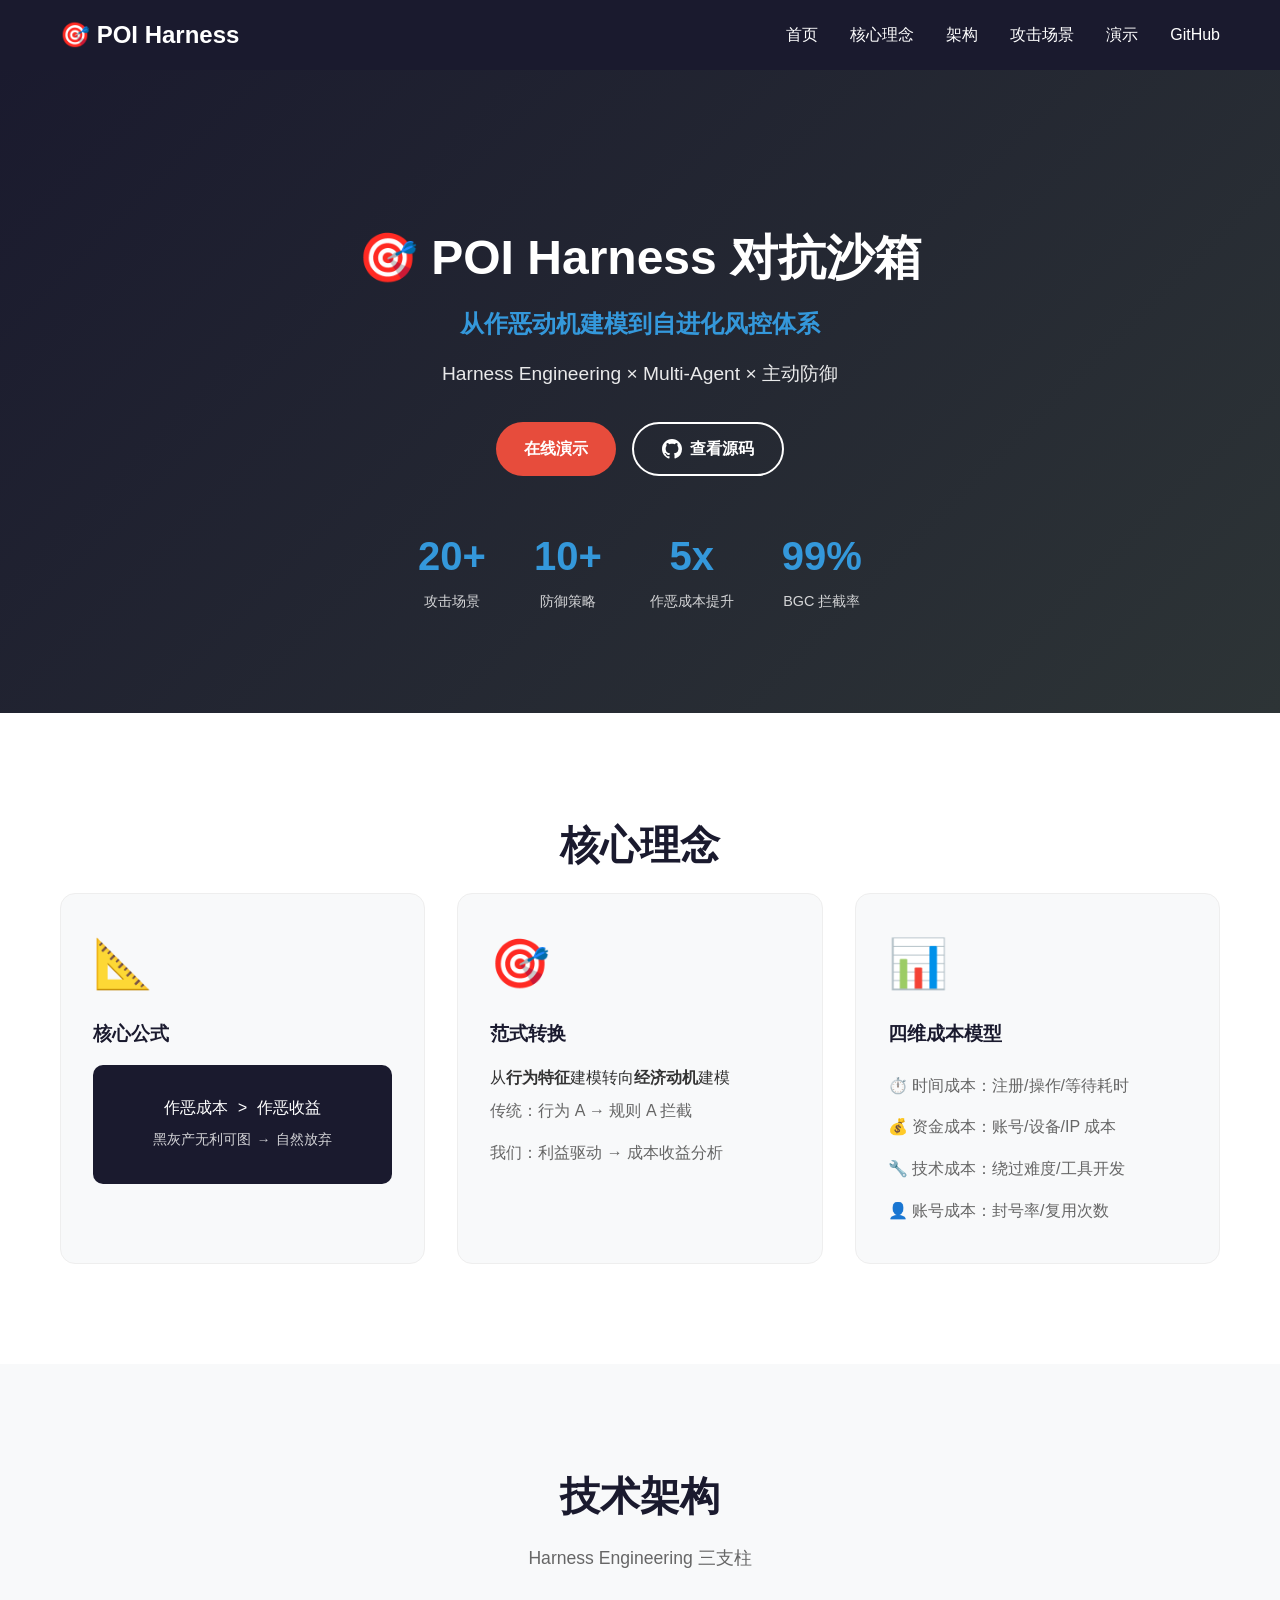
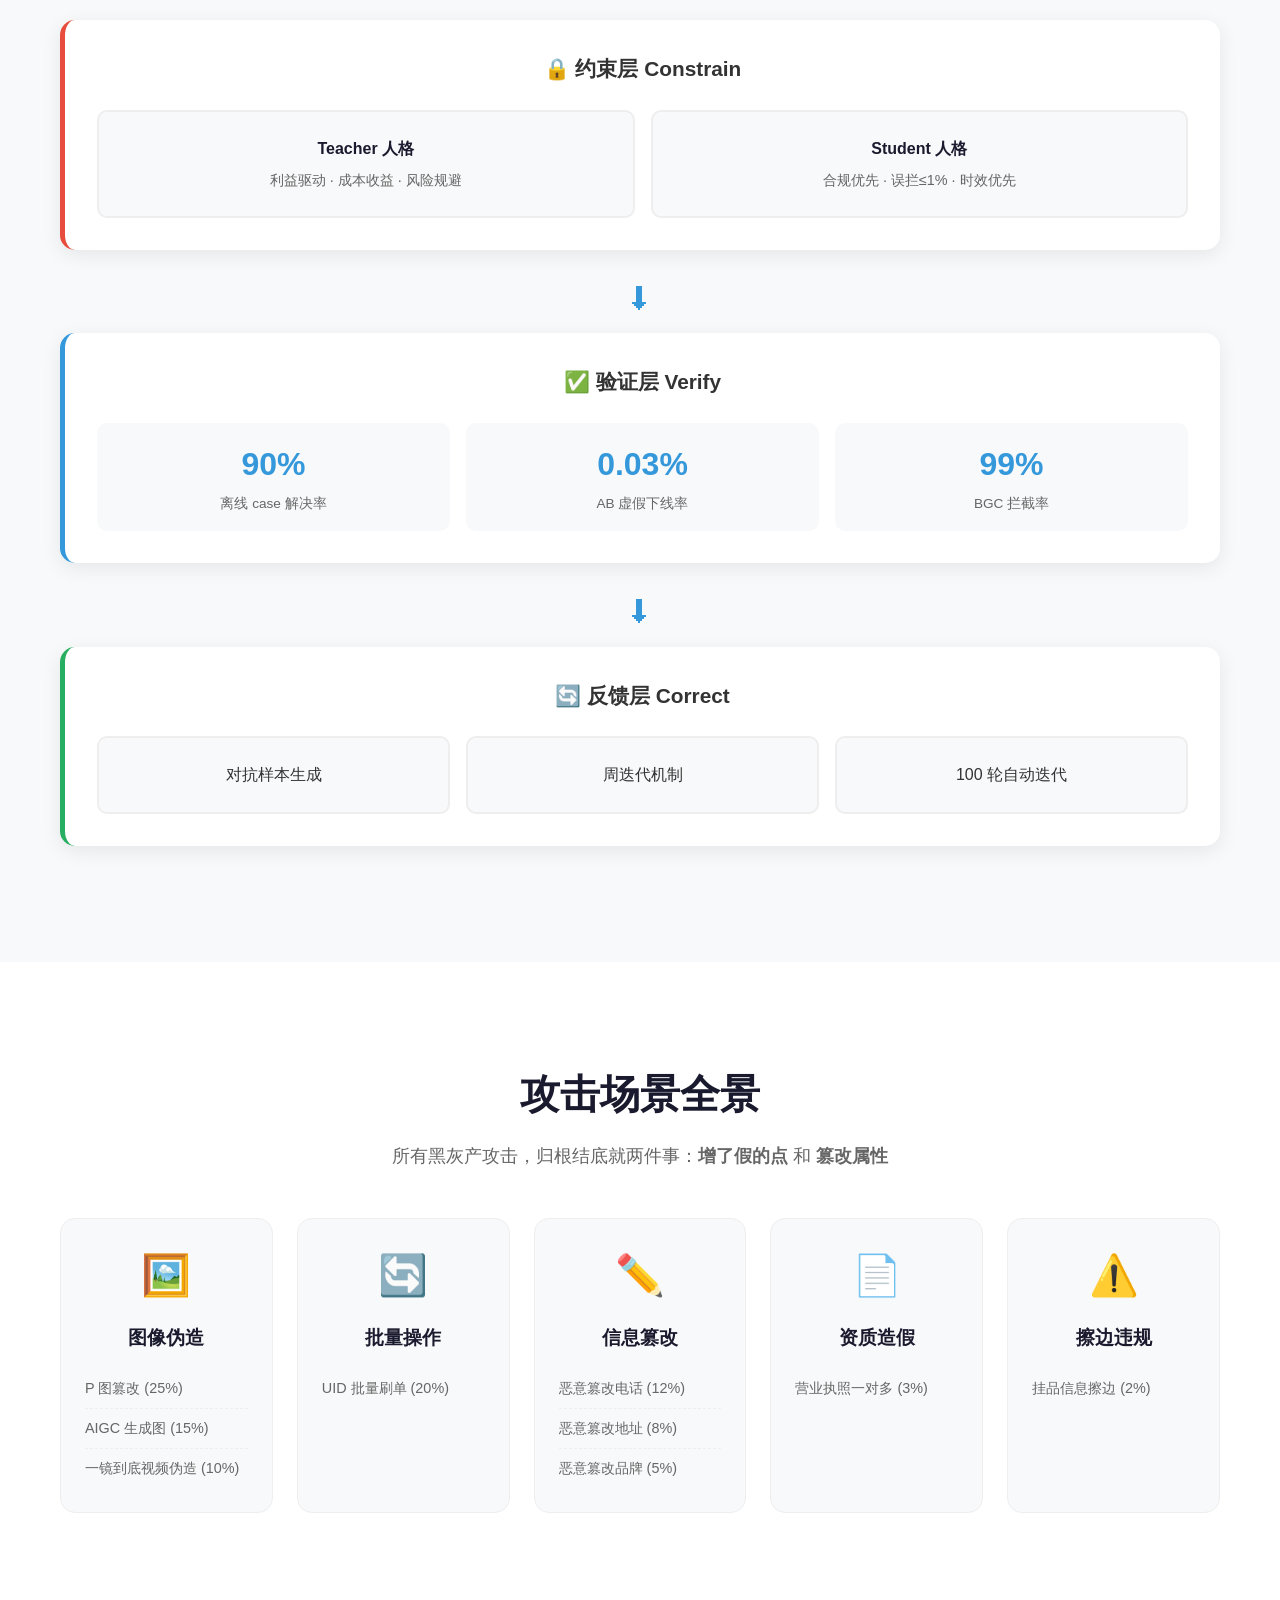
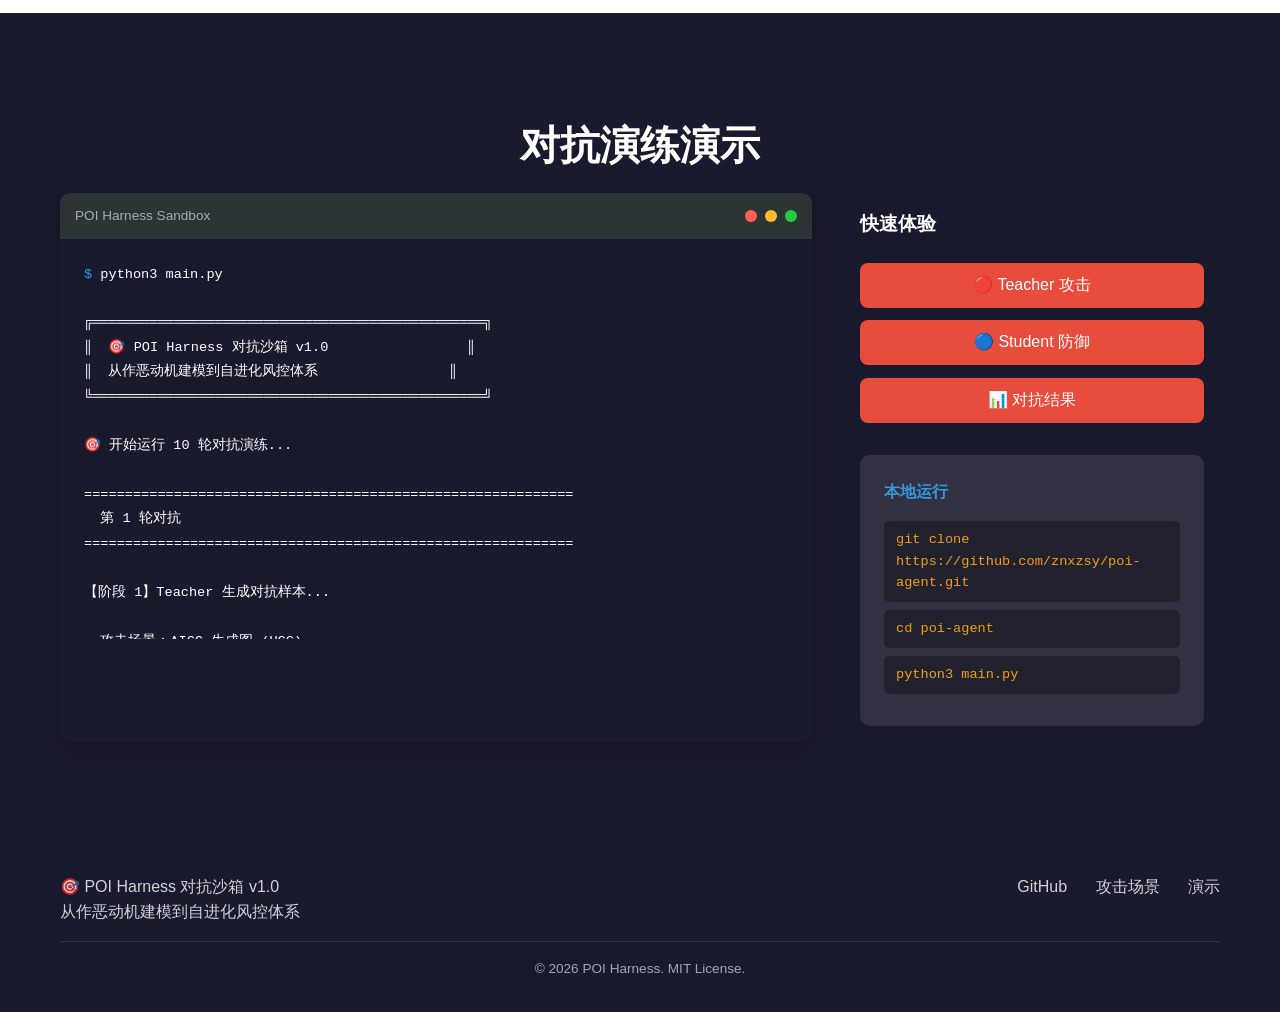
==== website/index.html @ 1e9081f7 "Initial commit: POI Harness 对抗沙箱 v1.0 核心功能: - Teacher Agent（攻击方）：基于作恶动机的攻击生成 - Student Agent（防御方）：基于" ====
<!DOCTYPE html>
<html lang="zh-CN">
<head>
    <meta charset="UTF-8">
    <meta name="viewport" content="width=device-width, initial-scale=1.0">
    <title>POI Harness 对抗沙箱 - 从作恶动机建模到自进化风控体系</title>
    <meta name="description" content="基于 Harness Engineering 的 POI 风控对抗系统，Teacher/Student 双 Agent 持续对抗，主动防御、自进化">
    <link rel="stylesheet" href="styles.css">
</head>
<body>
    <!-- 导航栏 -->
    <nav class="navbar">
        <div class="container">
            <a href="#" class="logo">🎯 POI Harness</a>
            <ul class="nav-links">
                <li><a href="#home">首页</a></li>
                <li><a href="#concept">核心理念</a></li>
                <li><a href="#architecture">架构</a></li>
                <li><a href="#scenarios">攻击场景</a></li>
                <li><a href="#demo">演示</a></li>
                <li><a href="https://github.com/znxzsy/poi-agent" target="_blank">GitHub</a></li>
            </ul>
        </div>
    </nav>

    <!-- Hero 区域 -->
    <section id="home" class="hero">
        <div class="container">
            <h1>🎯 POI Harness 对抗沙箱</h1>
            <h2>从作恶动机建模到自进化风控体系</h2>
            <p class="tagline">Harness Engineering × Multi-Agent × 主动防御</p>
            <div class="hero-buttons">
                <a href="#demo" class="btn btn-primary">在线演示</a>
                <a href="https://github.com/znxzsy/poi-agent" class="btn btn-secondary">
                    <svg viewBox="0 0 24 24" width="20" height="20"><path fill="currentColor" d="M12 0C5.37 0 0 5.37 0 12c0 5.31 3.435 9.795 8.205 11.385.6.105.825-.255.825-.57 0-.285-.015-1.23-.015-2.235-3.015.555-3.795-.735-4.035-1.41-.135-.345-.72-1.41-1.23-1.695-.42-.225-1.02-.78-.015-.795.945-.015 1.62.87 1.845 1.23 1.08 1.815 2.805 1.305 3.495.99.105-.78.42-1.305.765-1.605-2.67-.3-5.46-1.335-5.46-5.925 0-1.305.465-2.385 1.23-3.225-.12-.3-.54-1.53.12-3.18 0 0 1.005-.315 3.3 1.23.96-.27 1.98-.405 3-.405s2.04.135 3 .405c2.295-1.56 3.3-1.23 3.3-1.23.66 1.65.24 2.88.12 3.18.765.84 1.23 1.905 1.23 3.225 0 4.605-2.805 5.625-5.475 5.925.435.375.81 1.095.81 2.22 0 1.605-.015 2.895-.015 3.3 0 .315.225.69.825.57A12.02 12.02 0 0024 12c0-6.63-5.37-12-12-12z"/></svg>
                    查看源码
                </a>
            </div>
            <div class="hero-stats">
                <div class="stat">
                    <span class="stat-number">20+</span>
                    <span class="stat-label">攻击场景</span>
                </div>
                <div class="stat">
                    <span class="stat-number">10+</span>
                    <span class="stat-label">防御策略</span>
                </div>
                <div class="stat">
                    <span class="stat-number">5x</span>
                    <span class="stat-label">作恶成本提升</span>
                </div>
                <div class="stat">
                    <span class="stat-number">99%</span>
                    <span class="stat-label">BGC 拦截率</span>
                </div>
            </div>
        </div>
    </section>

    <!-- 核心理念 -->
    <section id="concept" class="concept">
        <div class="container">
            <h2 class="section-title">核心理念</h2>
            <div class="concept-grid">
                <div class="concept-card">
                    <div class="concept-icon">📐</div>
                    <h3>核心公式</h3>
                    <div class="formula-box">
                        <p>作恶成本 > 作恶收益</p>
                        <p class="formula-sub">黑灰产无利可图 → 自然放弃</p>
                    </div>
                </div>
                <div class="concept-card">
                    <div class="concept-icon">🎯</div>
                    <h3>范式转换</h3>
                    <p>从<strong>行为特征</strong>建模转向<strong>经济动机</strong>建模</p>
                    <ul class="concept-list">
                        <li>传统：行为 A → 规则 A 拦截</li>
                        <li>我们：利益驱动 → 成本收益分析</li>
                    </ul>
                </div>
                <div class="concept-card">
                    <div class="concept-icon">📊</div>
                    <h3>四维成本模型</h3>
                    <ul class="concept-list">
                        <li>⏱️ 时间成本：注册/操作/等待耗时</li>
                        <li>💰 资金成本：账号/设备/IP 成本</li>
                        <li>🔧 技术成本：绕过难度/工具开发</li>
                        <li>👤 账号成本：封号率/复用次数</li>
                    </ul>
                </div>
            </div>
        </div>
    </section>

    <!-- 架构 -->
    <section id="architecture" class="architecture">
        <div class="container">
            <h2 class="section-title">技术架构</h2>
            <p class="section-desc">Harness Engineering 三支柱</p>
            <div class="arch-diagram">
                <div class="arch-layer constrain">
                    <h3>🔒 约束层 Constrain</h3>
                    <div class="arch-grid">
                        <div class="arch-box">
                            <h4>Teacher 人格</h4>
                            <p>利益驱动 · 成本收益 · 风险规避</p>
                        </div>
                        <div class="arch-box">
                            <h4>Student 人格</h4>
                            <p>合规优先 · 误拦≤1% · 时效优先</p>
                        </div>
                    </div>
                </div>
                <div class="arrow-down">⬇</div>
                <div class="arch-layer verify">
                    <h3>✅ 验证层 Verify</h3>
                    <div class="metrics-grid">
                        <div class="metric-box">
                            <span class="metric-value">90%</span>
                            <span class="metric-label">离线 case 解决率</span>
                        </div>
                        <div class="metric-box">
                            <span class="metric-value">0.03%</span>
                            <span class="metric-label">AB 虚假下线率</span>
                        </div>
                        <div class="metric-box">
                            <span class="metric-value">99%</span>
                            <span class="metric-label">BGC 拦截率</span>
                        </div>
                    </div>
                </div>
                <div class="arrow-down">⬇</div>
                <div class="arch-layer correct">
                    <h3>🔄 反馈层 Correct</h3>
                    <div class="arch-grid">
                        <div class="arch-box">对抗样本生成</div>
                        <div class="arch-box">周迭代机制</div>
                        <div class="arch-box">100 轮自动迭代</div>
                    </div>
                </div>
            </div>
        </div>
    </section>

    <!-- 攻击场景 -->
    <section id="scenarios" class="scenarios">
        <div class="container">
            <h2 class="section-title">攻击场景全景</h2>
            <p class="section-desc">所有黑灰产攻击，归根结底就两件事：<strong>增了假的点</strong> 和 <strong>篡改属性</strong></p>
            <div class="scenarios-grid">
                <div class="scenario-card">
                    <div class="scenario-icon">🖼️</div>
                    <h3>图像伪造</h3>
                    <ul>
                        <li>P 图篡改 (25%)</li>
                        <li>AIGC 生成图 (15%)</li>
                        <li>一镜到底视频伪造 (10%)</li>
                    </ul>
                </div>
                <div class="scenario-card">
                    <div class="scenario-icon">🔄</div>
                    <h3>批量操作</h3>
                    <ul>
                        <li>UID 批量刷单 (20%)</li>
                    </ul>
                </div>
                <div class="scenario-card">
                    <div class="scenario-icon">✏️</div>
                    <h3>信息篡改</h3>
                    <ul>
                        <li>恶意篡改电话 (12%)</li>
                        <li>恶意篡改地址 (8%)</li>
                        <li>恶意篡改品牌 (5%)</li>
                    </ul>
                </div>
                <div class="scenario-card">
                    <div class="scenario-icon">📄</div>
                    <h3>资质造假</h3>
                    <ul>
                        <li>营业执照一对多 (3%)</li>
                    </ul>
                </div>
                <div class="scenario-card">
                    <div class="scenario-icon">⚠️</div>
                    <h3>擦边违规</h3>
                    <ul>
                        <li>挂品信息擦边 (2%)</li>
                    </ul>
                </div>
            </div>
        </div>
    </section>

    <!-- 演示 -->
    <section id="demo" class="demo">
        <div class="container">
            <h2 class="section-title">对抗演练演示</h2>
            <div class="demo-container">
                <div class="terminal">
                    <div class="terminal-header">
                        <span class="terminal-title">POI Harness Sandbox</span>
                        <div class="terminal-buttons">
                            <span class="btn-red"></span>
                            <span class="btn-yellow"></span>
                            <span class="btn-green"></span>
                        </div>
                    </div>
                    <div class="terminal-body">
                        <pre id="terminal-output">
<span class="prompt">$</span> python3 main.py

╔════════════════════════════════════════════════╗
║  🎯 POI Harness 对抗沙箱 v1.0                 ║
║  从作恶动机建模到自进化风控体系                ║
╚════════════════════════════════════════════════╝

🎯 开始运行 10 轮对抗演练...

============================================================
  第 1 轮对抗
============================================================

【阶段 1】Teacher 生成对抗样本...

  攻击场景：AIGC 生成图 (UGC)
  期望收益：￥7000.00 | 有利可图：True
  ✅ 防御成功 - 触发 3 个防御策略
     置信度：88.50%

  攻击场景：UID 批量刷单 (UGC)
  期望收益：￥29600.00 | 有利可图：True
  ✅ 防御成功 - 触发 2 个防御策略
     置信度：94.00%

┌─────────────────────────────────────────────┐
│  第 1 轮对抗结果
├─────────────────────────────────────────────┤
│  攻击成功：0 | 防御成功：8
│  漏放率：0.00% | 误拦率：0.50%
└─────────────────────────────────────────────┘
                        </pre>
                    </div>
                </div>
                <div class="demo-controls">
                    <h3>快速体验</h3>
                    <div class="control-group">
                        <button class="demo-btn" onclick="runDemo('attack')">🔴 Teacher 攻击</button>
                        <button class="demo-btn" onclick="runDemo('defense')">🔵 Student 防御</button>
                        <button class="demo-btn" onclick="runDemo('result')">📊 对抗结果</button>
                    </div>
                    <div class="install-guide">
                        <h4>本地运行</h4>
                        <code>git clone https://github.com/znxzsy/poi-agent.git</code>
                        <code>cd poi-agent</code>
                        <code>python3 main.py</code>
                    </div>
                </div>
            </div>
        </div>
    </section>

    <!-- 页脚 -->
    <footer class="footer">
        <div class="container">
            <div class="footer-content">
                <div class="footer-left">
                    <p>🎯 POI Harness 对抗沙箱 v1.0</p>
                    <p>从作恶动机建模到自进化风控体系</p>
                </div>
                <div class="footer-right">
                    <a href="https://github.com/znxzsy/poi-agent" target="_blank">GitHub</a>
                    <a href="#scenarios">攻击场景</a>
                    <a href="#demo">演示</a>
                </div>
            </div>
            <div class="footer-bottom">
                <p>&copy; 2026 POI Harness. MIT License.</p>
            </div>
        </div>
    </footer>

    <script src="script.js"></script>
</body>
</html>
---- website/styles.css ----
/* POI Harness 对抗沙箱 - 网站样式 */
:root {
    --primary: #E74C3C;
    --secondary: #3498DB;
    --accent: #F39C12;
    --dark: #1a1a2e;
    --light: #f8f9fa;
    --text: #333;
    --text-light: #666;
}

* {
    margin: 0;
    padding: 0;
    box-sizing: border-box;
}

body {
    font-family: -apple-system, BlinkMacSystemFont, 'Segoe UI', Roboto, 'Helvetica Neue', Arial, sans-serif;
    line-height: 1.6;
    color: var(--text);
    background: var(--light);
}

.container {
    max-width: 1200px;
    margin: 0 auto;
    padding: 0 20px;
}

/* 导航栏 */
.navbar {
    background: var(--dark);
    color: white;
    padding: 1rem 0;
    position: fixed;
    width: 100%;
    top: 0;
    z-index: 1000;
}

.navbar .container {
    display: flex;
    justify-content: space-between;
    align-items: center;
}

.logo {
    color: white;
    text-decoration: none;
    font-size: 1.5rem;
    font-weight: bold;
}

.nav-links {
    display: flex;
    list-style: none;
    gap: 2rem;
}

.nav-links a {
    color: white;
    text-decoration: none;
    transition: color 0.3s;
}

.nav-links a:hover {
    color: var(--secondary);
}

/* Hero 区域 */
.hero {
    background: linear-gradient(135deg, var(--dark) 0%, #2d3436 100%);
    color: white;
    padding: 160px 0 100px;
    text-align: center;
    margin-top: 60px;
}

.hero h1 {
    font-size: 3rem;
    margin-bottom: 0.5rem;
}

.hero h2 {
    font-size: 1.5rem;
    color: var(--secondary);
    margin-bottom: 1rem;
}

.tagline {
    font-size: 1.2rem;
    opacity: 0.9;
    margin-bottom: 2rem;
}

.hero-buttons {
    display: flex;
    gap: 1rem;
    justify-content: center;
    margin-bottom: 3rem;
}

.btn {
    display: inline-flex;
    align-items: center;
    gap: 0.5rem;
    padding: 12px 28px;
    border-radius: 30px;
    text-decoration: none;
    font-weight: 600;
    transition: transform 0.3s, box-shadow 0.3s;
}

.btn-primary {
    background: var(--primary);
    color: white;
}

.btn-secondary {
    background: transparent;
    color: white;
    border: 2px solid white;
}

.btn:hover {
    transform: translateY(-2px);
    box-shadow: 0 5px 20px rgba(0,0,0,0.3);
}

.hero-stats {
    display: flex;
    gap: 3rem;
    justify-content: center;
    flex-wrap: wrap;
}

.stat {
    text-align: center;
}

.stat-number {
    display: block;
    font-size: 2.5rem;
    font-weight: bold;
    color: var(--secondary);
}

.stat-label {
    font-size: 0.9rem;
    opacity: 0.8;
}

/* 核心理念 */
.concept {
    padding: 100px 0;
    background: white;
}

.section-title {
    text-align: center;
    font-size: 2.5rem;
    margin-bottom: 1rem;
    color: var(--dark);
}

.section-desc {
    text-align: center;
    color: var(--text-light);
    margin-bottom: 3rem;
    font-size: 1.1rem;
}

.concept-grid {
    display: grid;
    grid-template-columns: repeat(auto-fit, minmax(300px, 1fr));
    gap: 2rem;
}

.concept-card {
    background: var(--light);
    padding: 2rem;
    border-radius: 15px;
    transition: transform 0.3s, box-shadow 0.3s;
    border: 1px solid #eee;
}

.concept-card:hover {
    transform: translateY(-5px);
    box-shadow: 0 10px 30px rgba(0,0,0,0.1);
}

.concept-icon {
    font-size: 3rem;
    margin-bottom: 1rem;
}

.concept-card h3 {
    color: var(--dark);
    margin-bottom: 1rem;
}

.formula-box {
    background: var(--dark);
    color: white;
    padding: 1.5rem;
    border-radius: 10px;
    text-align: center;
    font-family: 'Monaco', 'Menlo', monospace;
}

.formula-box p {
    margin: 0.5rem 0;
}

.formula-sub {
    font-size: 0.85rem;
    opacity: 0.8;
}

.concept-list {
    list-style: none;
}

.concept-list li {
    padding: 0.5rem 0;
    color: var(--text-light);
}

/* 架构区域 */
.architecture {
    padding: 100px 0;
    background: var(--light);
}

.arch-diagram {
    margin-top: 2rem;
}

.arch-layer {
    background: white;
    border-radius: 15px;
    padding: 2rem;
    margin-bottom: 1rem;
    box-shadow: 0 5px 20px rgba(0,0,0,0.08);
}

.arch-layer h3 {
    text-align: center;
    margin-bottom: 1.5rem;
    font-size: 1.3rem;
}

.arch-grid {
    display: grid;
    grid-template-columns: repeat(auto-fit, minmax(200px, 1fr));
    gap: 1rem;
}

.arch-box {
    background: var(--light);
    padding: 1.5rem;
    border-radius: 10px;
    text-align: center;
    border: 2px solid #eee;
}

.arch-box h4 {
    margin-bottom: 0.5rem;
    color: var(--dark);
}

.arch-box p {
    font-size: 0.9rem;
    color: var(--text-light);
}

.arrow-down {
    text-align: center;
    font-size: 2rem;
    color: var(--secondary);
    padding: 0.5rem;
}

.metrics-grid {
    display: grid;
    grid-template-columns: repeat(auto-fit, minmax(150px, 1fr));
    gap: 1rem;
}

.metric-box {
    text-align: center;
    padding: 1rem;
    background: var(--light);
    border-radius: 10px;
}

.metric-value {
    display: block;
    font-size: 2rem;
    font-weight: bold;
    color: var(--secondary);
}

.metric-label {
    font-size: 0.85rem;
    color: var(--text-light);
}

/* 层颜色 */
.constrain {
    border-left: 5px solid #E74C3C;
}

.verify {
    border-left: 5px solid #3498DB;
}

.correct {
    border-left: 5px solid #27AE60;
}

/* 攻击场景 */
.scenarios {
    padding: 100px 0;
    background: white;
}

.scenarios-grid {
    display: grid;
    grid-template-columns: repeat(auto-fit, minmax(200px, 1fr));
    gap: 1.5rem;
}

.scenario-card {
    background: var(--light);
    padding: 1.5rem;
    border-radius: 15px;
    text-align: center;
    border: 1px solid #eee;
    transition: transform 0.3s, box-shadow 0.3s;
}

.scenario-card:hover {
    transform: translateY(-5px);
    box-shadow: 0 10px 30px rgba(0,0,0,0.1);
}

.scenario-icon {
    font-size: 2.5rem;
    margin-bottom: 1rem;
}

.scenario-card h3 {
    color: var(--dark);
    margin-bottom: 1rem;
}

.scenario-card ul {
    list-style: none;
    text-align: left;
}

.scenario-card li {
    padding: 0.5rem 0;
    color: var(--text-light);
    font-size: 0.9rem;
    border-bottom: 1px dashed #eee;
}

.scenario-card li:last-child {
    border-bottom: none;
}

/* 演示区域 */
.demo {
    padding: 100px 0;
    background: var(--dark);
    color: white;
}

.demo .section-title {
    color: white;
}

.demo-container {
    display: grid;
    grid-template-columns: 2fr 1fr;
    gap: 2rem;
}

.terminal {
    background: #1a1a2e;
    border-radius: 10px;
    overflow: hidden;
    box-shadow: 0 10px 30px rgba(0,0,0,0.3);
}

.terminal-header {
    background: #2d3436;
    padding: 12px 15px;
    display: flex;
    justify-content: space-between;
    align-items: center;
}

.terminal-title {
    color: #aaa;
    font-size: 0.85rem;
}

.terminal-buttons {
    display: flex;
    gap: 8px;
}

.terminal-buttons span {
    width: 12px;
    height: 12px;
    border-radius: 50%;
}

.btn-red { background: #ff5f56; }
.btn-yellow { background: #ffbd2e; }
.btn-green { background: #27ca3f; }

.terminal-body {
    padding: 1.5rem;
    font-family: 'Monaco', 'Menlo', monospace;
    font-size: 0.85rem;
    line-height: 1.8;
    max-height: 400px;
    overflow-y: auto;
}

.terminal-body pre {
    white-space: pre-wrap;
}

.prompt {
    color: var(--secondary);
}

.demo-controls {
    padding: 1rem;
}

.demo-controls h3 {
    margin-bottom: 1.5rem;
}

.control-group {
    display: flex;
    flex-direction: column;
    gap: 0.8rem;
    margin-bottom: 2rem;
}

.demo-btn {
    padding: 12px 20px;
    background: var(--primary);
    color: white;
    border: none;
    border-radius: 8px;
    cursor: pointer;
    font-size: 1rem;
    transition: background 0.3s;
}

.demo-btn:hover {
    background: #c0392b;
}

.install-guide {
    background: rgba(255,255,255,0.1);
    padding: 1.5rem;
    border-radius: 10px;
}

.install-guide h4 {
    margin-bottom: 1rem;
    color: var(--secondary);
}

.install-guide code {
    display: block;
    background: rgba(0,0,0,0.3);
    padding: 8px 12px;
    border-radius: 5px;
    font-family: 'Monaco', 'Menlo', monospace;
    font-size: 0.85rem;
    margin-bottom: 0.5rem;
    color: var(--accent);
}

/* 页脚 */
.footer {
    background: var(--dark);
    color: white;
    padding: 2rem 0;
}

.footer-content {
    display: flex;
    justify-content: space-between;
    padding-bottom: 1rem;
    border-bottom: 1px solid rgba(255,255,255,0.1);
}

.footer-left p {
    opacity: 0.8;
}

.footer-right a {
    color: white;
    text-decoration: none;
    margin-left: 1.5rem;
    opacity: 0.8;
    transition: opacity 0.3s;
}

.footer-right a:hover {
    opacity: 1;
}

.footer-bottom {
    text-align: center;
    padding-top: 1rem;
    opacity: 0.6;
    font-size: 0.85rem;
}

/* 响应式 */
@media (max-width: 768px) {
    .hero h1 { font-size: 2rem; }
    .hero h2 { font-size: 1.2rem; }
    .hero-stats { gap: 1.5rem; }
    .demo-container {
        grid-template-columns: 1fr;
    }
    .nav-links {
        display: none;
    }
}
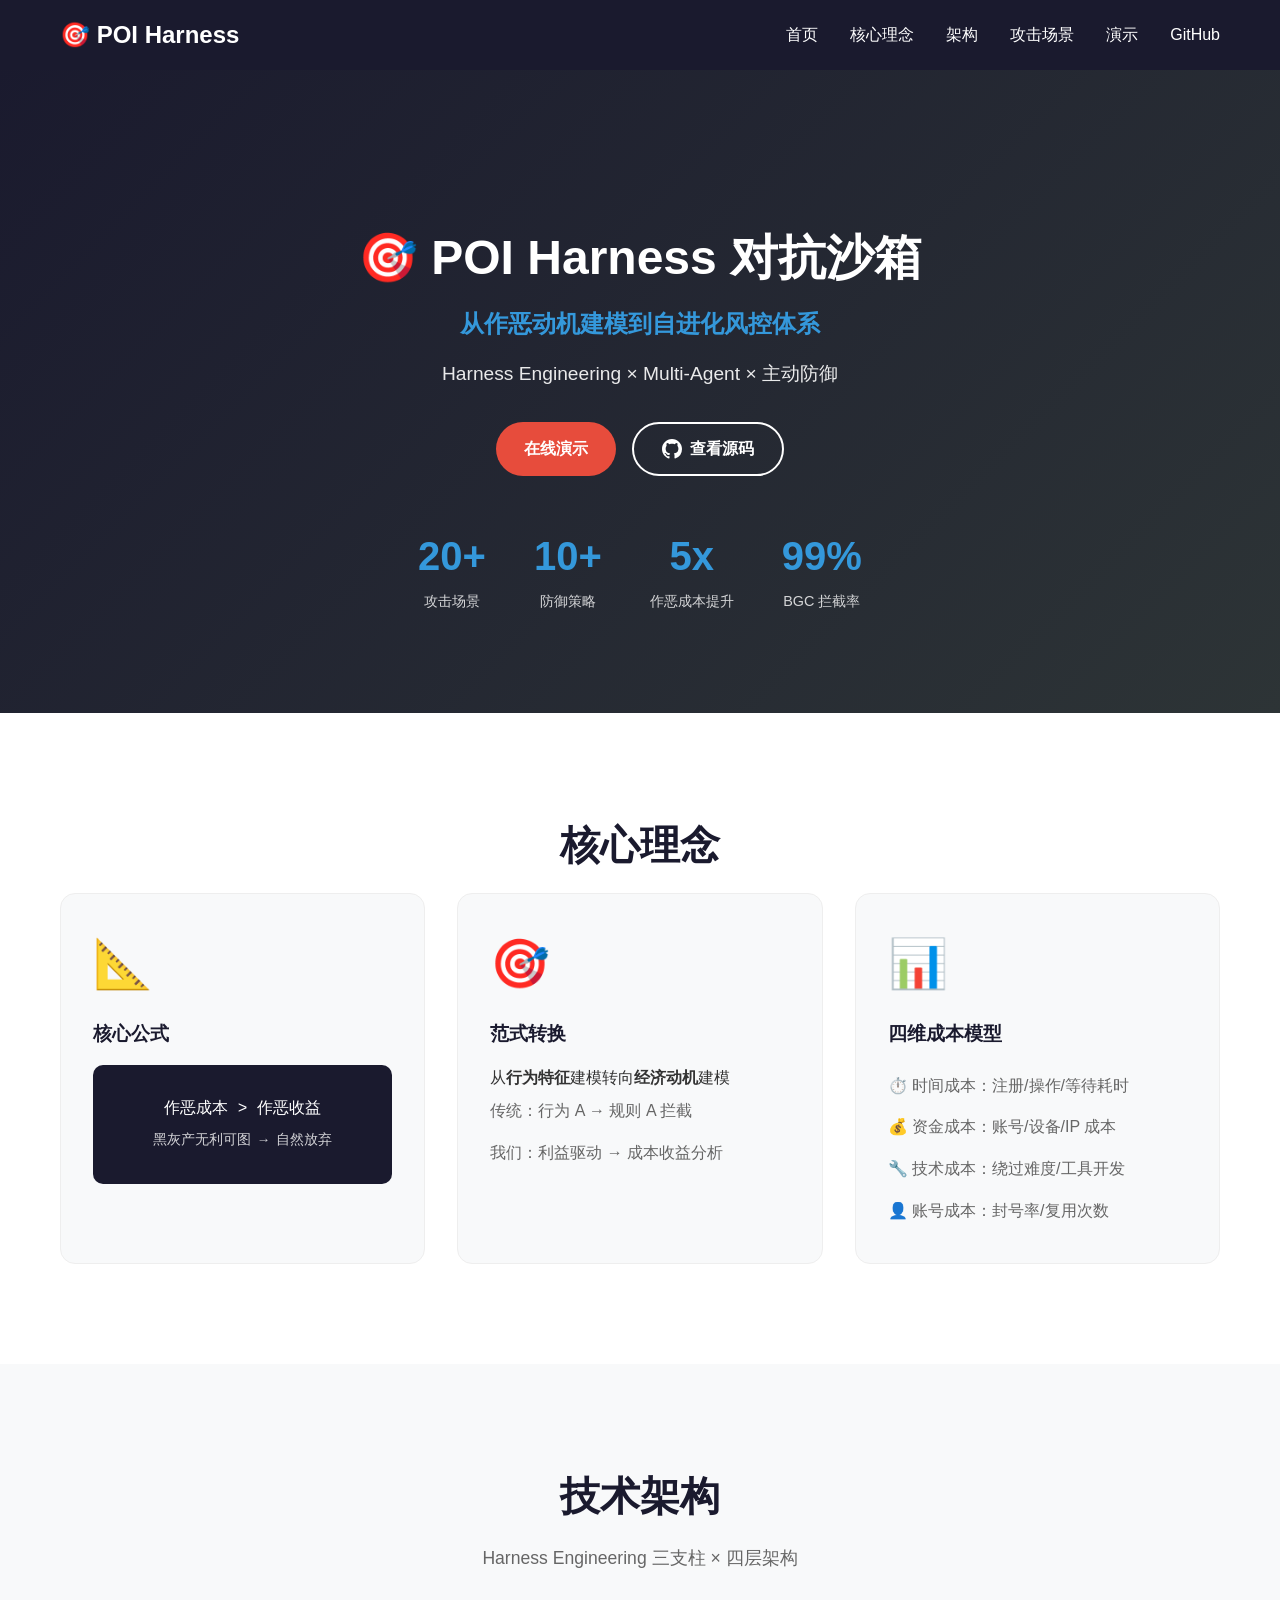
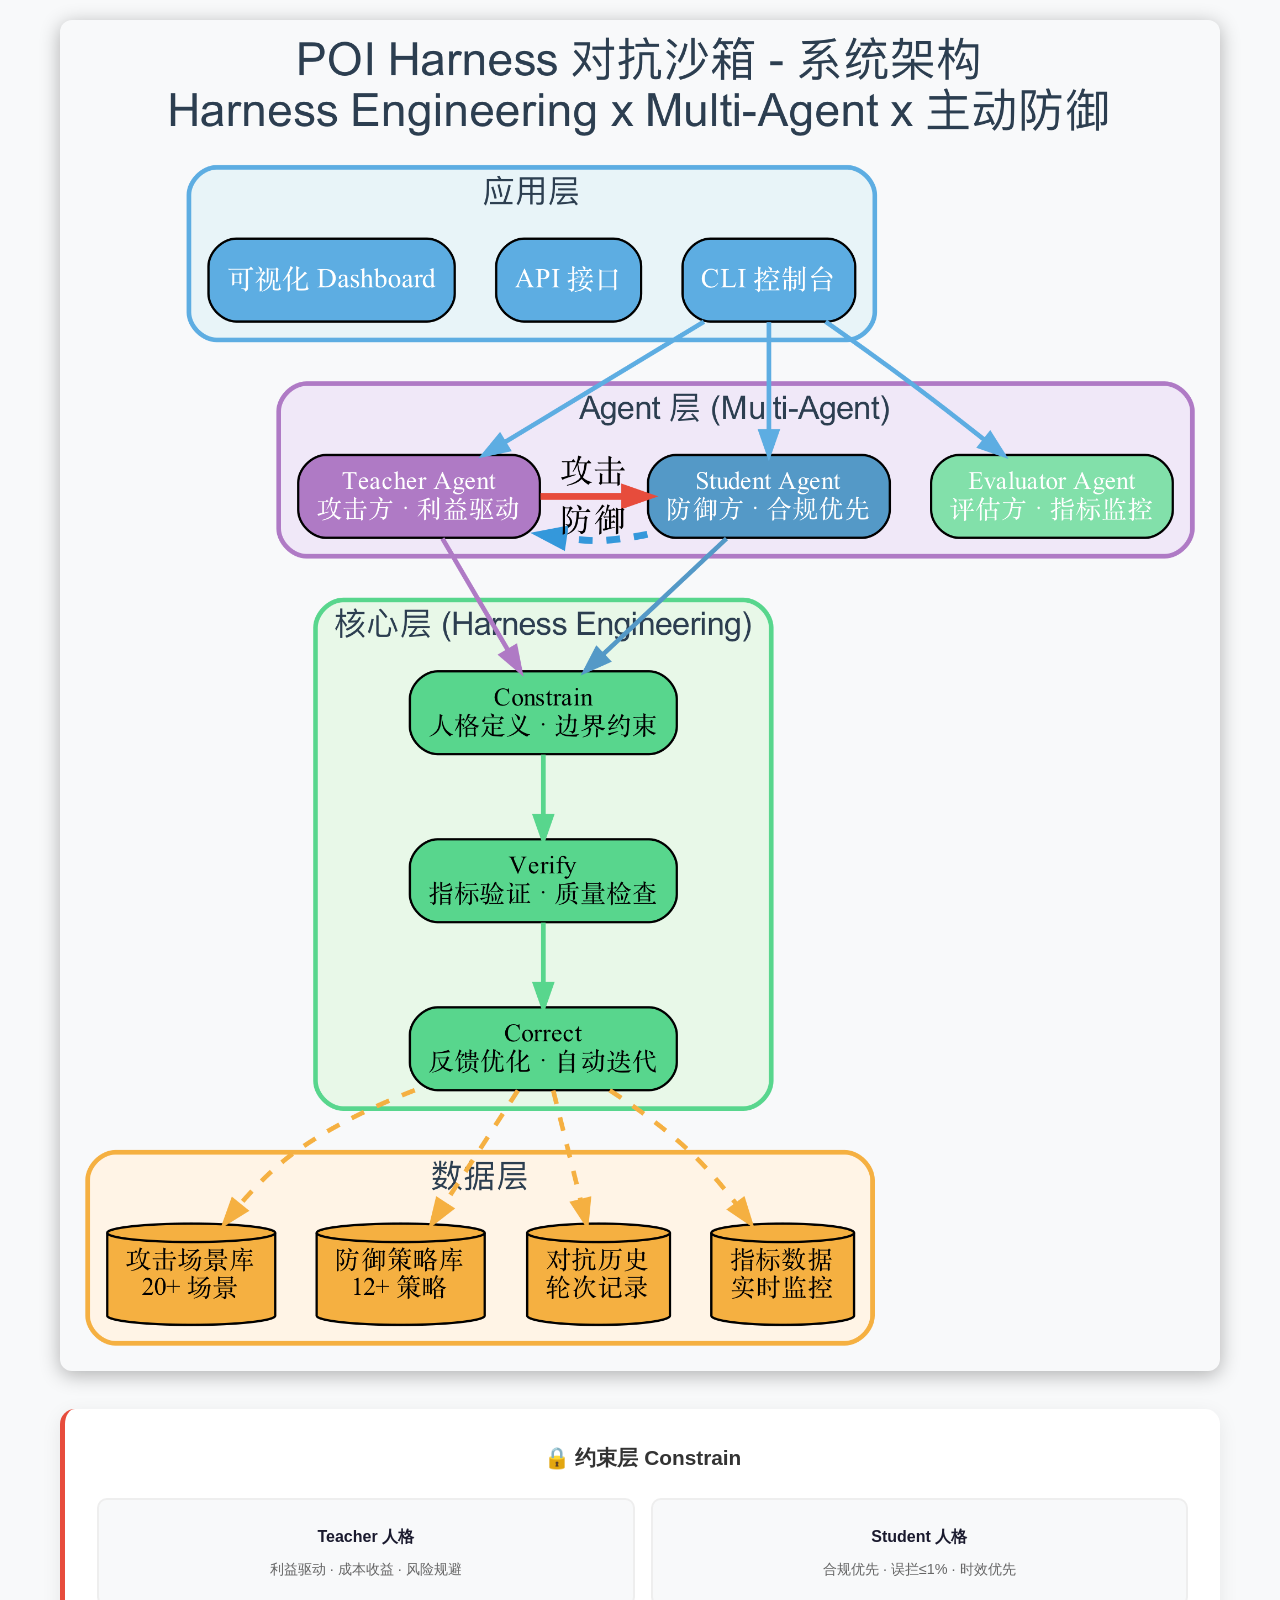
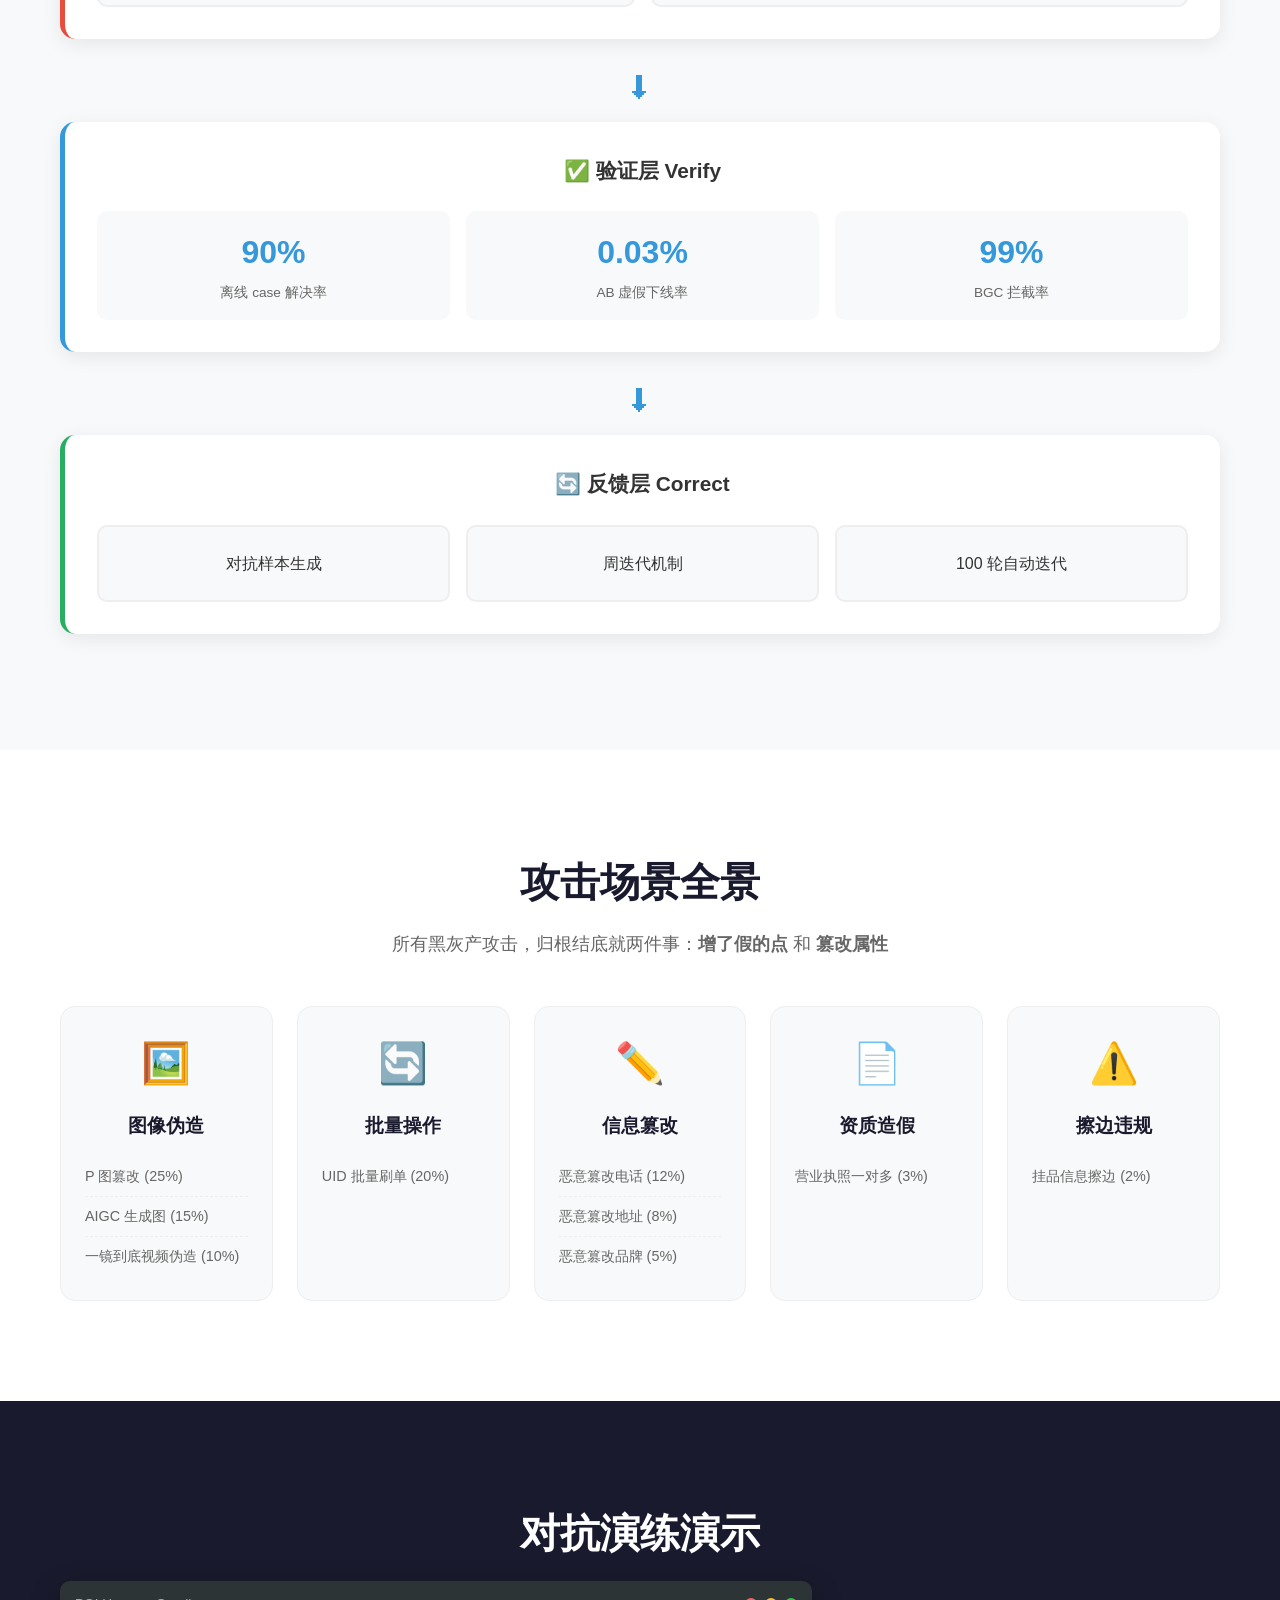
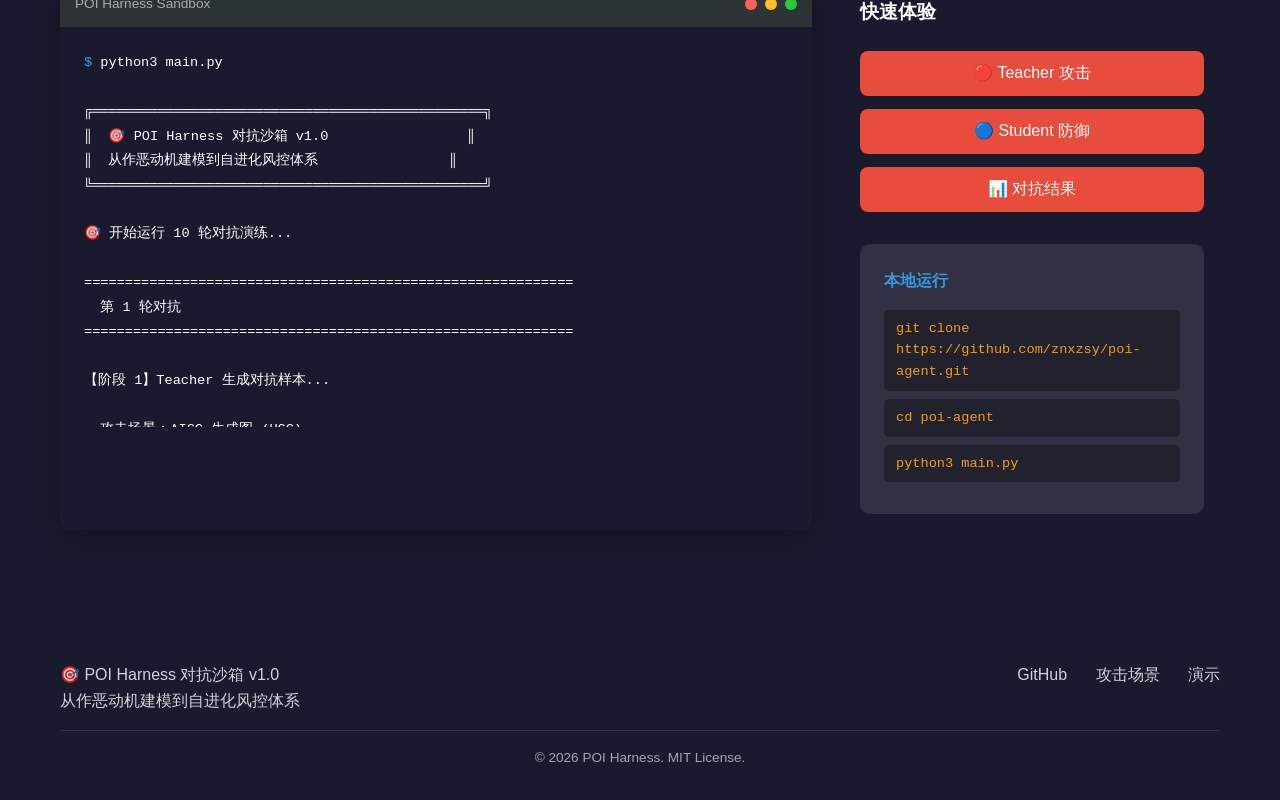
==== commit 79cfb8b4: "feat: 生成专业架构图 + 优化项目文档 - 新增 4 张 Graphviz 专业架构图 (系统架构/成本模型/对抗流程/演进预测) - 网站新增架构图展示区 - 隐藏 .md 启动文件到 doc" ====
--- a/website/index.html
+++ b/website/index.html
@@ -97,8 +97,11 @@
     <section id="architecture" class="architecture">
         <div class="container">
             <h2 class="section-title">技术架构</h2>
-            <p class="section-desc">Harness Engineering 三支柱</p>
-            <div class="arch-diagram">
+            <p class="section-desc">Harness Engineering 三支柱 × 四层架构</p>
+            <div class="arch-diagram-image">
+                <img src="docs/system_architecture.png" alt="系统架构图" style="width:100%;max-width:1200px;border-radius:12px;box-shadow:0 4px 20px rgba(0,0,0,0.3);">
+            </div>
+            <div class="arch-diagram" style="margin-top:30px;">
                 <div class="arch-layer constrain">
                     <h3>🔒 约束层 Constrain</h3>
                     <div class="arch-grid">
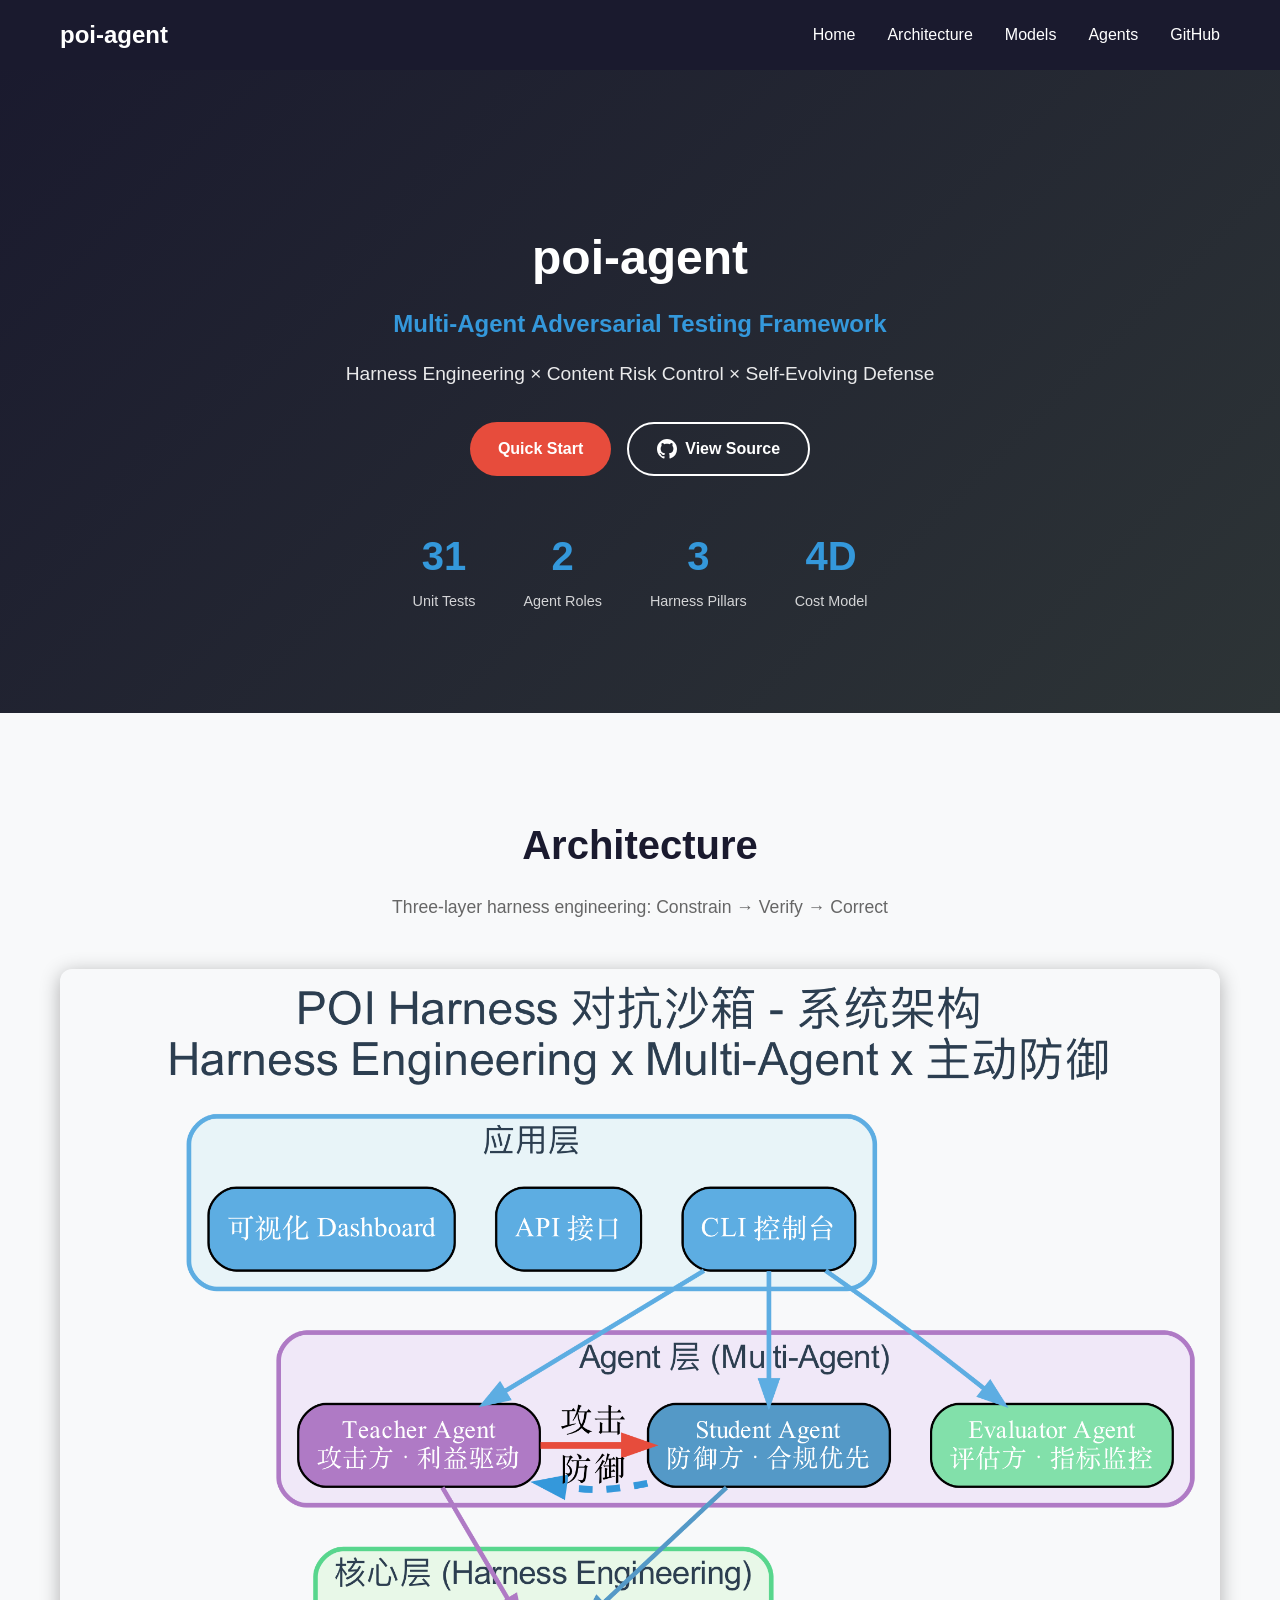
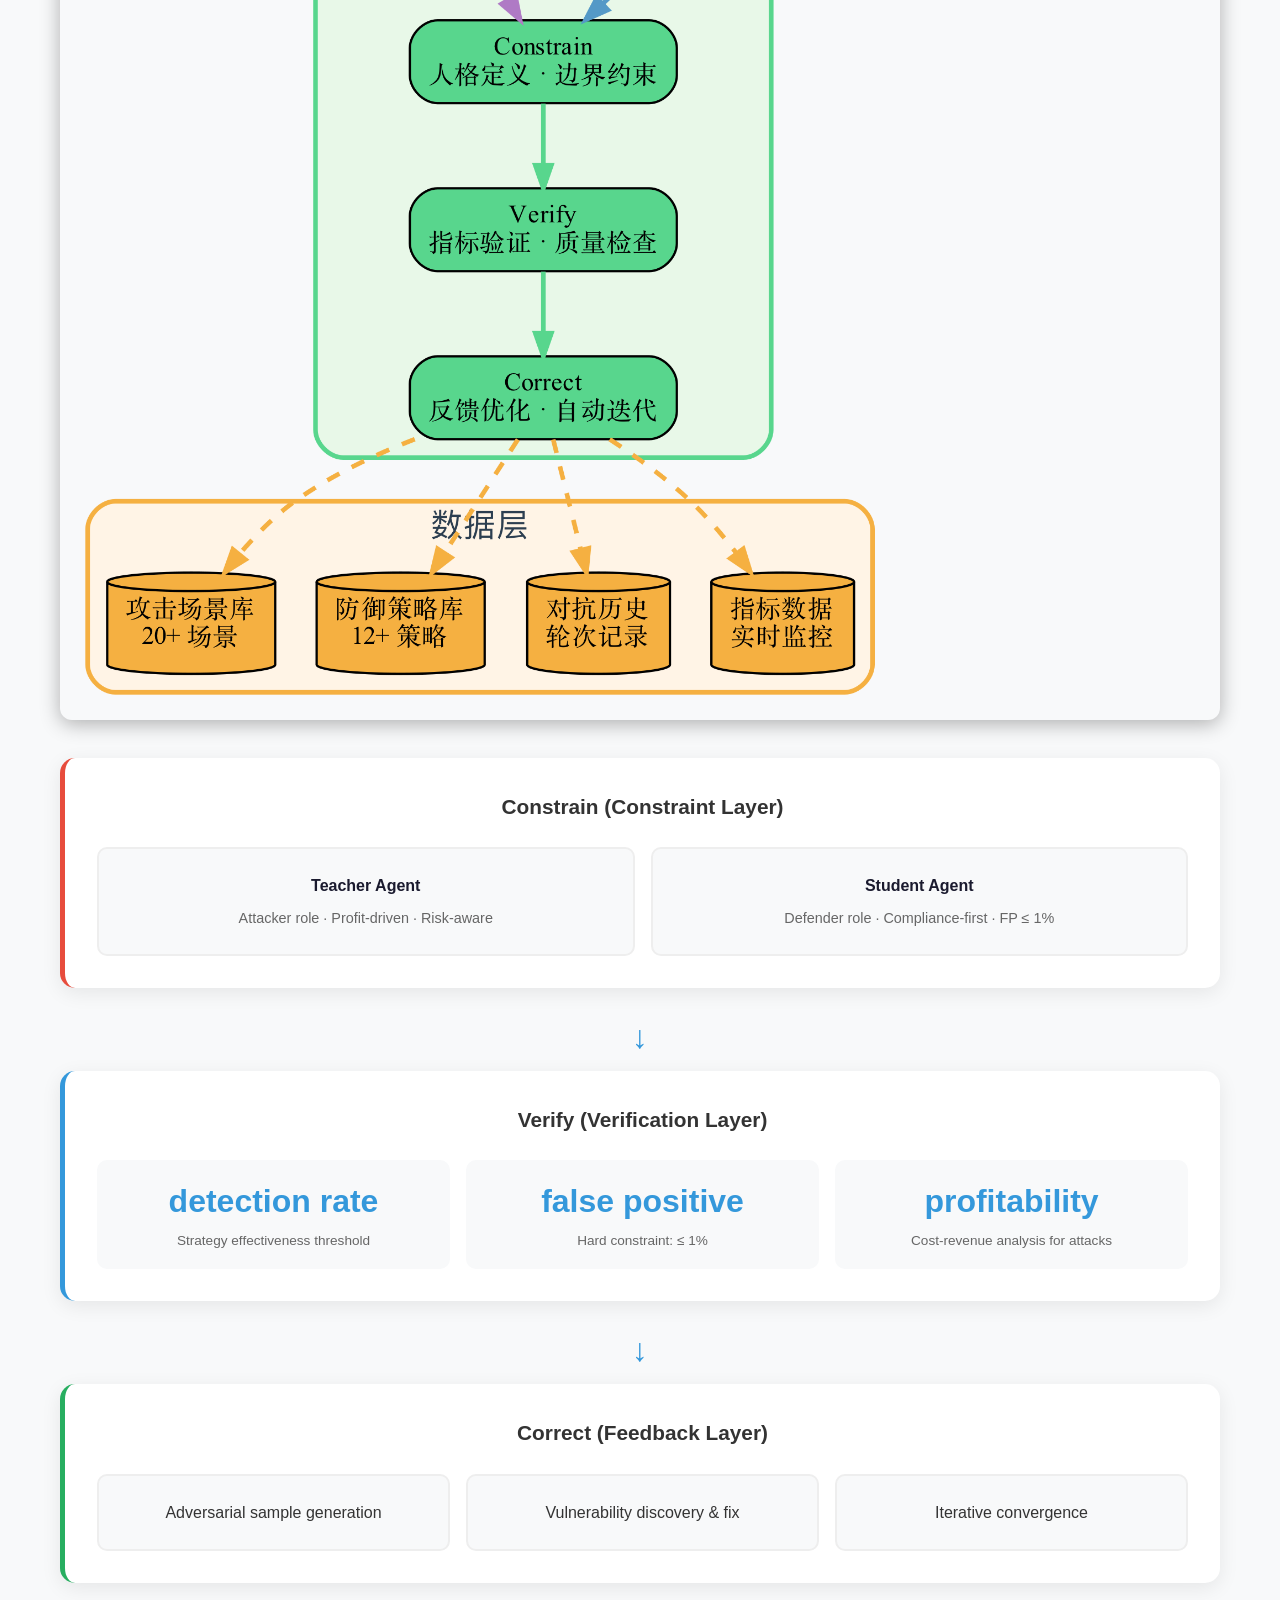
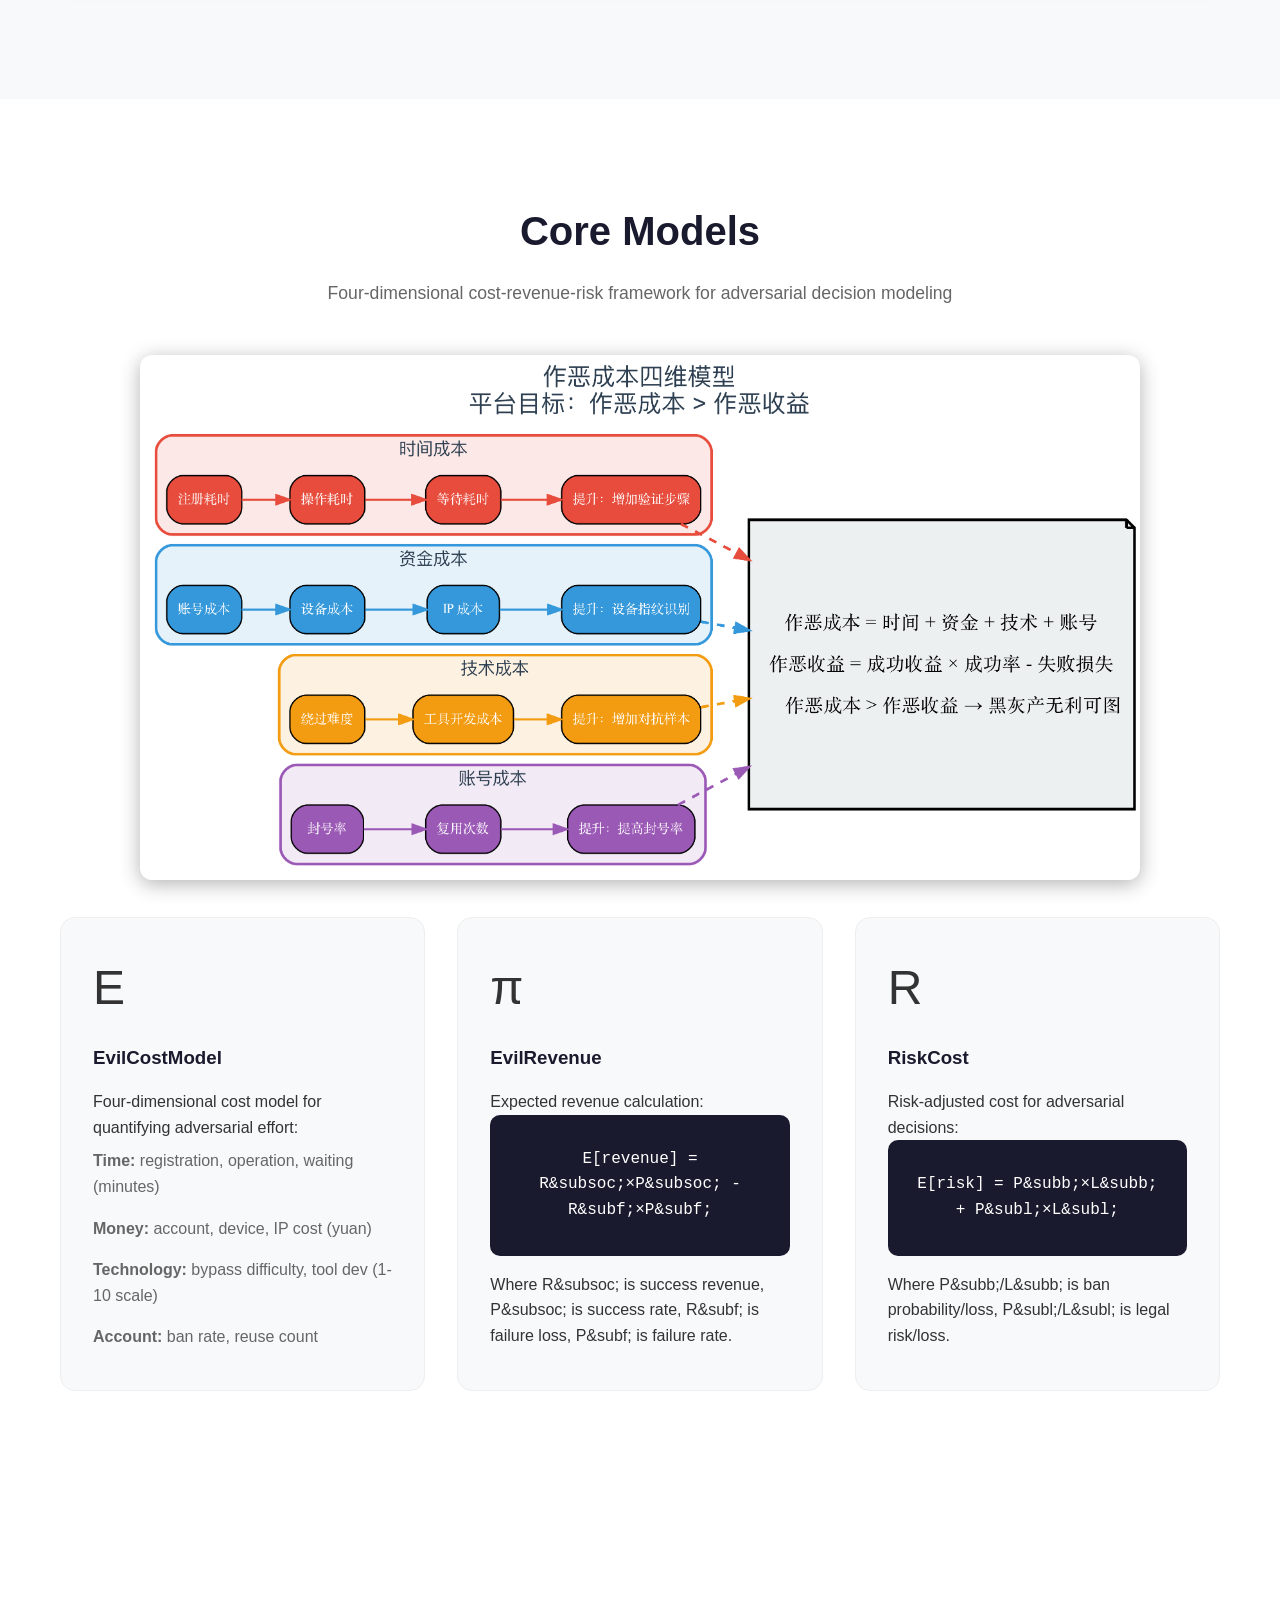
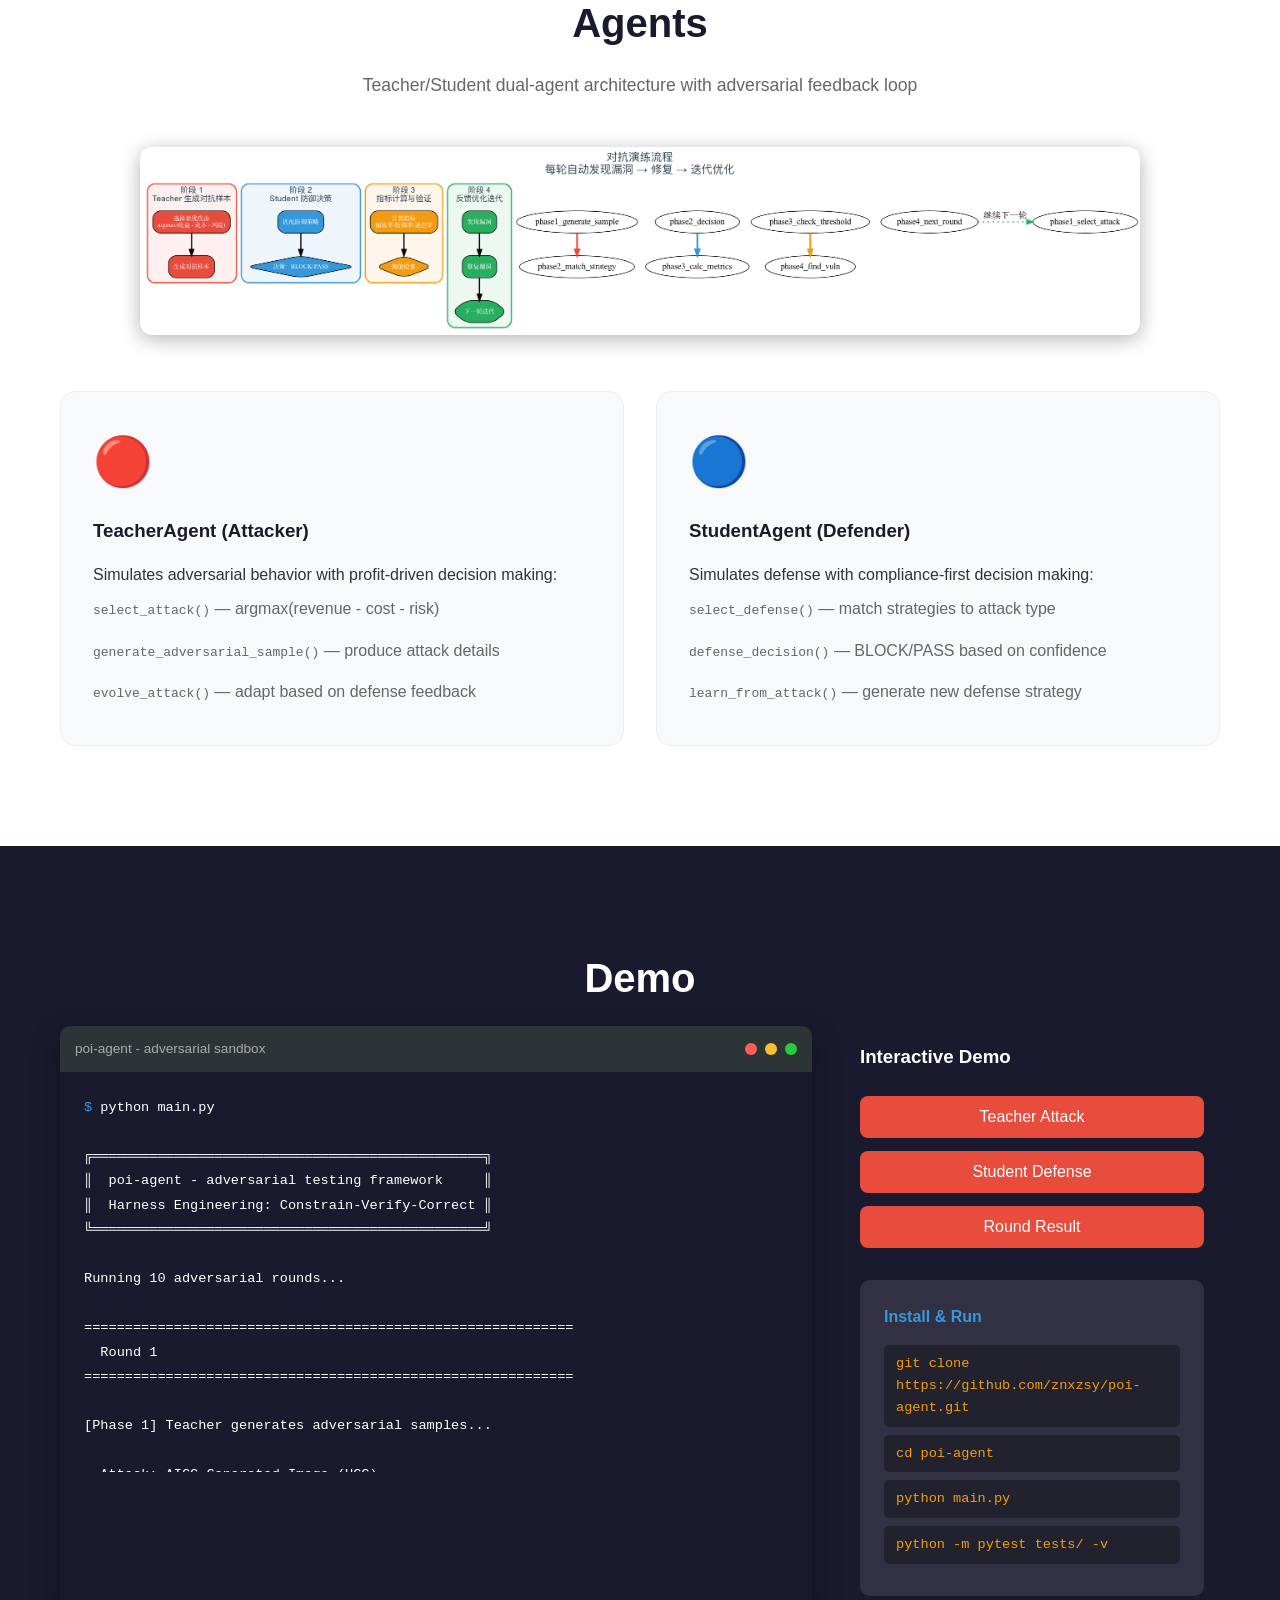
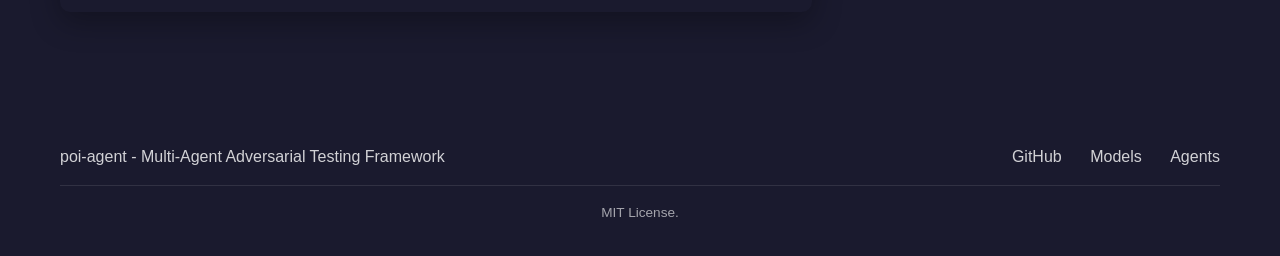
==== commit df4c017a: "refactor: reframe project as open-source technical framework - Rewrite README.md as technical API re" ====
--- a/website/index.html
+++ b/website/index.html
@@ -1,208 +1,197 @@
 <!DOCTYPE html>
-<html lang="zh-CN">
+<html lang="en">
 <head>
     <meta charset="UTF-8">
     <meta name="viewport" content="width=device-width, initial-scale=1.0">
-    <title>POI Harness 对抗沙箱 - 从作恶动机建模到自进化风控体系</title>
-    <meta name="description" content="基于 Harness Engineering 的 POI 风控对抗系统，Teacher/Student 双 Agent 持续对抗，主动防御、自进化">
+    <title>poi-agent - Multi-Agent Adversarial Testing Framework</title>
+    <meta name="description" content="A harness engineering framework for content risk control using Teacher/Student dual-agent adversarial training">
     <link rel="stylesheet" href="styles.css">
 </head>
 <body>
-    <!-- 导航栏 -->
+    <!-- Navigation -->
     <nav class="navbar">
         <div class="container">
-            <a href="#" class="logo">🎯 POI Harness</a>
+            <a href="#" class="logo">poi-agent</a>
             <ul class="nav-links">
-                <li><a href="#home">首页</a></li>
-                <li><a href="#concept">核心理念</a></li>
-                <li><a href="#architecture">架构</a></li>
-                <li><a href="#scenarios">攻击场景</a></li>
-                <li><a href="#demo">演示</a></li>
+                <li><a href="#home">Home</a></li>
+                <li><a href="#architecture">Architecture</a></li>
+                <li><a href="#models">Models</a></li>
+                <li><a href="#agents">Agents</a></li>
                 <li><a href="https://github.com/znxzsy/poi-agent" target="_blank">GitHub</a></li>
             </ul>
         </div>
     </nav>
 
-    <!-- Hero 区域 -->
+    <!-- Hero -->
     <section id="home" class="hero">
         <div class="container">
-            <h1>🎯 POI Harness 对抗沙箱</h1>
-            <h2>从作恶动机建模到自进化风控体系</h2>
-            <p class="tagline">Harness Engineering × Multi-Agent × 主动防御</p>
+            <h1>poi-agent</h1>
+            <h2>Multi-Agent Adversarial Testing Framework</h2>
+            <p class="tagline">Harness Engineering &times; Content Risk Control &times; Self-Evolving Defense</p>
             <div class="hero-buttons">
-                <a href="#demo" class="btn btn-primary">在线演示</a>
+                <a href="#agents" class="btn btn-primary">Quick Start</a>
                 <a href="https://github.com/znxzsy/poi-agent" class="btn btn-secondary">
                     <svg viewBox="0 0 24 24" width="20" height="20"><path fill="currentColor" d="M12 0C5.37 0 0 5.37 0 12c0 5.31 3.435 9.795 8.205 11.385.6.105.825-.255.825-.57 0-.285-.015-1.23-.015-2.235-3.015.555-3.795-.735-4.035-1.41-.135-.345-.72-1.41-1.23-1.695-.42-.225-1.02-.78-.015-.795.945-.015 1.62.87 1.845 1.23 1.08 1.815 2.805 1.305 3.495.99.105-.78.42-1.305.765-1.605-2.67-.3-5.46-1.335-5.46-5.925 0-1.305.465-2.385 1.23-3.225-.12-.3-.54-1.53.12-3.18 0 0 1.005-.315 3.3 1.23.96-.27 1.98-.405 3-.405s2.04.135 3 .405c2.295-1.56 3.3-1.23 3.3-1.23.66 1.65.24 2.88.12 3.18.765.84 1.23 1.905 1.23 3.225 0 4.605-2.805 5.625-5.475 5.925.435.375.81 1.095.81 2.22 0 1.605-.015 2.895-.015 3.3 0 .315.225.69.825.57A12.02 12.02 0 0024 12c0-6.63-5.37-12-12-12z"/></svg>
-                    查看源码
+                    View Source
                 </a>
             </div>
             <div class="hero-stats">
                 <div class="stat">
-                    <span class="stat-number">20+</span>
-                    <span class="stat-label">攻击场景</span>
-                </div>
-                <div class="stat">
-                    <span class="stat-number">10+</span>
-                    <span class="stat-label">防御策略</span>
-                </div>
-                <div class="stat">
-                    <span class="stat-number">5x</span>
-                    <span class="stat-label">作恶成本提升</span>
-                </div>
-                <div class="stat">
-                    <span class="stat-number">99%</span>
-                    <span class="stat-label">BGC 拦截率</span>
-                </div>
-            </div>
-        </div>
-    </section>
-
-    <!-- 核心理念 -->
-    <section id="concept" class="concept">
-        <div class="container">
-            <h2 class="section-title">核心理念</h2>
-            <div class="concept-grid">
-                <div class="concept-card">
-                    <div class="concept-icon">📐</div>
-                    <h3>核心公式</h3>
-                    <div class="formula-box">
-                        <p>作恶成本 > 作恶收益</p>
-                        <p class="formula-sub">黑灰产无利可图 → 自然放弃</p>
-                    </div>
-                </div>
-                <div class="concept-card">
-                    <div class="concept-icon">🎯</div>
-                    <h3>范式转换</h3>
-                    <p>从<strong>行为特征</strong>建模转向<strong>经济动机</strong>建模</p>
-                    <ul class="concept-list">
-                        <li>传统：行为 A → 规则 A 拦截</li>
-                        <li>我们：利益驱动 → 成本收益分析</li>
-                    </ul>
-                </div>
-                <div class="concept-card">
-                    <div class="concept-icon">📊</div>
-                    <h3>四维成本模型</h3>
-                    <ul class="concept-list">
-                        <li>⏱️ 时间成本：注册/操作/等待耗时</li>
-                        <li>💰 资金成本：账号/设备/IP 成本</li>
-                        <li>🔧 技术成本：绕过难度/工具开发</li>
-                        <li>👤 账号成本：封号率/复用次数</li>
-                    </ul>
-                </div>
-            </div>
-        </div>
-    </section>
-
-    <!-- 架构 -->
+                    <span class="stat-number">31</span>
+                    <span class="stat-label">Unit Tests</span>
+                </div>
+                <div class="stat">
+                    <span class="stat-number">2</span>
+                    <span class="stat-label">Agent Roles</span>
+                </div>
+                <div class="stat">
+                    <span class="stat-number">3</span>
+                    <span class="stat-label">Harness Pillars</span>
+                </div>
+                <div class="stat">
+                    <span class="stat-number">4D</span>
+                    <span class="stat-label">Cost Model</span>
+                </div>
+            </div>
+        </div>
+    </section>
+
+    <!-- Architecture -->
     <section id="architecture" class="architecture">
         <div class="container">
-            <h2 class="section-title">技术架构</h2>
-            <p class="section-desc">Harness Engineering 三支柱 × 四层架构</p>
+            <h2 class="section-title">Architecture</h2>
+            <p class="section-desc">Three-layer harness engineering: Constrain &rarr; Verify &rarr; Correct</p>
             <div class="arch-diagram-image">
-                <img src="docs/system_architecture.png" alt="系统架构图" style="width:100%;max-width:1200px;border-radius:12px;box-shadow:0 4px 20px rgba(0,0,0,0.3);">
+                <img src="docs/system_architecture.png" alt="System Architecture Diagram" style="width:100%;max-width:1200px;border-radius:12px;box-shadow:0 4px 20px rgba(0,0,0,0.3);">
             </div>
             <div class="arch-diagram" style="margin-top:30px;">
                 <div class="arch-layer constrain">
-                    <h3>🔒 约束层 Constrain</h3>
+                    <h3>Constrain (Constraint Layer)</h3>
                     <div class="arch-grid">
                         <div class="arch-box">
-                            <h4>Teacher 人格</h4>
-                            <p>利益驱动 · 成本收益 · 风险规避</p>
+                            <h4>Teacher Agent</h4>
+                            <p>Attacker role &middot; Profit-driven &middot; Risk-aware</p>
                         </div>
                         <div class="arch-box">
-                            <h4>Student 人格</h4>
-                            <p>合规优先 · 误拦≤1% · 时效优先</p>
-                        </div>
-                    </div>
-                </div>
-                <div class="arrow-down">⬇</div>
+                            <h4>Student Agent</h4>
+                            <p>Defender role &middot; Compliance-first &middot; FP &le; 1%</p>
+                        </div>
+                    </div>
+                </div>
+                <div class="arrow-down">&darr;</div>
                 <div class="arch-layer verify">
-                    <h3>✅ 验证层 Verify</h3>
+                    <h3>Verify (Verification Layer)</h3>
                     <div class="metrics-grid">
                         <div class="metric-box">
-                            <span class="metric-value">90%</span>
-                            <span class="metric-label">离线 case 解决率</span>
+                            <span class="metric-value">detection rate</span>
+                            <span class="metric-label">Strategy effectiveness threshold</span>
                         </div>
                         <div class="metric-box">
-                            <span class="metric-value">0.03%</span>
-                            <span class="metric-label">AB 虚假下线率</span>
+                            <span class="metric-value">false positive</span>
+                            <span class="metric-label">Hard constraint: &le; 1%</span>
                         </div>
                         <div class="metric-box">
-                            <span class="metric-value">99%</span>
-                            <span class="metric-label">BGC 拦截率</span>
-                        </div>
-                    </div>
-                </div>
-                <div class="arrow-down">⬇</div>
+                            <span class="metric-value">profitability</span>
+                            <span class="metric-label">Cost-revenue analysis for attacks</span>
+                        </div>
+                    </div>
+                </div>
+                <div class="arrow-down">&darr;</div>
                 <div class="arch-layer correct">
-                    <h3>🔄 反馈层 Correct</h3>
+                    <h3>Correct (Feedback Layer)</h3>
                     <div class="arch-grid">
-                        <div class="arch-box">对抗样本生成</div>
-                        <div class="arch-box">周迭代机制</div>
-                        <div class="arch-box">100 轮自动迭代</div>
-                    </div>
-                </div>
-            </div>
-        </div>
-    </section>
-
-    <!-- 攻击场景 -->
-    <section id="scenarios" class="scenarios">
-        <div class="container">
-            <h2 class="section-title">攻击场景全景</h2>
-            <p class="section-desc">所有黑灰产攻击，归根结底就两件事：<strong>增了假的点</strong> 和 <strong>篡改属性</strong></p>
-            <div class="scenarios-grid">
-                <div class="scenario-card">
-                    <div class="scenario-icon">🖼️</div>
-                    <h3>图像伪造</h3>
-                    <ul>
-                        <li>P 图篡改 (25%)</li>
-                        <li>AIGC 生成图 (15%)</li>
-                        <li>一镜到底视频伪造 (10%)</li>
+                        <div class="arch-box">Adversarial sample generation</div>
+                        <div class="arch-box">Vulnerability discovery &amp; fix</div>
+                        <div class="arch-box">Iterative convergence</div>
+                    </div>
+                </div>
+            </div>
+        </div>
+    </section>
+
+    <!-- Cost Model -->
+    <section id="models" class="concept">
+        <div class="container">
+            <h2 class="section-title">Core Models</h2>
+            <p class="section-desc">Four-dimensional cost-revenue-risk framework for adversarial decision modeling</p>
+            <div class="arch-diagram-image">
+                <img src="docs/cost_model.png" alt="Cost Model Diagram" style="width:100%;max-width:1000px;border-radius:12px;box-shadow:0 4px 20px rgba(0,0,0,0.3);">
+            </div>
+            <div class="concept-grid" style="margin-top:30px;">
+                <div class="concept-card">
+                    <div class="concept-icon">E</div>
+                    <h3>EvilCostModel</h3>
+                    <p>Four-dimensional cost model for quantifying adversarial effort:</p>
+                    <ul class="concept-list">
+                        <li><strong>Time:</strong> registration, operation, waiting (minutes)</li>
+                        <li><strong>Money:</strong> account, device, IP cost (yuan)</li>
+                        <li><strong>Technology:</strong> bypass difficulty, tool dev (1-10 scale)</li>
+                        <li><strong>Account:</strong> ban rate, reuse count</li>
                     </ul>
                 </div>
-                <div class="scenario-card">
-                    <div class="scenario-icon">🔄</div>
-                    <h3>批量操作</h3>
-                    <ul>
-                        <li>UID 批量刷单 (20%)</li>
+                <div class="concept-card">
+                    <div class="concept-icon">&pi;</div>
+                    <h3>EvilRevenue</h3>
+                    <p>Expected revenue calculation:</p>
+                    <div class="formula-box">
+                        <p>E[revenue] = R&subsoc;&times;P&subsoc; - R&subf;&times;P&subf;</p>
+                    </div>
+                    <p style="margin-top:1rem;">Where R&subsoc; is success revenue, P&subsoc; is success rate, R&subf; is failure loss, P&subf; is failure rate.</p>
+                </div>
+                <div class="concept-card">
+                    <div class="concept-icon">R</div>
+                    <h3>RiskCost</h3>
+                    <p>Risk-adjusted cost for adversarial decisions:</p>
+                    <div class="formula-box">
+                        <p>E[risk] = P&subb;&times;L&subb; + P&subl;&times;L&subl;</p>
+                    </div>
+                    <p style="margin-top:1rem;">Where P&subb;/L&subb; is ban probability/loss, P&subl;/L&subl; is legal risk/loss.</p>
+                </div>
+            </div>
+        </div>
+    </section>
+
+    <!-- Agents -->
+    <section id="agents" class="scenarios">
+        <div class="container">
+            <h2 class="section-title">Agents</h2>
+            <p class="section-desc">Teacher/Student dual-agent architecture with adversarial feedback loop</p>
+            <div class="arch-diagram-image">
+                <img src="docs/adversarial_flow.png" alt="Adversarial Flow Diagram" style="width:100%;max-width:1000px;border-radius:12px;box-shadow:0 4px 20px rgba(0,0,0,0.3);margin-bottom:2rem;">
+            </div>
+            <div class="concept-grid">
+                <div class="concept-card">
+                    <div class="concept-icon" style="color:#E74C3C;">&#x1F534;</div>
+                    <h3>TeacherAgent (Attacker)</h3>
+                    <p>Simulates adversarial behavior with profit-driven decision making:</p>
+                    <ul class="concept-list">
+                        <li><code>select_attack()</code> &mdash; argmax(revenue - cost - risk)</li>
+                        <li><code>generate_adversarial_sample()</code> &mdash; produce attack details</li>
+                        <li><code>evolve_attack()</code> &mdash; adapt based on defense feedback</li>
                     </ul>
                 </div>
-                <div class="scenario-card">
-                    <div class="scenario-icon">✏️</div>
-                    <h3>信息篡改</h3>
-                    <ul>
-                        <li>恶意篡改电话 (12%)</li>
-                        <li>恶意篡改地址 (8%)</li>
-                        <li>恶意篡改品牌 (5%)</li>
+                <div class="concept-card">
+                    <div class="concept-icon" style="color:#3498DB;">&#x1F535;</div>
+                    <h3>StudentAgent (Defender)</h3>
+                    <p>Simulates defense with compliance-first decision making:</p>
+                    <ul class="concept-list">
+                        <li><code>select_defense()</code> &mdash; match strategies to attack type</li>
+                        <li><code>defense_decision()</code> &mdash; BLOCK/PASS based on confidence</li>
+                        <li><code>learn_from_attack()</code> &mdash; generate new defense strategy</li>
                     </ul>
                 </div>
-                <div class="scenario-card">
-                    <div class="scenario-icon">📄</div>
-                    <h3>资质造假</h3>
-                    <ul>
-                        <li>营业执照一对多 (3%)</li>
-                    </ul>
-                </div>
-                <div class="scenario-card">
-                    <div class="scenario-icon">⚠️</div>
-                    <h3>擦边违规</h3>
-                    <ul>
-                        <li>挂品信息擦边 (2%)</li>
-                    </ul>
-                </div>
-            </div>
-        </div>
-    </section>
-
-    <!-- 演示 -->
+            </div>
+        </div>
+    </section>
+
+    <!-- Demo -->
     <section id="demo" class="demo">
         <div class="container">
-            <h2 class="section-title">对抗演练演示</h2>
+            <h2 class="section-title">Demo</h2>
             <div class="demo-container">
                 <div class="terminal">
                     <div class="terminal-header">
-                        <span class="terminal-title">POI Harness Sandbox</span>
+                        <span class="terminal-title">poi-agent - adversarial sandbox</span>
                         <div class="terminal-buttons">
                             <span class="btn-red"></span>
                             <span class="btn-yellow"></span>
@@ -211,74 +200,72 @@
                     </div>
                     <div class="terminal-body">
                         <pre id="terminal-output">
-<span class="prompt">$</span> python3 main.py
+<span class="prompt">$</span> python main.py
 
 ╔════════════════════════════════════════════════╗
-║  🎯 POI Harness 对抗沙箱 v1.0                 ║
-║  从作恶动机建模到自进化风控体系                ║
+║  poi-agent - adversarial testing framework     ║
+║  Harness Engineering: Constrain-Verify-Correct ║
 ╚════════════════════════════════════════════════╝
 
-🎯 开始运行 10 轮对抗演练...
+Running 10 adversarial rounds...
 
 ============================================================
-  第 1 轮对抗
+  Round 1
 ============================================================
 
-【阶段 1】Teacher 生成对抗样本...
-
-  攻击场景：AIGC 生成图 (UGC)
-  期望收益：￥7000.00 | 有利可图：True
-  ✅ 防御成功 - 触发 3 个防御策略
-     置信度：88.50%
-
-  攻击场景：UID 批量刷单 (UGC)
-  期望收益：￥29600.00 | 有利可图：True
-  ✅ 防御成功 - 触发 2 个防御策略
-     置信度：94.00%
-
-┌─────────────────────────────────────────────┐
-│  第 1 轮对抗结果
-├─────────────────────────────────────────────┤
-│  攻击成功：0 | 防御成功：8
-│  漏放率：0.00% | 误拦率：0.50%
-└─────────────────────────────────────────────┘
+[Phase 1] Teacher generates adversarial samples...
+
+  Attack: AIGC Generated Image (UGC)
+  Expected revenue: ￥7000.00 | Profitable: True
+
+  Attack: UID Batch Operations (UGC)
+  Expected revenue: ￥29600.00 | Profitable: True
+
+[Phase 2] Student defends...
+
+  ┌─────────────────────────────────────────┐
+  │  Attacks blocked: 2 | Defense passed: 0 │
+  │  Vulnerabilities found: 0              │
+  │  Miss rate: 0.00% | FP rate: 0.50%    │
+  └─────────────────────────────────────────┘
+
                         </pre>
                     </div>
                 </div>
                 <div class="demo-controls">
-                    <h3>快速体验</h3>
+                    <h3>Interactive Demo</h3>
                     <div class="control-group">
-                        <button class="demo-btn" onclick="runDemo('attack')">🔴 Teacher 攻击</button>
-                        <button class="demo-btn" onclick="runDemo('defense')">🔵 Student 防御</button>
-                        <button class="demo-btn" onclick="runDemo('result')">📊 对抗结果</button>
+                        <button class="demo-btn" onclick="runDemo('attack')">Teacher Attack</button>
+                        <button class="demo-btn" onclick="runDemo('defense')">Student Defense</button>
+                        <button class="demo-btn" onclick="runDemo('result')">Round Result</button>
                     </div>
                     <div class="install-guide">
-                        <h4>本地运行</h4>
+                        <h4>Install & Run</h4>
                         <code>git clone https://github.com/znxzsy/poi-agent.git</code>
                         <code>cd poi-agent</code>
-                        <code>python3 main.py</code>
-                    </div>
-                </div>
-            </div>
-        </div>
-    </section>
-
-    <!-- 页脚 -->
+                        <code>python main.py</code>
+                        <code>python -m pytest tests/ -v</code>
+                    </div>
+                </div>
+            </div>
+        </div>
+    </section>
+
+    <!-- Footer -->
     <footer class="footer">
         <div class="container">
             <div class="footer-content">
                 <div class="footer-left">
-                    <p>🎯 POI Harness 对抗沙箱 v1.0</p>
-                    <p>从作恶动机建模到自进化风控体系</p>
+                    <p>poi-agent - Multi-Agent Adversarial Testing Framework</p>
                 </div>
                 <div class="footer-right">
                     <a href="https://github.com/znxzsy/poi-agent" target="_blank">GitHub</a>
-                    <a href="#scenarios">攻击场景</a>
-                    <a href="#demo">演示</a>
+                    <a href="#models">Models</a>
+                    <a href="#agents">Agents</a>
                 </div>
             </div>
             <div class="footer-bottom">
-                <p>&copy; 2026 POI Harness. MIT License.</p>
+                <p>MIT License.</p>
             </div>
         </div>
     </footer>
--- a/website/styles.css
+++ b/website/styles.css
@@ -227,10 +227,15 @@
     color: var(--text-light);
 }
 
-/* 架构区域 */
+/* Architecture */
 .architecture {
     padding: 100px 0;
     background: var(--light);
+}
+
+.arch-diagram-image {
+    text-align: center;
+    margin-bottom: 1rem;
 }
 
 .arch-diagram {
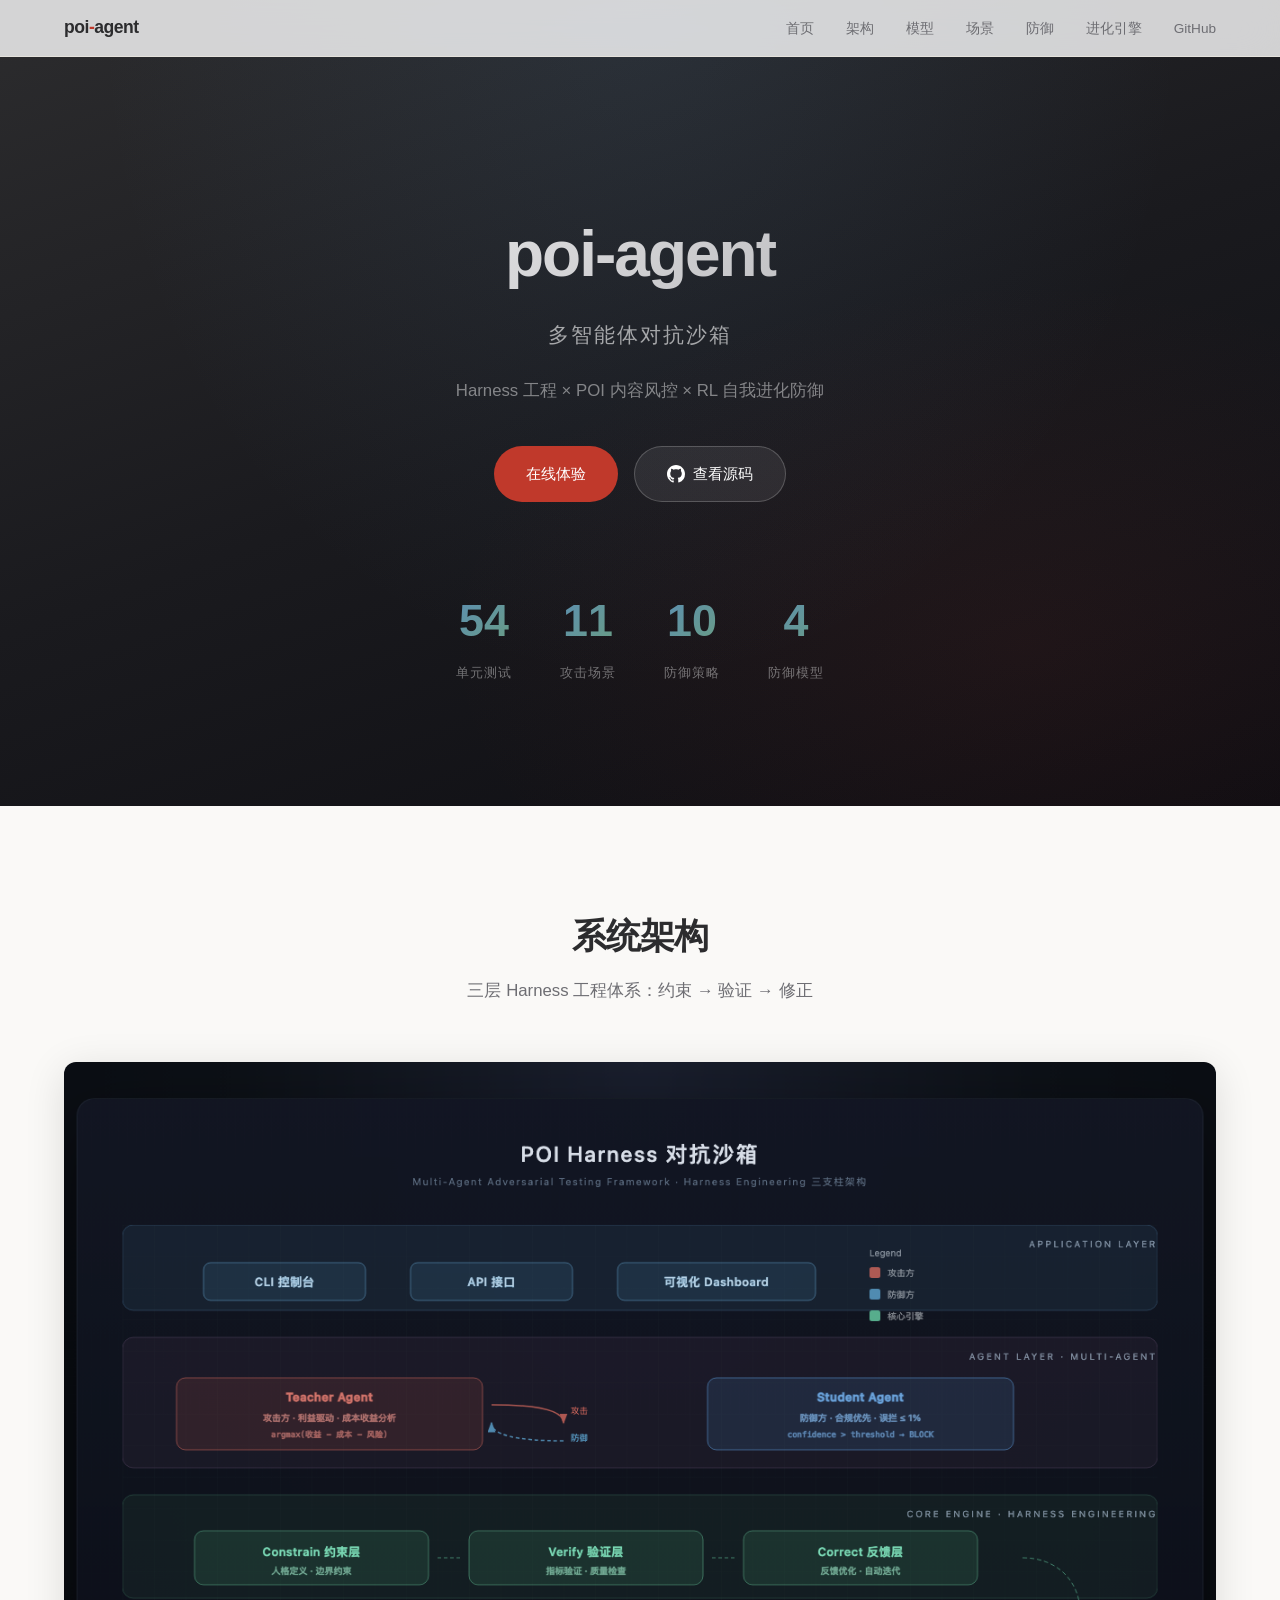
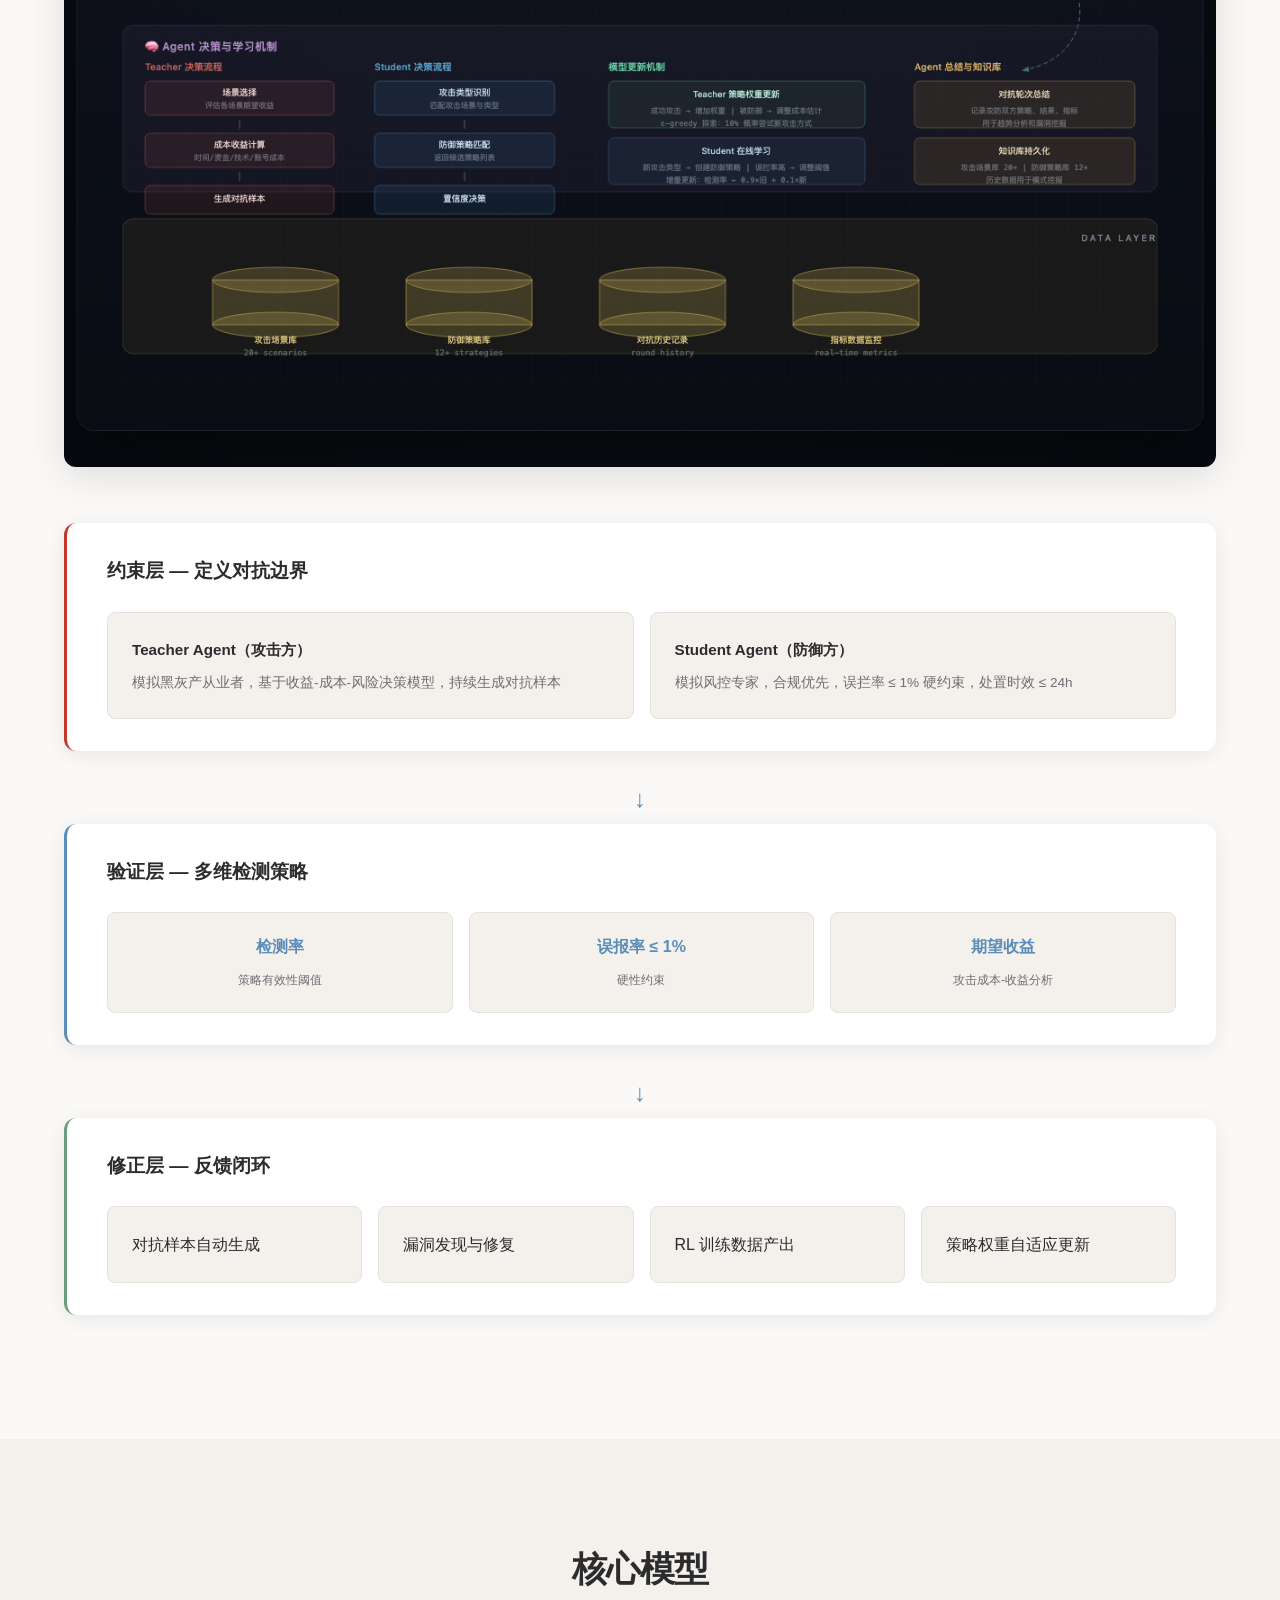
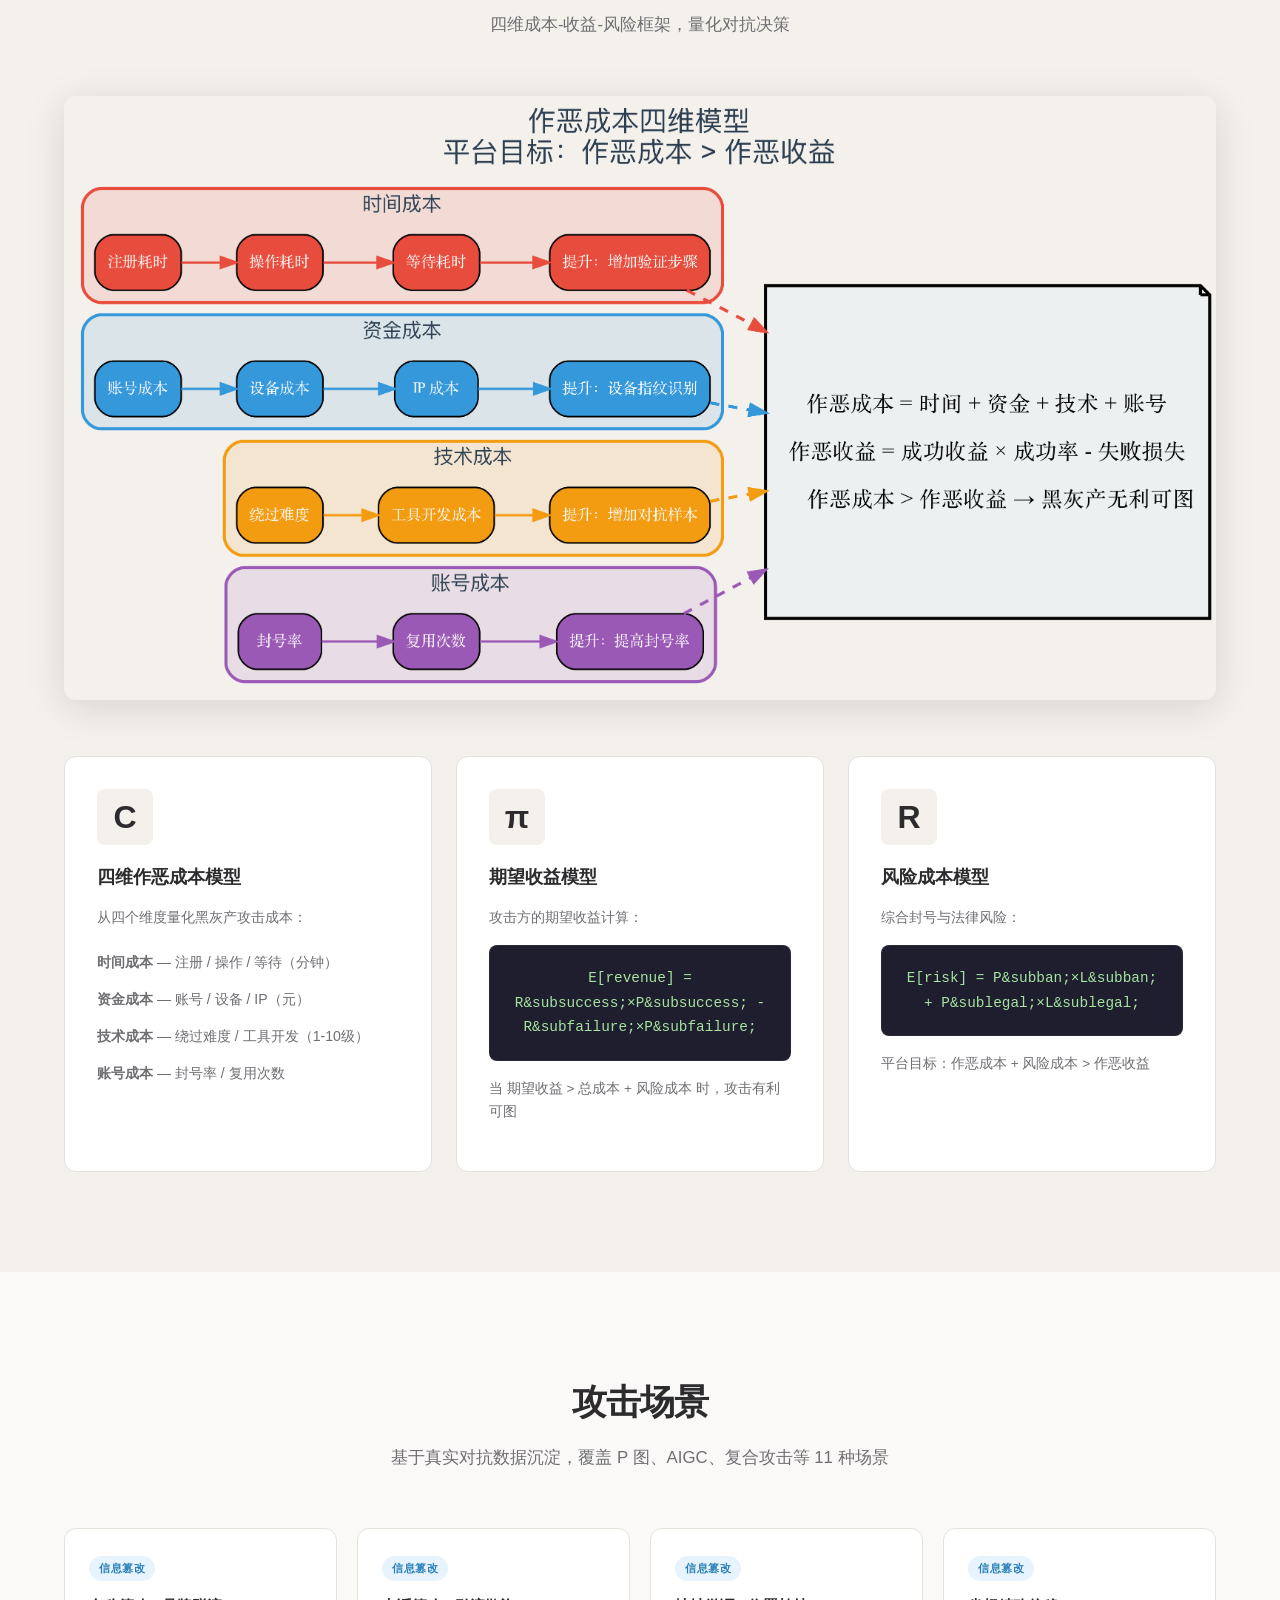
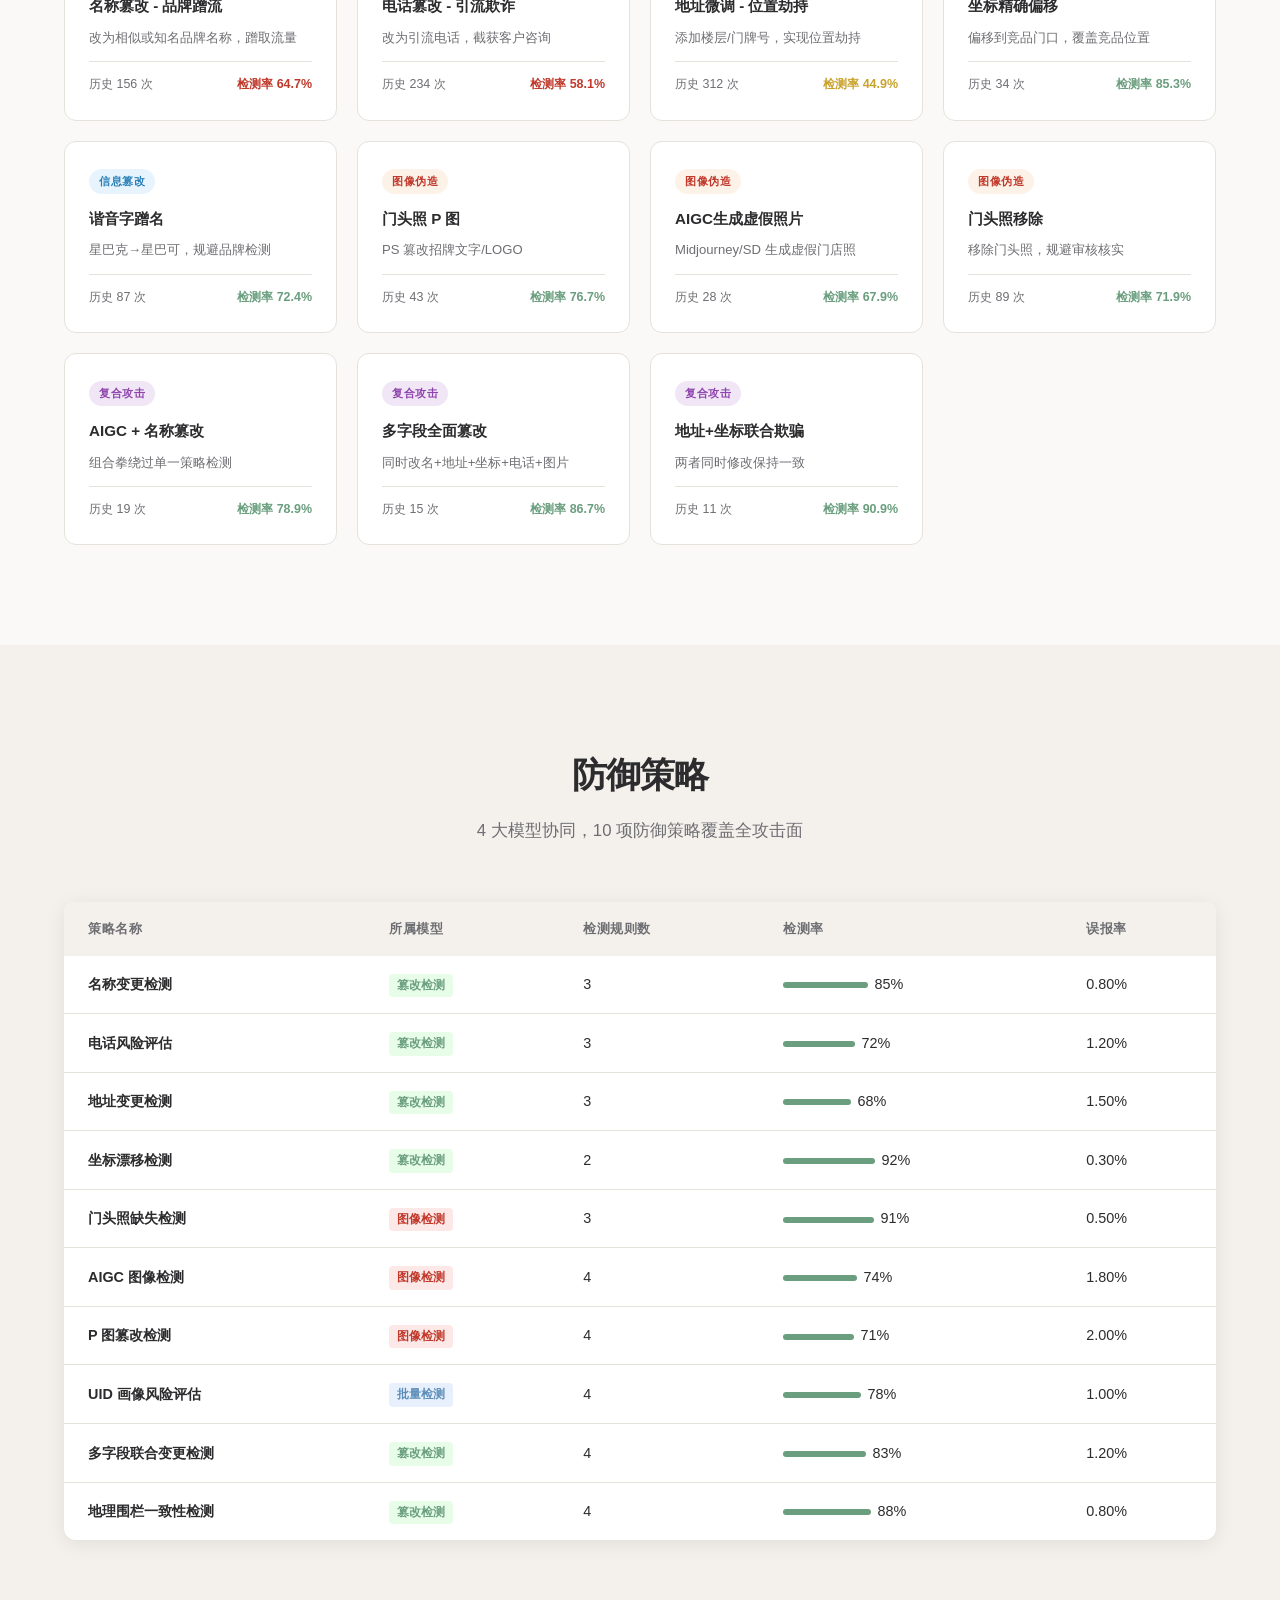
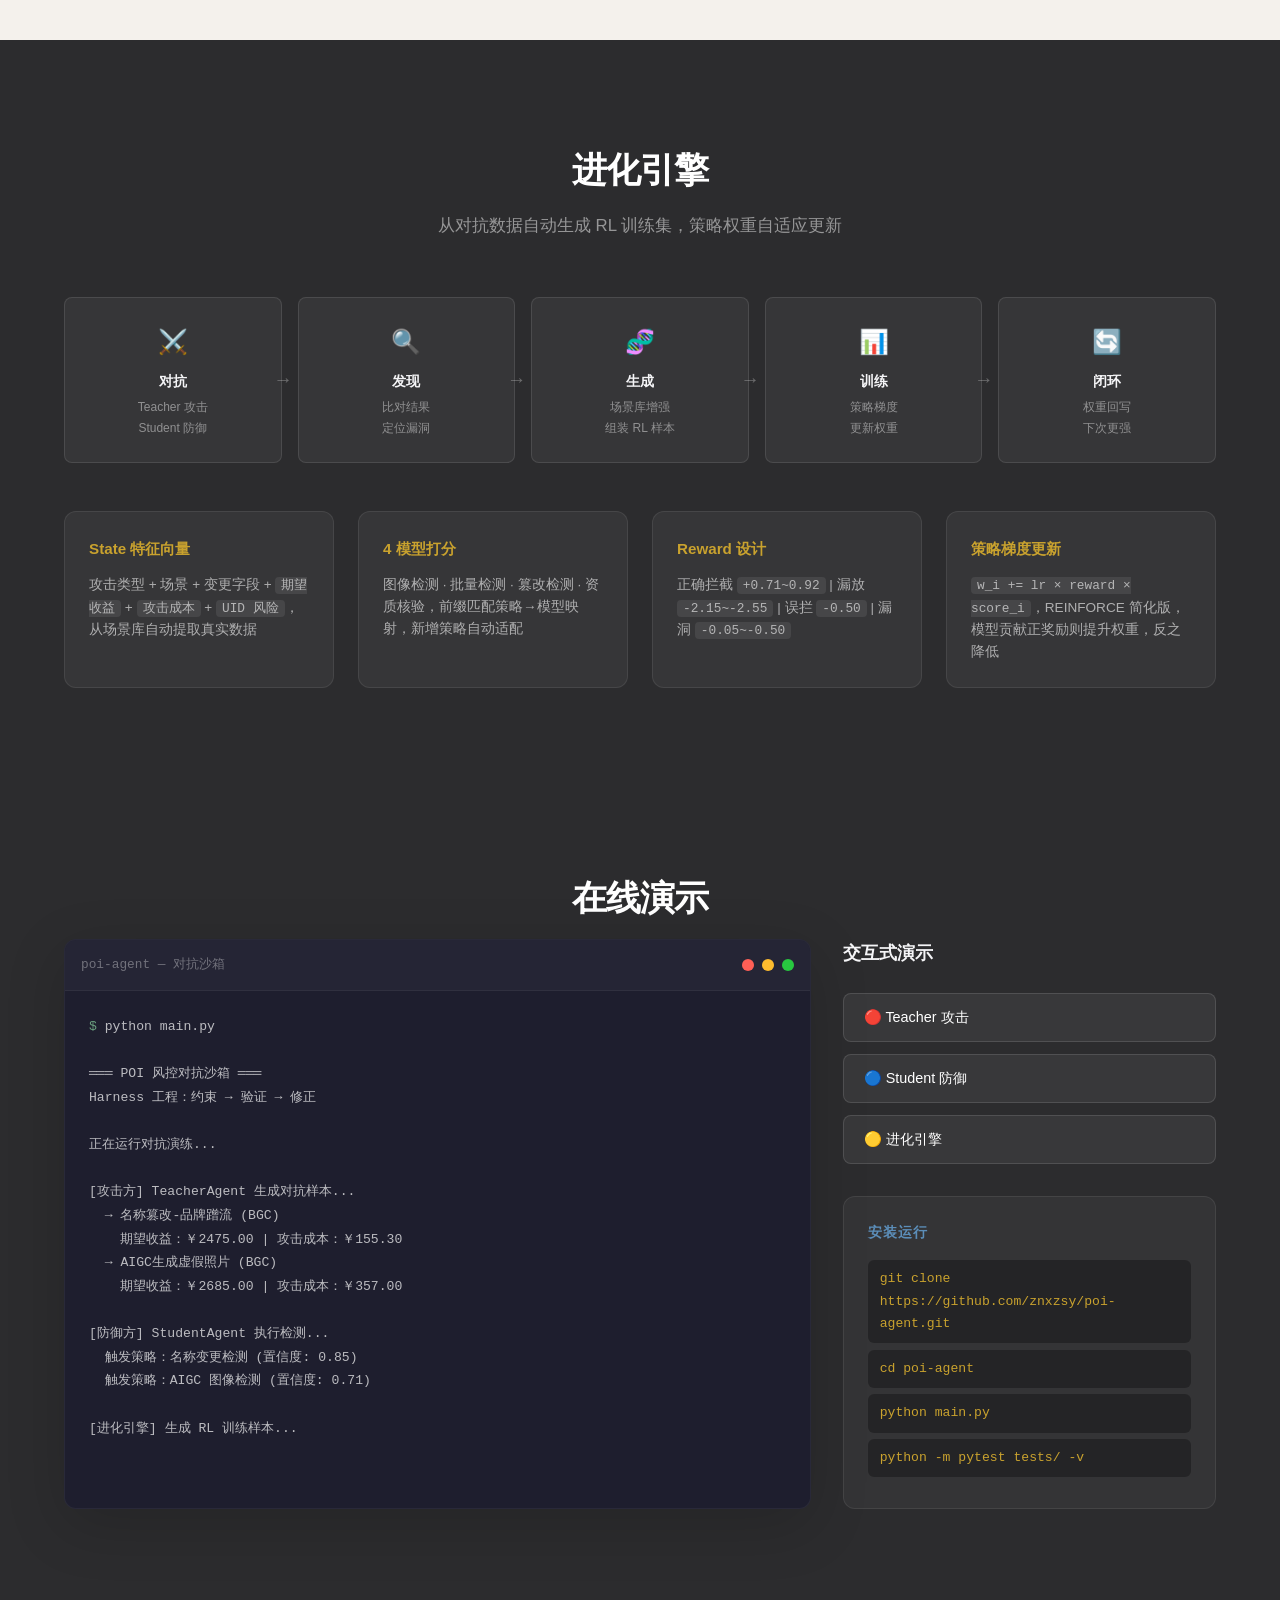
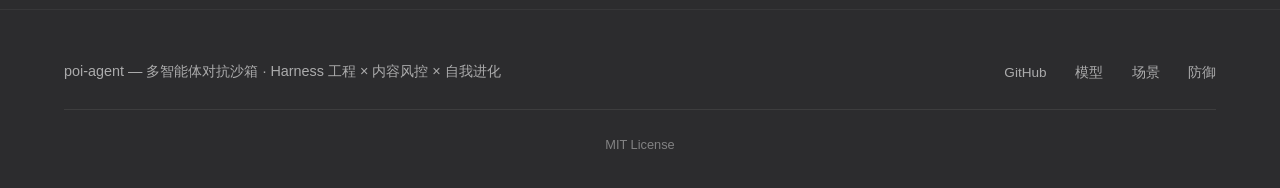
==== commit ab7dd5d0: "feat: 官网全新改版 - 全中文高级感设计 - Morandi 配色方案，低饱和度高级灰 - 三层架构可视化（约束/验证/修正） - 11 个攻击场景卡片展示 - 10 个防御策略表格（含检测率条" ====
--- a/website/index.html
+++ b/website/index.html
@@ -1,22 +1,24 @@
 <!DOCTYPE html>
-<html lang="en">
+<html lang="zh-CN">
 <head>
     <meta charset="UTF-8">
     <meta name="viewport" content="width=device-width, initial-scale=1.0">
-    <title>poi-agent - Multi-Agent Adversarial Testing Framework</title>
-    <meta name="description" content="A harness engineering framework for content risk control using Teacher/Student dual-agent adversarial training">
+    <title>poi-agent — 多智能体对抗沙箱</title>
+    <meta name="description" content="基于Harness工程的内容风控框架，通过 Teacher/Student 双智能体对抗训练，实现POI数据安全的自我进化防御">
     <link rel="stylesheet" href="styles.css">
 </head>
 <body>
-    <!-- Navigation -->
-    <nav class="navbar">
-        <div class="container">
-            <a href="#" class="logo">poi-agent</a>
+    <!-- 导航栏 -->
+    <nav class="navbar" id="navbar">
+        <div class="container">
+            <a href="#" class="logo">poi<span>-</span>agent</a>
             <ul class="nav-links">
-                <li><a href="#home">Home</a></li>
-                <li><a href="#architecture">Architecture</a></li>
-                <li><a href="#models">Models</a></li>
-                <li><a href="#agents">Agents</a></li>
+                <li><a href="#home">首页</a></li>
+                <li><a href="#architecture">架构</a></li>
+                <li><a href="#models">模型</a></li>
+                <li><a href="#scenarios">场景</a></li>
+                <li><a href="#defense">防御</a></li>
+                <li><a href="#evolution">进化引擎</a></li>
                 <li><a href="https://github.com/znxzsy/poi-agent" target="_blank">GitHub</a></li>
             </ul>
         </div>
@@ -26,172 +28,399 @@
     <section id="home" class="hero">
         <div class="container">
             <h1>poi-agent</h1>
-            <h2>Multi-Agent Adversarial Testing Framework</h2>
-            <p class="tagline">Harness Engineering &times; Content Risk Control &times; Self-Evolving Defense</p>
+            <h2>多智能体对抗沙箱</h2>
+            <p class="tagline">Harness 工程 &times; POI 内容风控 &times; RL 自我进化防御</p>
             <div class="hero-buttons">
-                <a href="#agents" class="btn btn-primary">Quick Start</a>
+                <a href="#demo" class="btn btn-primary">在线体验</a>
                 <a href="https://github.com/znxzsy/poi-agent" class="btn btn-secondary">
-                    <svg viewBox="0 0 24 24" width="20" height="20"><path fill="currentColor" d="M12 0C5.37 0 0 5.37 0 12c0 5.31 3.435 9.795 8.205 11.385.6.105.825-.255.825-.57 0-.285-.015-1.23-.015-2.235-3.015.555-3.795-.735-4.035-1.41-.135-.345-.72-1.41-1.23-1.695-.42-.225-1.02-.78-.015-.795.945-.015 1.62.87 1.845 1.23 1.08 1.815 2.805 1.305 3.495.99.105-.78.42-1.305.765-1.605-2.67-.3-5.46-1.335-5.46-5.925 0-1.305.465-2.385 1.23-3.225-.12-.3-.54-1.53.12-3.18 0 0 1.005-.315 3.3 1.23.96-.27 1.98-.405 3-.405s2.04.135 3 .405c2.295-1.56 3.3-1.23 3.3-1.23.66 1.65.24 2.88.12 3.18.765.84 1.23 1.905 1.23 3.225 0 4.605-2.805 5.625-5.475 5.925.435.375.81 1.095.81 2.22 0 1.605-.015 2.895-.015 3.3 0 .315.225.69.825.57A12.02 12.02 0 0024 12c0-6.63-5.37-12-12-12z"/></svg>
-                    View Source
+                    <svg viewBox="0 0 24 24" width="18" height="18"><path fill="currentColor" d="M12 0C5.37 0 0 5.37 0 12c0 5.31 3.435 9.795 8.205 11.385.6.105.825-.255.825-.57 0-.285-.015-1.23-.015-2.235-3.015.555-3.795-.735-4.035-1.41-.135-.345-.72-1.41-1.23-1.695-.42-.225-1.02-.78-.015-.795.945-.015 1.62.87 1.845 1.23 1.08 1.815 2.805 1.305 3.495.99.105-.78.42-1.305.765-1.605-2.67-.3-5.46-1.335-5.46-5.925 0-1.305.465-2.385 1.23-3.225-.12-.3-.54-1.53.12-3.18 0 0 1.005-.315 3.3 1.23.96-.27 1.98-.405 3-.405s2.04.135 3 .405c2.295-1.56 3.3-1.23 3.3-1.23.66 1.65.24 2.88.12 3.18.765.84 1.23 1.905 1.23 3.225 0 4.605-2.805 5.625-5.475 5.925.435.375.81 1.095.81 2.22 0 1.605-.015 2.895-.015 3.3 0 .315.225.69.825.57A12.02 12.02 0 0024 12c0-6.63-5.37-12-12-12z"/></svg>
+                    查看源码
                 </a>
             </div>
             <div class="hero-stats">
                 <div class="stat">
-                    <span class="stat-number">31</span>
-                    <span class="stat-label">Unit Tests</span>
+                    <span class="stat-number">54</span>
+                    <span class="stat-label">单元测试</span>
                 </div>
                 <div class="stat">
-                    <span class="stat-number">2</span>
-                    <span class="stat-label">Agent Roles</span>
+                    <span class="stat-number">11</span>
+                    <span class="stat-label">攻击场景</span>
                 </div>
                 <div class="stat">
-                    <span class="stat-number">3</span>
-                    <span class="stat-label">Harness Pillars</span>
+                    <span class="stat-number">10</span>
+                    <span class="stat-label">防御策略</span>
                 </div>
                 <div class="stat">
-                    <span class="stat-number">4D</span>
-                    <span class="stat-label">Cost Model</span>
-                </div>
-            </div>
-        </div>
-    </section>
-
-    <!-- Architecture -->
-    <section id="architecture" class="architecture">
-        <div class="container">
-            <h2 class="section-title">Architecture</h2>
-            <p class="section-desc">Three-layer harness engineering: Constrain &rarr; Verify &rarr; Correct</p>
+                    <span class="stat-number">4</span>
+                    <span class="stat-label">防御模型</span>
+                </div>
+            </div>
+        </div>
+    </section>
+
+    <!-- 系统架构 -->
+    <section id="architecture" class="section">
+        <div class="container">
+            <h2 class="section-title">系统架构</h2>
+            <p class="section-subtitle">三层 Harness 工程体系：约束 → 验证 → 修正</p>
             <div class="arch-diagram-image">
-                <img src="docs/system_architecture.png" alt="System Architecture Diagram" style="width:100%;max-width:1200px;border-radius:12px;box-shadow:0 4px 20px rgba(0,0,0,0.3);">
-            </div>
-            <div class="arch-diagram" style="margin-top:30px;">
+                <img src="docs/system_architecture.png" alt="系统架构图">
+            </div>
+            <div style="margin-top:2rem;">
                 <div class="arch-layer constrain">
-                    <h3>Constrain (Constraint Layer)</h3>
+                    <h3>约束层 — 定义对抗边界</h3>
                     <div class="arch-grid">
                         <div class="arch-box">
-                            <h4>Teacher Agent</h4>
-                            <p>Attacker role &middot; Profit-driven &middot; Risk-aware</p>
+                            <h4>Teacher Agent（攻击方）</h4>
+                            <p>模拟黑灰产从业者，基于收益-成本-风险决策模型，持续生成对抗样本</p>
                         </div>
                         <div class="arch-box">
-                            <h4>Student Agent</h4>
-                            <p>Defender role &middot; Compliance-first &middot; FP &le; 1%</p>
+                            <h4>Student Agent（防御方）</h4>
+                            <p>模拟风控专家，合规优先，误拦率 ≤ 1% 硬约束，处置时效 ≤ 24h</p>
                         </div>
                     </div>
                 </div>
                 <div class="arrow-down">&darr;</div>
                 <div class="arch-layer verify">
-                    <h3>Verify (Verification Layer)</h3>
+                    <h3>验证层 — 多维检测策略</h3>
                     <div class="metrics-grid">
                         <div class="metric-box">
-                            <span class="metric-value">detection rate</span>
-                            <span class="metric-label">Strategy effectiveness threshold</span>
+                            <span class="metric-value">检测率</span>
+                            <span class="metric-label">策略有效性阈值</span>
                         </div>
                         <div class="metric-box">
-                            <span class="metric-value">false positive</span>
-                            <span class="metric-label">Hard constraint: &le; 1%</span>
+                            <span class="metric-value">误报率 ≤ 1%</span>
+                            <span class="metric-label">硬性约束</span>
                         </div>
                         <div class="metric-box">
-                            <span class="metric-value">profitability</span>
-                            <span class="metric-label">Cost-revenue analysis for attacks</span>
+                            <span class="metric-value">期望收益</span>
+                            <span class="metric-label">攻击成本-收益分析</span>
                         </div>
                     </div>
                 </div>
                 <div class="arrow-down">&darr;</div>
                 <div class="arch-layer correct">
-                    <h3>Correct (Feedback Layer)</h3>
+                    <h3>修正层 — 反馈闭环</h3>
                     <div class="arch-grid">
-                        <div class="arch-box">Adversarial sample generation</div>
-                        <div class="arch-box">Vulnerability discovery &amp; fix</div>
-                        <div class="arch-box">Iterative convergence</div>
-                    </div>
-                </div>
-            </div>
-        </div>
-    </section>
-
-    <!-- Cost Model -->
-    <section id="models" class="concept">
-        <div class="container">
-            <h2 class="section-title">Core Models</h2>
-            <p class="section-desc">Four-dimensional cost-revenue-risk framework for adversarial decision modeling</p>
+                        <div class="arch-box">对抗样本自动生成</div>
+                        <div class="arch-box">漏洞发现与修复</div>
+                        <div class="arch-box">RL 训练数据产出</div>
+                        <div class="arch-box">策略权重自适应更新</div>
+                    </div>
+                </div>
+            </div>
+        </div>
+    </section>
+
+    <!-- 核心模型 -->
+    <section id="models" class="section section-alt">
+        <div class="container">
+            <h2 class="section-title">核心模型</h2>
+            <p class="section-subtitle">四维成本-收益-风险框架，量化对抗决策</p>
             <div class="arch-diagram-image">
-                <img src="docs/cost_model.png" alt="Cost Model Diagram" style="width:100%;max-width:1000px;border-radius:12px;box-shadow:0 4px 20px rgba(0,0,0,0.3);">
-            </div>
-            <div class="concept-grid" style="margin-top:30px;">
+                <img src="docs/cost_model.png" alt="成本模型图">
+            </div>
+            <div class="concept-grid" style="margin-top:2rem;">
                 <div class="concept-card">
-                    <div class="concept-icon">E</div>
-                    <h3>EvilCostModel</h3>
-                    <p>Four-dimensional cost model for quantifying adversarial effort:</p>
+                    <div class="concept-icon">C</div>
+                    <h3>四维作恶成本模型</h3>
+                    <p>从四个维度量化黑灰产攻击成本：</p>
                     <ul class="concept-list">
-                        <li><strong>Time:</strong> registration, operation, waiting (minutes)</li>
-                        <li><strong>Money:</strong> account, device, IP cost (yuan)</li>
-                        <li><strong>Technology:</strong> bypass difficulty, tool dev (1-10 scale)</li>
-                        <li><strong>Account:</strong> ban rate, reuse count</li>
+                        <li><strong>时间成本</strong> — 注册 / 操作 / 等待（分钟）</li>
+                        <li><strong>资金成本</strong> — 账号 / 设备 / IP（元）</li>
+                        <li><strong>技术成本</strong> — 绕过难度 / 工具开发（1-10级）</li>
+                        <li><strong>账号成本</strong> — 封号率 / 复用次数</li>
                     </ul>
                 </div>
                 <div class="concept-card">
                     <div class="concept-icon">&pi;</div>
-                    <h3>EvilRevenue</h3>
-                    <p>Expected revenue calculation:</p>
+                    <h3>期望收益模型</h3>
+                    <p>攻击方的期望收益计算：</p>
                     <div class="formula-box">
-                        <p>E[revenue] = R&subsoc;&times;P&subsoc; - R&subf;&times;P&subf;</p>
-                    </div>
-                    <p style="margin-top:1rem;">Where R&subsoc; is success revenue, P&subsoc; is success rate, R&subf; is failure loss, P&subf; is failure rate.</p>
+                        E[revenue] = R&subsuccess;&times;P&subsuccess; - R&subfailure;&times;P&subfailure;
+                    </div>
+                    <p style="margin-top:1rem;font-size:0.85rem;color:var(--text-secondary);">
+                        当 期望收益 &gt; 总成本 + 风险成本 时，攻击有利可图
+                    </p>
                 </div>
                 <div class="concept-card">
                     <div class="concept-icon">R</div>
-                    <h3>RiskCost</h3>
-                    <p>Risk-adjusted cost for adversarial decisions:</p>
+                    <h3>风险成本模型</h3>
+                    <p>综合封号与法律风险：</p>
                     <div class="formula-box">
-                        <p>E[risk] = P&subb;&times;L&subb; + P&subl;&times;L&subl;</p>
-                    </div>
-                    <p style="margin-top:1rem;">Where P&subb;/L&subb; is ban probability/loss, P&subl;/L&subl; is legal risk/loss.</p>
-                </div>
-            </div>
-        </div>
-    </section>
-
-    <!-- Agents -->
-    <section id="agents" class="scenarios">
-        <div class="container">
-            <h2 class="section-title">Agents</h2>
-            <p class="section-desc">Teacher/Student dual-agent architecture with adversarial feedback loop</p>
-            <div class="arch-diagram-image">
-                <img src="docs/adversarial_flow.png" alt="Adversarial Flow Diagram" style="width:100%;max-width:1000px;border-radius:12px;box-shadow:0 4px 20px rgba(0,0,0,0.3);margin-bottom:2rem;">
-            </div>
-            <div class="concept-grid">
-                <div class="concept-card">
-                    <div class="concept-icon" style="color:#E74C3C;">&#x1F534;</div>
-                    <h3>TeacherAgent (Attacker)</h3>
-                    <p>Simulates adversarial behavior with profit-driven decision making:</p>
-                    <ul class="concept-list">
-                        <li><code>select_attack()</code> &mdash; argmax(revenue - cost - risk)</li>
-                        <li><code>generate_adversarial_sample()</code> &mdash; produce attack details</li>
-                        <li><code>evolve_attack()</code> &mdash; adapt based on defense feedback</li>
-                    </ul>
-                </div>
-                <div class="concept-card">
-                    <div class="concept-icon" style="color:#3498DB;">&#x1F535;</div>
-                    <h3>StudentAgent (Defender)</h3>
-                    <p>Simulates defense with compliance-first decision making:</p>
-                    <ul class="concept-list">
-                        <li><code>select_defense()</code> &mdash; match strategies to attack type</li>
-                        <li><code>defense_decision()</code> &mdash; BLOCK/PASS based on confidence</li>
-                        <li><code>learn_from_attack()</code> &mdash; generate new defense strategy</li>
-                    </ul>
+                        E[risk] = P&subban;&times;L&subban; + P&sublegal;&times;L&sublegal;
+                    </div>
+                    <p style="margin-top:1rem;font-size:0.85rem;color:var(--text-secondary);">
+                        平台目标：作恶成本 + 风险成本 &gt; 作恶收益
+                    </p>
+                </div>
+            </div>
+        </div>
+    </section>
+
+    <!-- 攻击场景 -->
+    <section id="scenarios" class="section">
+        <div class="container">
+            <h2 class="section-title">攻击场景</h2>
+            <p class="section-subtitle">基于真实对抗数据沉淀，覆盖 P 图、AIGC、复合攻击等 11 种场景</p>
+            <div class="scenarios-grid">
+                <div class="scenario-card">
+                    <span class="type-badge type-info">信息篡改</span>
+                    <h4>名称篡改 - 品牌蹭流</h4>
+                    <p>改为相似或知名品牌名称，蹭取流量</p>
+                    <div class="scenario-meta">
+                        <span>历史 156 次</span>
+                        <span class="scenario-rate" style="color:#c0392b;">检测率 64.7%</span>
+                    </div>
+                </div>
+                <div class="scenario-card">
+                    <span class="type-badge type-info">信息篡改</span>
+                    <h4>电话篡改 - 引流欺诈</h4>
+                    <p>改为引流电话，截获客户咨询</p>
+                    <div class="scenario-meta">
+                        <span>历史 234 次</span>
+                        <span class="scenario-rate" style="color:#c0392b;">检测率 58.1%</span>
+                    </div>
+                </div>
+                <div class="scenario-card">
+                    <span class="type-badge type-info">信息篡改</span>
+                    <h4>地址微调 - 位置劫持</h4>
+                    <p>添加楼层/门牌号，实现位置劫持</p>
+                    <div class="scenario-meta">
+                        <span>历史 312 次</span>
+                        <span class="scenario-rate" style="color:#c9a22e;">检测率 44.9%</span>
+                    </div>
+                </div>
+                <div class="scenario-card">
+                    <span class="type-badge type-info">信息篡改</span>
+                    <h4>坐标精确偏移</h4>
+                    <p>偏移到竞品门口，覆盖竞品位置</p>
+                    <div class="scenario-meta">
+                        <span>历史 34 次</span>
+                        <span class="scenario-rate" style="color:#6a9e7e;">检测率 85.3%</span>
+                    </div>
+                </div>
+                <div class="scenario-card">
+                    <span class="type-badge type-info">信息篡改</span>
+                    <h4>谐音字蹭名</h4>
+                    <p>星巴克→星巴可，规避品牌检测</p>
+                    <div class="scenario-meta">
+                        <span>历史 87 次</span>
+                        <span class="scenario-rate" style="color:#6a9e7e;">检测率 72.4%</span>
+                    </div>
+                </div>
+                <div class="scenario-card">
+                    <span class="type-badge type-image">图像伪造</span>
+                    <h4>门头照 P 图</h4>
+                    <p>PS 篡改招牌文字/LOGO</p>
+                    <div class="scenario-meta">
+                        <span>历史 43 次</span>
+                        <span class="scenario-rate" style="color:#6a9e7e;">检测率 76.7%</span>
+                    </div>
+                </div>
+                <div class="scenario-card">
+                    <span class="type-badge type-image">图像伪造</span>
+                    <h4>AIGC生成虚假照片</h4>
+                    <p>Midjourney/SD 生成虚假门店照</p>
+                    <div class="scenario-meta">
+                        <span>历史 28 次</span>
+                        <span class="scenario-rate" style="color:#6a9e7e;">检测率 67.9%</span>
+                    </div>
+                </div>
+                <div class="scenario-card">
+                    <span class="type-badge type-image">图像伪造</span>
+                    <h4>门头照移除</h4>
+                    <p>移除门头照，规避审核核实</p>
+                    <div class="scenario-meta">
+                        <span>历史 89 次</span>
+                        <span class="scenario-rate" style="color:#6a9e7e;">检测率 71.9%</span>
+                    </div>
+                </div>
+                <div class="scenario-card">
+                    <span class="type-badge type-compound">复合攻击</span>
+                    <h4>AIGC + 名称篡改</h4>
+                    <p>组合拳绕过单一策略检测</p>
+                    <div class="scenario-meta">
+                        <span>历史 19 次</span>
+                        <span class="scenario-rate" style="color:#6a9e7e;">检测率 78.9%</span>
+                    </div>
+                </div>
+                <div class="scenario-card">
+                    <span class="type-badge type-compound">复合攻击</span>
+                    <h4>多字段全面篡改</h4>
+                    <p>同时改名+地址+坐标+电话+图片</p>
+                    <div class="scenario-meta">
+                        <span>历史 15 次</span>
+                        <span class="scenario-rate" style="color:#6a9e7e;">检测率 86.7%</span>
+                    </div>
+                </div>
+                <div class="scenario-card">
+                    <span class="type-badge type-compound">复合攻击</span>
+                    <h4>地址+坐标联合欺骗</h4>
+                    <p>两者同时修改保持一致</p>
+                    <div class="scenario-meta">
+                        <span>历史 11 次</span>
+                        <span class="scenario-rate" style="color:#6a9e7e;">检测率 90.9%</span>
+                    </div>
+                </div>
+            </div>
+        </div>
+    </section>
+
+    <!-- 防御策略 -->
+    <section id="defense" class="section section-alt">
+        <div class="container">
+            <h2 class="section-title">防御策略</h2>
+            <p class="section-subtitle">4 大模型协同，10 项防御策略覆盖全攻击面</p>
+            <table class="strategies-table">
+                <thead>
+                    <tr>
+                        <th>策略名称</th>
+                        <th>所属模型</th>
+                        <th>检测规则数</th>
+                        <th>检测率</th>
+                        <th>误报率</th>
+                    </tr>
+                </thead>
+                <tbody>
+                    <tr>
+                        <td><strong>名称变更检测</strong></td>
+                        <td><span class="model-tag model-tamper">篡改检测</span></td>
+                        <td>3</td>
+                        <td><span class="rate-bar" style="width:85px;"></span>85%</td>
+                        <td>0.80%</td>
+                    </tr>
+                    <tr>
+                        <td><strong>电话风险评估</strong></td>
+                        <td><span class="model-tag model-tamper">篡改检测</span></td>
+                        <td>3</td>
+                        <td><span class="rate-bar" style="width:72px;"></span>72%</td>
+                        <td>1.20%</td>
+                    </tr>
+                    <tr>
+                        <td><strong>地址变更检测</strong></td>
+                        <td><span class="model-tag model-tamper">篡改检测</span></td>
+                        <td>3</td>
+                        <td><span class="rate-bar" style="width:68px;"></span>68%</td>
+                        <td>1.50%</td>
+                    </tr>
+                    <tr>
+                        <td><strong>坐标漂移检测</strong></td>
+                        <td><span class="model-tag model-tamper">篡改检测</span></td>
+                        <td>2</td>
+                        <td><span class="rate-bar" style="width:92px;"></span>92%</td>
+                        <td>0.30%</td>
+                    </tr>
+                    <tr>
+                        <td><strong>门头照缺失检测</strong></td>
+                        <td><span class="model-tag model-image">图像检测</span></td>
+                        <td>3</td>
+                        <td><span class="rate-bar" style="width:91px;"></span>91%</td>
+                        <td>0.50%</td>
+                    </tr>
+                    <tr>
+                        <td><strong>AIGC 图像检测</strong></td>
+                        <td><span class="model-tag model-image">图像检测</span></td>
+                        <td>4</td>
+                        <td><span class="rate-bar" style="width:74px;"></span>74%</td>
+                        <td>1.80%</td>
+                    </tr>
+                    <tr>
+                        <td><strong>P 图篡改检测</strong></td>
+                        <td><span class="model-tag model-image">图像检测</span></td>
+                        <td>4</td>
+                        <td><span class="rate-bar" style="width:71px;"></span>71%</td>
+                        <td>2.00%</td>
+                    </tr>
+                    <tr>
+                        <td><strong>UID 画像风险评估</strong></td>
+                        <td><span class="model-tag model-batch">批量检测</span></td>
+                        <td>4</td>
+                        <td><span class="rate-bar" style="width:78px;"></span>78%</td>
+                        <td>1.00%</td>
+                    </tr>
+                    <tr>
+                        <td><strong>多字段联合变更检测</strong></td>
+                        <td><span class="model-tag model-tamper">篡改检测</span></td>
+                        <td>4</td>
+                        <td><span class="rate-bar" style="width:83px;"></span>83%</td>
+                        <td>1.20%</td>
+                    </tr>
+                    <tr>
+                        <td><strong>地理围栏一致性检测</strong></td>
+                        <td><span class="model-tag model-tamper">篡改检测</span></td>
+                        <td>4</td>
+                        <td><span class="rate-bar" style="width:88px;"></span>88%</td>
+                        <td>0.80%</td>
+                    </tr>
+                </tbody>
+            </table>
+        </div>
+    </section>
+
+    <!-- 进化引擎 -->
+    <section id="evolution" class="section section-dark">
+        <div class="container">
+            <h2 class="section-title">进化引擎</h2>
+            <p class="section-subtitle">从对抗数据自动生成 RL 训练集，策略权重自适应更新</p>
+
+            <div class="evolution-flow">
+                <div class="evolution-step">
+                    <div class="step-icon">⚔️</div>
+                    <h4>对抗</h4>
+                    <p>Teacher 攻击<br>Student 防御</p>
+                </div>
+                <div class="evolution-step">
+                    <div class="step-icon">🔍</div>
+                    <h4>发现</h4>
+                    <p>比对结果<br>定位漏洞</p>
+                </div>
+                <div class="evolution-step">
+                    <div class="step-icon">🧬</div>
+                    <h4>生成</h4>
+                    <p>场景库增强<br>组装 RL 样本</p>
+                </div>
+                <div class="evolution-step">
+                    <div class="step-icon">📊</div>
+                    <h4>训练</h4>
+                    <p>策略梯度<br>更新权重</p>
+                </div>
+                <div class="evolution-step">
+                    <div class="step-icon">🔄</div>
+                    <h4>闭环</h4>
+                    <p>权重回写<br>下次更强</p>
+                </div>
+            </div>
+
+            <div class="rl-features">
+                <div class="rl-feature">
+                    <h4>State 特征向量</h4>
+                    <p>攻击类型 + 场景 + 变更字段 + <code>期望收益</code> + <code>攻击成本</code> + <code>UID 风险</code>，从场景库自动提取真实数据</p>
+                </div>
+                <div class="rl-feature">
+                    <h4>4 模型打分</h4>
+                    <p>图像检测 · 批量检测 · 篡改检测 · 资质核验，前缀匹配策略→模型映射，新增策略自动适配</p>
+                </div>
+                <div class="rl-feature">
+                    <h4>Reward 设计</h4>
+                    <p>正确拦截 <code>+0.71~0.92</code> | 漏放 <code>-2.15~-2.55</code> | 误拦 <code>-0.50</code> | 漏洞 <code>-0.05~-0.50</code></p>
+                </div>
+                <div class="rl-feature">
+                    <h4>策略梯度更新</h4>
+                    <p><code>w_i += lr × reward × score_i</code>，REINFORCE 简化版，模型贡献正奖励则提升权重，反之降低</p>
                 </div>
             </div>
         </div>
     </section>
 
     <!-- Demo -->
-    <section id="demo" class="demo">
-        <div class="container">
-            <h2 class="section-title">Demo</h2>
+    <section id="demo" class="section section-dark" style="padding-top:80px;">
+        <div class="container">
+            <h2 class="section-title">在线演示</h2>
             <div class="demo-container">
                 <div class="terminal">
                     <div class="terminal-header">
-                        <span class="terminal-title">poi-agent - adversarial sandbox</span>
+                        <span class="terminal-title">poi-agent — 对抗沙箱</span>
                         <div class="terminal-buttons">
                             <span class="btn-red"></span>
                             <span class="btn-yellow"></span>
@@ -202,45 +431,36 @@
                         <pre id="terminal-output">
 <span class="prompt">$</span> python main.py
 
-╔════════════════════════════════════════════════╗
-║  poi-agent - adversarial testing framework     ║
-║  Harness Engineering: Constrain-Verify-Correct ║
-╚════════════════════════════════════════════════╝
-
-Running 10 adversarial rounds...
-
-============================================================
-  Round 1
-============================================================
-
-[Phase 1] Teacher generates adversarial samples...
-
-  Attack: AIGC Generated Image (UGC)
-  Expected revenue: ￥7000.00 | Profitable: True
-
-  Attack: UID Batch Operations (UGC)
-  Expected revenue: ￥29600.00 | Profitable: True
-
-[Phase 2] Student defends...
-
-  ┌─────────────────────────────────────────┐
-  │  Attacks blocked: 2 | Defense passed: 0 │
-  │  Vulnerabilities found: 0              │
-  │  Miss rate: 0.00% | FP rate: 0.50%    │
-  └─────────────────────────────────────────┘
-
+═══ POI 风控对抗沙箱 ═══
+Harness 工程：约束 → 验证 → 修正
+
+正在运行对抗演练...
+
+[攻击方] TeacherAgent 生成对抗样本...
+  → 名称篡改-品牌蹭流 (BGC)
+    期望收益：￥2475.00 | 攻击成本：￥155.30
+  → AIGC生成虚假照片 (BGC)
+    期望收益：￥2685.00 | 攻击成本：￥357.00
+
+[防御方] StudentAgent 执行检测...
+  触发策略：名称变更检测 (置信度: 0.85)
+  触发策略：AIGC 图像检测 (置信度: 0.71)
+
+[进化引擎] 生成 RL 训练样本...
+  → 样本 1: TP | reward=+0.91 | 模型=image/tamper
+  → 样本 2: TP | reward=+0.71 | 模型=image
                         </pre>
                     </div>
                 </div>
                 <div class="demo-controls">
-                    <h3>Interactive Demo</h3>
+                    <h3>交互式演示</h3>
                     <div class="control-group">
-                        <button class="demo-btn" onclick="runDemo('attack')">Teacher Attack</button>
-                        <button class="demo-btn" onclick="runDemo('defense')">Student Defense</button>
-                        <button class="demo-btn" onclick="runDemo('result')">Round Result</button>
+                        <button class="demo-btn" onclick="runDemo('attack')">🔴 Teacher 攻击</button>
+                        <button class="demo-btn" onclick="runDemo('defense')">🔵 Student 防御</button>
+                        <button class="demo-btn" onclick="runDemo('evolution')">🟡 进化引擎</button>
                     </div>
                     <div class="install-guide">
-                        <h4>Install & Run</h4>
+                        <h4>安装运行</h4>
                         <code>git clone https://github.com/znxzsy/poi-agent.git</code>
                         <code>cd poi-agent</code>
                         <code>python main.py</code>
@@ -251,21 +471,22 @@
         </div>
     </section>
 
-    <!-- Footer -->
+    <!-- 页脚 -->
     <footer class="footer">
         <div class="container">
             <div class="footer-content">
                 <div class="footer-left">
-                    <p>poi-agent - Multi-Agent Adversarial Testing Framework</p>
+                    <p>poi-agent — 多智能体对抗沙箱 · Harness 工程 × 内容风控 × 自我进化</p>
                 </div>
                 <div class="footer-right">
                     <a href="https://github.com/znxzsy/poi-agent" target="_blank">GitHub</a>
-                    <a href="#models">Models</a>
-                    <a href="#agents">Agents</a>
+                    <a href="#models">模型</a>
+                    <a href="#scenarios">场景</a>
+                    <a href="#defense">防御</a>
                 </div>
             </div>
             <div class="footer-bottom">
-                <p>MIT License.</p>
+                <p>MIT License</p>
             </div>
         </div>
     </footer>
--- a/website/styles.css
+++ b/website/styles.css
@@ -1,56 +1,83 @@
-/* POI Harness 对抗沙箱 - 网站样式 */
+/* poi-agent website — Morandi 配色 · 高级感 */
 :root {
-    --primary: #E74C3C;
-    --secondary: #3498DB;
-    --accent: #F39C12;
-    --dark: #1a1a2e;
-    --light: #f8f9fa;
-    --text: #333;
-    --text-light: #666;
-}
-
-* {
-    margin: 0;
+    --bg-primary: #faf9f7;
+    --bg-secondary: #f4f1ec;
+    --bg-dark: #2c2c2e;
+    --bg-code: #1e1e2e;
+
+    --text-primary: #2c2c2e;
+    --text-secondary: #6e6e73;
+    --text-inverse: #f5f5f7;
+
+    --accent-red: #c0392b;
+    --accent-blue: #5b8db8;
+    --accent-green: #6a9e7e;
+    --accent-amber: #c9a22e;
+    --accent-purple: #8e7cc3;
+
+    --border-light: #e5e2dc;
+    --border-medium: #d4d0ca;
+
+    --shadow-sm: 0 2px 8px rgba(0,0,0,0.06);
+    --shadow-md: 0 4px 20px rgba(0,0,0,0.08);
+    --shadow-lg: 0 8px 40px rgba(0,0,0,0.12);
+    --shadow-xl: 0 16px 60px rgba(0,0,0,0.16);
+
+    --radius-sm: 8px;
+    --radius-md: 12px;
+    --radius-lg: 20px;
+
+    --font-sans: -apple-system, BlinkMacSystemFont, 'SF Pro Display', 'PingFang SC', 'Noto Sans SC', 'Helvetica Neue', sans-serif;
+    --font-mono: 'SF Mono', 'Menlo', 'Monaco', 'Courier New', monospace;
+}
+
+* { margin: 0; padding: 0; box-sizing: border-box; }
+
+html { scroll-behavior: smooth; font-size: 16px; }
+
+body {
+    font-family: var(--font-sans);
+    line-height: 1.7;
+    color: var(--text-primary);
+    background: var(--bg-primary);
+    -webkit-font-smoothing: antialiased;
+    -moz-osx-font-smoothing: grayscale;
+}
+
+.container { max-width: 1200px; margin: 0 auto; padding: 0 24px; }
+
+/* ====== 导航栏 ====== */
+.navbar {
+    background: rgba(255,255,255,0.8);
+    backdrop-filter: saturate(180%) blur(20px);
+    -webkit-backdrop-filter: saturate(180%) blur(20px);
+    border-bottom: 1px solid var(--border-light);
     padding: 0;
-    box-sizing: border-box;
-}
-
-body {
-    font-family: -apple-system, BlinkMacSystemFont, 'Segoe UI', Roboto, 'Helvetica Neue', Arial, sans-serif;
-    line-height: 1.6;
-    color: var(--text);
-    background: var(--light);
-}
-
-.container {
-    max-width: 1200px;
-    margin: 0 auto;
-    padding: 0 20px;
-}
-
-/* 导航栏 */
-.navbar {
-    background: var(--dark);
-    color: white;
-    padding: 1rem 0;
     position: fixed;
     width: 100%;
     top: 0;
     z-index: 1000;
-}
+    transition: box-shadow 0.3s;
+}
+
+.navbar.scrolled { box-shadow: var(--shadow-sm); }
 
 .navbar .container {
     display: flex;
     justify-content: space-between;
     align-items: center;
+    height: 56px;
 }
 
 .logo {
-    color: white;
+    color: var(--text-primary);
     text-decoration: none;
-    font-size: 1.5rem;
-    font-weight: bold;
-}
+    font-size: 1.1rem;
+    font-weight: 700;
+    letter-spacing: -0.5px;
+}
+
+.logo span { color: var(--accent-red); }
 
 .nav-links {
     display: flex;
@@ -59,335 +86,469 @@
 }
 
 .nav-links a {
+    color: var(--text-secondary);
+    text-decoration: none;
+    font-size: 0.85rem;
+    font-weight: 500;
+    transition: color 0.2s;
+}
+
+.nav-links a:hover { color: var(--text-primary); }
+
+/* ====== Hero ====== */
+.hero {
+    background: linear-gradient(160deg, #2c2c2e 0%, #1a1a1e 50%, #0d0d12 100%);
     color: white;
-    text-decoration: none;
-    transition: color 0.3s;
-}
-
-.nav-links a:hover {
-    color: var(--secondary);
-}
-
-/* Hero 区域 */
-.hero {
-    background: linear-gradient(135deg, var(--dark) 0%, #2d3436 100%);
-    color: white;
-    padding: 160px 0 100px;
-    text-align: center;
-    margin-top: 60px;
-}
+    padding: 200px 0 120px;
+    text-align: center;
+    position: relative;
+    overflow: hidden;
+}
+
+.hero::before {
+    content: '';
+    position: absolute;
+    top: 0; left: 0; right: 0; bottom: 0;
+    background: radial-gradient(ellipse at 50% 0%, rgba(91,141,184,0.12) 0%, transparent 60%),
+                radial-gradient(ellipse at 80% 80%, rgba(192,57,43,0.08) 0%, transparent 40%);
+    pointer-events: none;
+}
+
+.hero .container { position: relative; z-index: 1; }
 
 .hero h1 {
-    font-size: 3rem;
+    font-size: 4rem;
+    font-weight: 800;
+    letter-spacing: -2px;
     margin-bottom: 0.5rem;
+    background: linear-gradient(135deg, #ffffff 0%, #a0a0a5 100%);
+    -webkit-background-clip: text;
+    -webkit-text-fill-color: transparent;
+    background-clip: text;
 }
 
 .hero h2 {
-    font-size: 1.5rem;
-    color: var(--secondary);
-    margin-bottom: 1rem;
+    font-size: 1.3rem;
+    color: rgba(255,255,255,0.6);
+    font-weight: 400;
+    margin-bottom: 1.5rem;
+    letter-spacing: 2px;
 }
 
 .tagline {
-    font-size: 1.2rem;
-    opacity: 0.9;
-    margin-bottom: 2rem;
+    font-size: 1.05rem;
+    color: rgba(255,255,255,0.45);
+    margin-bottom: 2.5rem;
+    max-width: 700px;
+    margin-left: auto;
+    margin-right: auto;
+    line-height: 1.8;
 }
 
 .hero-buttons {
     display: flex;
     gap: 1rem;
     justify-content: center;
-    margin-bottom: 3rem;
+    margin-bottom: 4rem;
 }
 
 .btn {
     display: inline-flex;
     align-items: center;
     gap: 0.5rem;
-    padding: 12px 28px;
-    border-radius: 30px;
+    padding: 14px 32px;
+    border-radius: 50px;
     text-decoration: none;
-    font-weight: 600;
-    transition: transform 0.3s, box-shadow 0.3s;
+    font-weight: 500;
+    font-size: 0.95rem;
+    transition: all 0.3s;
+    cursor: pointer;
+    border: none;
 }
 
 .btn-primary {
-    background: var(--primary);
+    background: var(--accent-red);
     color: white;
 }
 
+.btn-primary:hover { background: #a93226; transform: translateY(-2px); }
+
 .btn-secondary {
-    background: transparent;
+    background: rgba(255,255,255,0.08);
     color: white;
-    border: 2px solid white;
-}
-
-.btn:hover {
-    transform: translateY(-2px);
-    box-shadow: 0 5px 20px rgba(0,0,0,0.3);
-}
+    border: 1px solid rgba(255,255,255,0.2);
+}
+
+.btn-secondary:hover { background: rgba(255,255,255,0.15); }
 
 .hero-stats {
     display: flex;
     gap: 3rem;
     justify-content: center;
     flex-wrap: wrap;
-}
-
-.stat {
-    text-align: center;
-}
+    padding-top: 1rem;
+}
+
+.stat { text-align: center; }
 
 .stat-number {
     display: block;
-    font-size: 2.5rem;
-    font-weight: bold;
-    color: var(--secondary);
+    font-size: 2.8rem;
+    font-weight: 800;
+    background: linear-gradient(135deg, #5b8db8, #6a9e7e);
+    -webkit-background-clip: text;
+    -webkit-text-fill-color: transparent;
+    background-clip: text;
 }
 
 .stat-label {
-    font-size: 0.9rem;
-    opacity: 0.8;
-}
-
-/* 核心理念 */
-.concept {
-    padding: 100px 0;
+    font-size: 0.8rem;
+    color: rgba(255,255,255,0.4);
+    text-transform: uppercase;
+    letter-spacing: 1px;
+    margin-top: 0.25rem;
+}
+
+/* ====== Section 通用 ====== */
+.section { padding: 100px 0; }
+.section-alt { background: var(--bg-secondary); }
+.section-dark { background: var(--bg-dark); color: var(--text-inverse); }
+
+.section-title {
+    text-align: center;
+    font-size: 2.2rem;
+    font-weight: 700;
+    letter-spacing: -1px;
+    margin-bottom: 0.75rem;
+}
+
+.section-subtitle {
+    text-align: center;
+    color: var(--text-secondary);
+    margin-bottom: 3.5rem;
+    font-size: 1.05rem;
+}
+
+.section-dark .section-title { color: white; }
+.section-dark .section-subtitle { color: rgba(255,255,255,0.5); }
+
+/* ====== 架构层 ====== */
+.arch-diagram-image {
+    text-align: center;
+    margin-bottom: 3rem;
+}
+
+.arch-diagram-image img {
+    width: 100%;
+    max-width: 1200px;
+    border-radius: var(--radius-md);
+    box-shadow: var(--shadow-lg);
+}
+
+.arch-layer {
     background: white;
-}
-
-.section-title {
-    text-align: center;
-    font-size: 2.5rem;
-    margin-bottom: 1rem;
-    color: var(--dark);
-}
-
-.section-desc {
-    text-align: center;
-    color: var(--text-light);
-    margin-bottom: 3rem;
-    font-size: 1.1rem;
-}
-
+    border-radius: var(--radius-md);
+    padding: 2rem 2.5rem;
+    margin-bottom: 1.5rem;
+    box-shadow: var(--shadow-md);
+    border-left: 3px solid transparent;
+    transition: box-shadow 0.3s;
+}
+
+.arch-layer:hover { box-shadow: var(--shadow-lg); }
+
+.arch-layer.constrain { border-left-color: var(--accent-red); }
+.arch-layer.verify { border-left-color: var(--accent-blue); }
+.arch-layer.correct { border-left-color: var(--accent-green); }
+
+.arch-layer h3 {
+    margin-bottom: 1.5rem;
+    font-size: 1.2rem;
+    font-weight: 600;
+}
+
+.arch-grid {
+    display: grid;
+    grid-template-columns: repeat(auto-fit, minmax(220px, 1fr));
+    gap: 1rem;
+}
+
+.arch-box {
+    background: var(--bg-secondary);
+    padding: 1.5rem;
+    border-radius: var(--radius-sm);
+    border: 1px solid var(--border-light);
+}
+
+.arch-box h4 { font-size: 0.95rem; margin-bottom: 0.5rem; font-weight: 600; }
+.arch-box p { font-size: 0.85rem; color: var(--text-secondary); }
+
+.arrow-down {
+    text-align: center;
+    font-size: 1.5rem;
+    color: var(--accent-blue);
+    padding: 0.25rem;
+}
+
+.metrics-grid {
+    display: grid;
+    grid-template-columns: repeat(auto-fit, minmax(180px, 1fr));
+    gap: 1rem;
+}
+
+.metric-box {
+    text-align: center;
+    padding: 1.25rem;
+    background: var(--bg-secondary);
+    border-radius: var(--radius-sm);
+    border: 1px solid var(--border-light);
+}
+
+.metric-value {
+    display: block;
+    font-size: 1rem;
+    font-weight: 600;
+    color: var(--accent-blue);
+    margin-bottom: 0.25rem;
+}
+
+.metric-label { font-size: 0.78rem; color: var(--text-secondary); }
+
+/* ====== 卡片 ====== */
 .concept-grid {
     display: grid;
-    grid-template-columns: repeat(auto-fit, minmax(300px, 1fr));
-    gap: 2rem;
+    grid-template-columns: repeat(auto-fit, minmax(320px, 1fr));
+    gap: 1.5rem;
 }
 
 .concept-card {
-    background: var(--light);
+    background: white;
     padding: 2rem;
-    border-radius: 15px;
-    transition: transform 0.3s, box-shadow 0.3s;
-    border: 1px solid #eee;
+    border-radius: var(--radius-md);
+    border: 1px solid var(--border-light);
+    transition: all 0.3s;
 }
 
 .concept-card:hover {
-    transform: translateY(-5px);
-    box-shadow: 0 10px 30px rgba(0,0,0,0.1);
+    transform: translateY(-4px);
+    box-shadow: var(--shadow-lg);
 }
 
 .concept-icon {
-    font-size: 3rem;
+    font-size: 2rem;
     margin-bottom: 1rem;
-}
-
-.concept-card h3 {
-    color: var(--dark);
-    margin-bottom: 1rem;
-}
+    width: 56px;
+    height: 56px;
+    display: flex;
+    align-items: center;
+    justify-content: center;
+    background: var(--bg-secondary);
+    border-radius: var(--radius-sm);
+    font-weight: 700;
+}
+
+.concept-card h3 { font-size: 1.15rem; font-weight: 600; margin-bottom: 0.75rem; }
+.concept-card > p { font-size: 0.9rem; color: var(--text-secondary); margin-bottom: 1rem; }
 
 .formula-box {
-    background: var(--dark);
-    color: white;
-    padding: 1.5rem;
-    border-radius: 10px;
-    text-align: center;
-    font-family: 'Monaco', 'Menlo', monospace;
-}
-
-.formula-box p {
-    margin: 0.5rem 0;
-}
-
-.formula-sub {
-    font-size: 0.85rem;
-    opacity: 0.8;
-}
-
-.concept-list {
-    list-style: none;
-}
-
-.concept-list li {
-    padding: 0.5rem 0;
-    color: var(--text-light);
-}
-
-/* Architecture */
-.architecture {
-    padding: 100px 0;
-    background: var(--light);
-}
-
-.arch-diagram-image {
-    text-align: center;
-    margin-bottom: 1rem;
-}
-
-.arch-diagram {
-    margin-top: 2rem;
-}
-
-.arch-layer {
-    background: white;
-    border-radius: 15px;
-    padding: 2rem;
-    margin-bottom: 1rem;
-    box-shadow: 0 5px 20px rgba(0,0,0,0.08);
-}
-
-.arch-layer h3 {
-    text-align: center;
-    margin-bottom: 1.5rem;
-    font-size: 1.3rem;
-}
-
-.arch-grid {
-    display: grid;
-    grid-template-columns: repeat(auto-fit, minmax(200px, 1fr));
-    gap: 1rem;
-}
-
-.arch-box {
-    background: var(--light);
-    padding: 1.5rem;
-    border-radius: 10px;
-    text-align: center;
-    border: 2px solid #eee;
-}
-
-.arch-box h4 {
-    margin-bottom: 0.5rem;
-    color: var(--dark);
-}
-
-.arch-box p {
+    background: var(--bg-code);
+    color: #a6e3a1;
+    padding: 1.25rem 1.5rem;
+    border-radius: var(--radius-sm);
+    text-align: center;
+    font-family: var(--font-mono);
     font-size: 0.9rem;
-    color: var(--text-light);
-}
-
-.arrow-down {
-    text-align: center;
-    font-size: 2rem;
-    color: var(--secondary);
-    padding: 0.5rem;
-}
-
-.metrics-grid {
-    display: grid;
-    grid-template-columns: repeat(auto-fit, minmax(150px, 1fr));
-    gap: 1rem;
-}
-
-.metric-box {
-    text-align: center;
-    padding: 1rem;
-    background: var(--light);
-    border-radius: 10px;
-}
-
-.metric-value {
-    display: block;
-    font-size: 2rem;
-    font-weight: bold;
-    color: var(--secondary);
-}
-
-.metric-label {
-    font-size: 0.85rem;
-    color: var(--text-light);
-}
-
-/* 层颜色 */
-.constrain {
-    border-left: 5px solid #E74C3C;
-}
-
-.verify {
-    border-left: 5px solid #3498DB;
-}
-
-.correct {
-    border-left: 5px solid #27AE60;
-}
-
-/* 攻击场景 */
-.scenarios {
-    padding: 100px 0;
-    background: white;
-}
-
+    border: 1px solid rgba(255,255,255,0.05);
+}
+
+.concept-list { list-style: none; }
+.concept-list li { padding: 0.4rem 0; font-size: 0.88rem; color: var(--text-secondary); }
+.concept-list li code {
+    background: var(--bg-secondary);
+    padding: 2px 6px;
+    border-radius: 4px;
+    font-family: var(--font-mono);
+    font-size: 0.82rem;
+    color: var(--accent-red);
+}
+
+/* ====== 场景网格 ====== */
 .scenarios-grid {
     display: grid;
-    grid-template-columns: repeat(auto-fit, minmax(200px, 1fr));
+    grid-template-columns: repeat(auto-fit, minmax(240px, 1fr));
+    gap: 1.25rem;
+}
+
+.scenario-card {
+    background: white;
+    padding: 1.5rem;
+    border-radius: var(--radius-md);
+    border: 1px solid var(--border-light);
+    transition: all 0.3s;
+}
+
+.scenario-card:hover {
+    transform: translateY(-3px);
+    box-shadow: var(--shadow-md);
+}
+
+.scenario-card .type-badge {
+    display: inline-block;
+    padding: 3px 10px;
+    border-radius: 20px;
+    font-size: 0.7rem;
+    font-weight: 600;
+    text-transform: uppercase;
+    letter-spacing: 0.5px;
+    margin-bottom: 0.75rem;
+}
+
+.type-info { background: #e8f4fd; color: #2980b9; }
+.type-image { background: #fdf2e8; color: #c0392b; }
+.type-compound { background: #f0e6f6; color: #8e44ad; }
+
+.scenario-card h4 { font-size: 0.95rem; font-weight: 600; margin-bottom: 0.5rem; }
+.scenario-card p { font-size: 0.82rem; color: var(--text-secondary); margin-bottom: 0.75rem; }
+
+.scenario-meta {
+    display: flex;
+    justify-content: space-between;
+    font-size: 0.78rem;
+    color: var(--text-secondary);
+    padding-top: 0.75rem;
+    border-top: 1px solid var(--border-light);
+}
+
+.scenario-rate { font-weight: 600; }
+
+/* ====== 防御策略表格 ====== */
+.strategies-table {
+    width: 100%;
+    border-collapse: collapse;
+    background: white;
+    border-radius: var(--radius-md);
+    overflow: hidden;
+    box-shadow: var(--shadow-md);
+}
+
+.strategies-table th {
+    background: var(--bg-secondary);
+    padding: 1rem 1.5rem;
+    text-align: left;
+    font-size: 0.8rem;
+    font-weight: 600;
+    color: var(--text-secondary);
+    text-transform: uppercase;
+    letter-spacing: 0.5px;
+}
+
+.strategies-table td {
+    padding: 1rem 1.5rem;
+    font-size: 0.9rem;
+    border-bottom: 1px solid var(--border-light);
+}
+
+.strategies-table tr:last-child td { border-bottom: none; }
+
+.strategies-table tr:hover td { background: rgba(91,141,184,0.03); }
+
+.model-tag {
+    display: inline-block;
+    padding: 2px 8px;
+    border-radius: 4px;
+    font-size: 0.72rem;
+    font-weight: 600;
+}
+
+.model-image { background: #fde8e8; color: var(--accent-red); }
+.model-batch { background: #e8f0fd; color: var(--accent-blue); }
+.model-tamper { background: #e8fde8; color: var(--accent-green); }
+
+.rate-bar {
+    display: inline-block;
+    height: 6px;
+    border-radius: 3px;
+    background: var(--accent-green);
+    margin-right: 6px;
+    vertical-align: middle;
+}
+
+/* ====== 进化引擎 ====== */
+.evolution-flow {
+    display: grid;
+    grid-template-columns: repeat(5, 1fr);
+    gap: 1rem;
+    margin-bottom: 3rem;
+}
+
+.evolution-step {
+    background: rgba(255,255,255,0.05);
+    border: 1px solid rgba(255,255,255,0.1);
+    border-radius: var(--radius-sm);
+    padding: 1.5rem;
+    text-align: center;
+    position: relative;
+}
+
+.evolution-step::after {
+    content: '→';
+    position: absolute;
+    right: -0.75rem;
+    top: 50%;
+    transform: translateY(-50%);
+    color: rgba(255,255,255,0.3);
+    font-size: 1.2rem;
+}
+
+.evolution-step:last-child::after { display: none; }
+
+.evolution-step .step-icon {
+    font-size: 1.5rem;
+    margin-bottom: 0.5rem;
+}
+
+.evolution-step h4 {
+    font-size: 0.85rem;
+    font-weight: 600;
+    margin-bottom: 0.25rem;
+}
+
+.evolution-step p {
+    font-size: 0.75rem;
+    color: rgba(255,255,255,0.45);
+}
+
+.rl-features {
+    display: grid;
+    grid-template-columns: repeat(auto-fit, minmax(250px, 1fr));
     gap: 1.5rem;
 }
 
-.scenario-card {
-    background: var(--light);
+.rl-feature {
+    background: rgba(255,255,255,0.05);
+    border: 1px solid rgba(255,255,255,0.08);
+    border-radius: var(--radius-md);
     padding: 1.5rem;
-    border-radius: 15px;
-    text-align: center;
-    border: 1px solid #eee;
-    transition: transform 0.3s, box-shadow 0.3s;
-}
-
-.scenario-card:hover {
-    transform: translateY(-5px);
-    box-shadow: 0 10px 30px rgba(0,0,0,0.1);
-}
-
-.scenario-icon {
-    font-size: 2.5rem;
-    margin-bottom: 1rem;
-}
-
-.scenario-card h3 {
-    color: var(--dark);
-    margin-bottom: 1rem;
-}
-
-.scenario-card ul {
-    list-style: none;
-    text-align: left;
-}
-
-.scenario-card li {
-    padding: 0.5rem 0;
-    color: var(--text-light);
-    font-size: 0.9rem;
-    border-bottom: 1px dashed #eee;
-}
-
-.scenario-card li:last-child {
-    border-bottom: none;
-}
-
-/* 演示区域 */
-.demo {
-    padding: 100px 0;
-    background: var(--dark);
-    color: white;
-}
-
-.demo .section-title {
-    color: white;
-}
-
+}
+
+.rl-feature h4 {
+    font-size: 0.95rem;
+    font-weight: 600;
+    margin-bottom: 0.75rem;
+    color: var(--accent-amber);
+}
+
+.rl-feature p { font-size: 0.85rem; color: rgba(255,255,255,0.6); line-height: 1.6; }
+
+.rl-feature code {
+    font-family: var(--font-mono);
+    background: rgba(255,255,255,0.08);
+    padding: 1px 6px;
+    border-radius: 4px;
+    font-size: 0.8rem;
+}
+
+/* ====== 终端演示 ====== */
 .demo-container {
     display: grid;
     grid-template-columns: 2fr 1fr;
@@ -395,155 +556,158 @@
 }
 
 .terminal {
-    background: #1a1a2e;
-    border-radius: 10px;
+    background: var(--bg-code);
+    border-radius: var(--radius-md);
     overflow: hidden;
-    box-shadow: 0 10px 30px rgba(0,0,0,0.3);
+    box-shadow: var(--shadow-xl);
+    border: 1px solid rgba(255,255,255,0.05);
 }
 
 .terminal-header {
-    background: #2d3436;
-    padding: 12px 15px;
+    background: rgba(255,255,255,0.03);
+    padding: 14px 16px;
     display: flex;
     justify-content: space-between;
     align-items: center;
+    border-bottom: 1px solid rgba(255,255,255,0.05);
 }
 
 .terminal-title {
-    color: #aaa;
-    font-size: 0.85rem;
-}
-
-.terminal-buttons {
-    display: flex;
-    gap: 8px;
-}
+    color: rgba(255,255,255,0.35);
+    font-size: 0.8rem;
+    font-family: var(--font-mono);
+}
+
+.terminal-buttons { display: flex; gap: 8px; }
 
 .terminal-buttons span {
-    width: 12px;
-    height: 12px;
-    border-radius: 50%;
+    width: 12px; height: 12px; border-radius: 50%;
 }
 
 .btn-red { background: #ff5f56; }
-.btn-yellow { background: #ffbd2e; }
-.btn-green { background: #27ca3f; }
+.btn-yellow { background: #febc2e; }
+.btn-green { background: #28c840; }
 
 .terminal-body {
     padding: 1.5rem;
-    font-family: 'Monaco', 'Menlo', monospace;
-    font-size: 0.85rem;
+    font-family: var(--font-mono);
+    font-size: 0.82rem;
     line-height: 1.8;
-    max-height: 400px;
+    max-height: 450px;
     overflow-y: auto;
-}
-
-.terminal-body pre {
-    white-space: pre-wrap;
-}
-
-.prompt {
-    color: var(--secondary);
-}
-
-.demo-controls {
-    padding: 1rem;
-}
+    color: rgba(255,255,255,0.7);
+}
+
+.terminal-body pre { white-space: pre-wrap; }
+
+.prompt { color: var(--accent-green); }
 
 .demo-controls h3 {
+    font-size: 1.1rem;
+    font-weight: 600;
     margin-bottom: 1.5rem;
 }
 
 .control-group {
     display: flex;
     flex-direction: column;
-    gap: 0.8rem;
+    gap: 0.75rem;
     margin-bottom: 2rem;
 }
 
 .demo-btn {
-    padding: 12px 20px;
-    background: var(--primary);
+    padding: 14px 20px;
+    background: rgba(255,255,255,0.06);
     color: white;
-    border: none;
-    border-radius: 8px;
+    border: 1px solid rgba(255,255,255,0.12);
+    border-radius: var(--radius-sm);
     cursor: pointer;
-    font-size: 1rem;
-    transition: background 0.3s;
+    font-size: 0.9rem;
+    font-weight: 500;
+    transition: all 0.2s;
+    text-align: left;
 }
 
 .demo-btn:hover {
-    background: #c0392b;
+    background: rgba(255,255,255,0.12);
+    border-color: rgba(255,255,255,0.25);
 }
 
 .install-guide {
-    background: rgba(255,255,255,0.1);
+    background: rgba(255,255,255,0.04);
+    border: 1px solid rgba(255,255,255,0.08);
     padding: 1.5rem;
-    border-radius: 10px;
+    border-radius: var(--radius-md);
 }
 
 .install-guide h4 {
     margin-bottom: 1rem;
-    color: var(--secondary);
+    font-size: 0.85rem;
+    color: var(--accent-blue);
+    text-transform: uppercase;
+    letter-spacing: 1px;
 }
 
 .install-guide code {
     display: block;
     background: rgba(0,0,0,0.3);
     padding: 8px 12px;
-    border-radius: 5px;
-    font-family: 'Monaco', 'Menlo', monospace;
-    font-size: 0.85rem;
-    margin-bottom: 0.5rem;
-    color: var(--accent);
-}
-
-/* 页脚 */
+    border-radius: 6px;
+    font-family: var(--font-mono);
+    font-size: 0.82rem;
+    margin-bottom: 0.4rem;
+    color: var(--accent-amber);
+}
+
+/* ====== 页脚 ====== */
 .footer {
-    background: var(--dark);
+    background: var(--bg-dark);
     color: white;
-    padding: 2rem 0;
+    padding: 3rem 0 2rem;
+    border-top: 1px solid rgba(255,255,255,0.05);
 }
 
 .footer-content {
     display: flex;
     justify-content: space-between;
-    padding-bottom: 1rem;
-    border-bottom: 1px solid rgba(255,255,255,0.1);
-}
-
-.footer-left p {
-    opacity: 0.8;
-}
+    align-items: center;
+    padding-bottom: 1.5rem;
+    border-bottom: 1px solid rgba(255,255,255,0.08);
+}
+
+.footer-left p { opacity: 0.6; font-size: 0.9rem; }
 
 .footer-right a {
     color: white;
     text-decoration: none;
     margin-left: 1.5rem;
-    opacity: 0.8;
-    transition: opacity 0.3s;
-}
-
-.footer-right a:hover {
-    opacity: 1;
-}
-
-.footer-bottom {
-    text-align: center;
-    padding-top: 1rem;
     opacity: 0.6;
     font-size: 0.85rem;
-}
-
-/* 响应式 */
+    transition: opacity 0.2s;
+}
+
+.footer-right a:hover { opacity: 1; }
+
+.footer-bottom {
+    text-align: center;
+    padding-top: 1.5rem;
+    opacity: 0.4;
+    font-size: 0.8rem;
+}
+
+/* ====== 响应式 ====== */
 @media (max-width: 768px) {
-    .hero h1 { font-size: 2rem; }
-    .hero h2 { font-size: 1.2rem; }
+    .hero { padding: 140px 0 80px; }
+    .hero h1 { font-size: 2.5rem; }
+    .hero h2 { font-size: 1rem; }
     .hero-stats { gap: 1.5rem; }
-    .demo-container {
-        grid-template-columns: 1fr;
-    }
-    .nav-links {
-        display: none;
-    }
-}
+    .section { padding: 60px 0; }
+    .section-title { font-size: 1.8rem; }
+    .demo-container { grid-template-columns: 1fr; }
+    .evolution-flow { grid-template-columns: repeat(3, 1fr); }
+    .evolution-step::after { display: none; }
+    .nav-links { display: none; }
+    .concept-grid { grid-template-columns: 1fr; }
+    .strategies-table { font-size: 0.8rem; }
+    .strategies-table th, .strategies-table td { padding: 0.75rem; }
+}
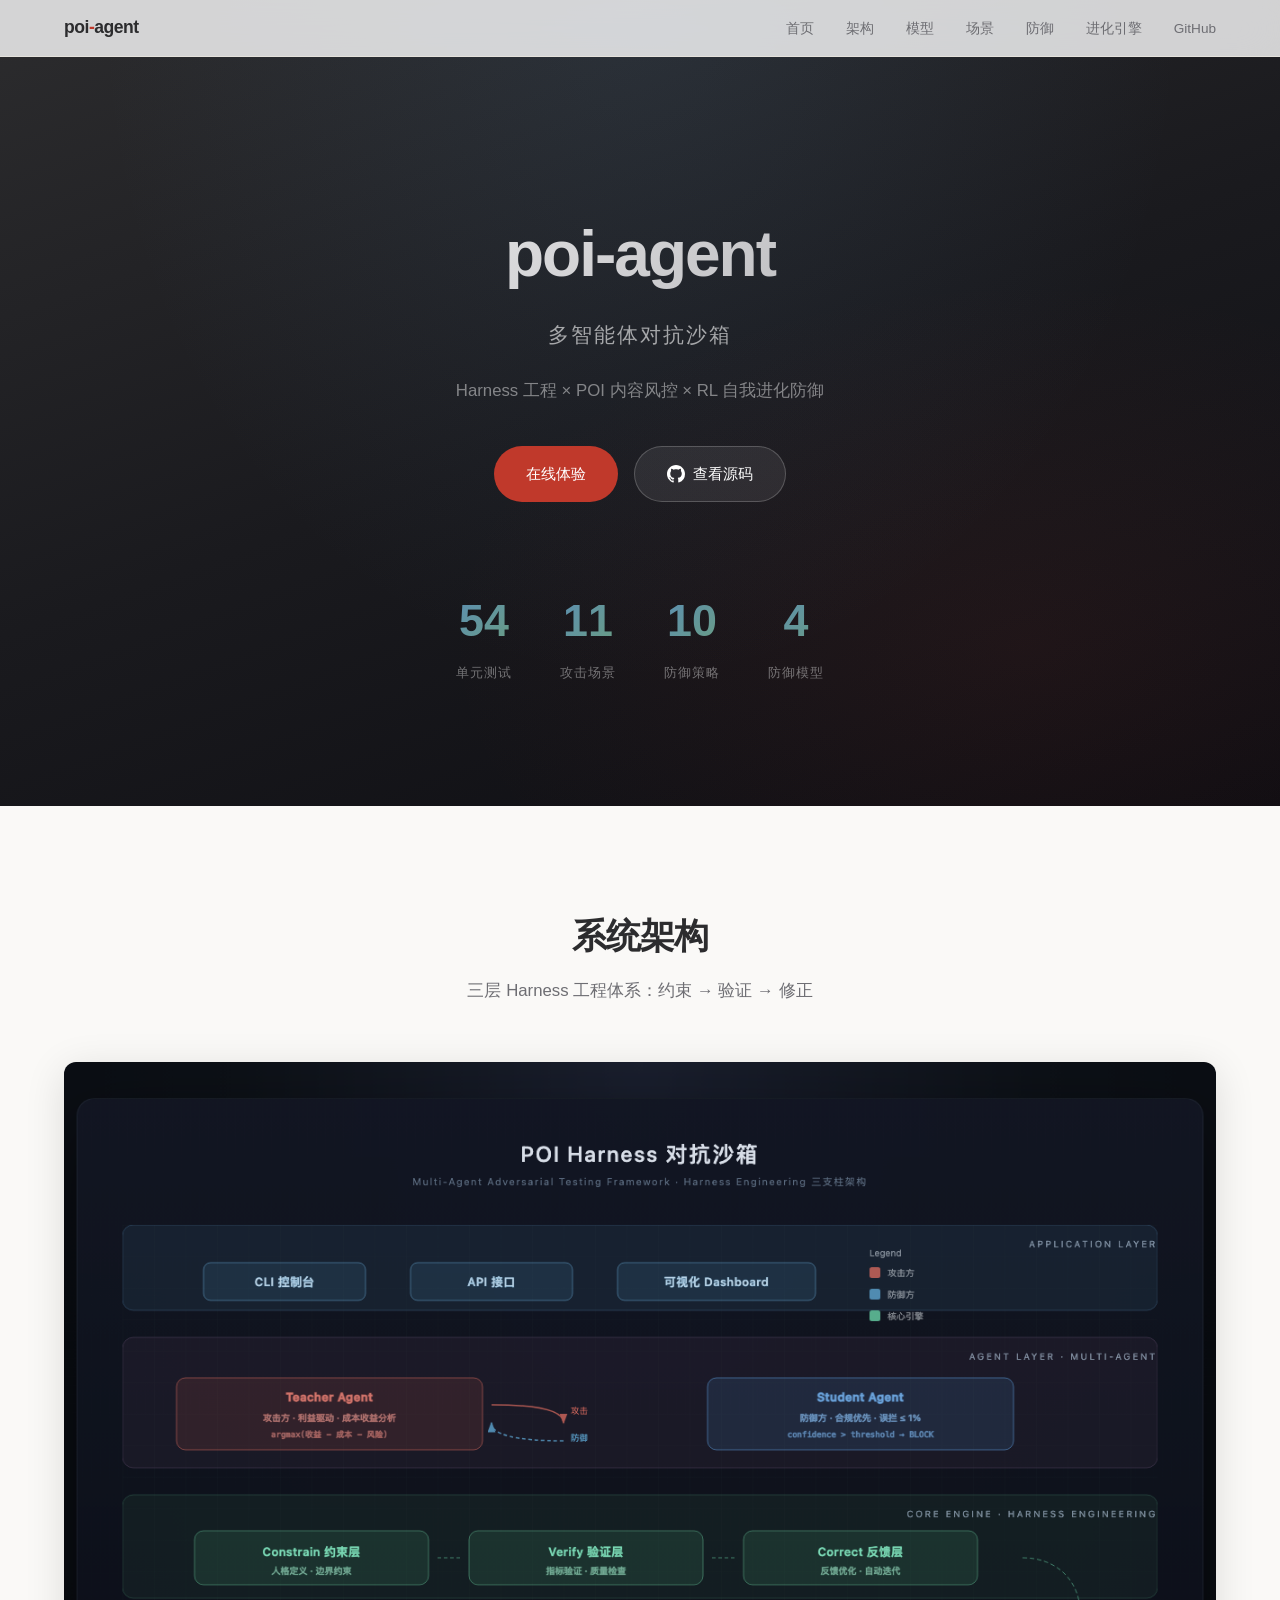
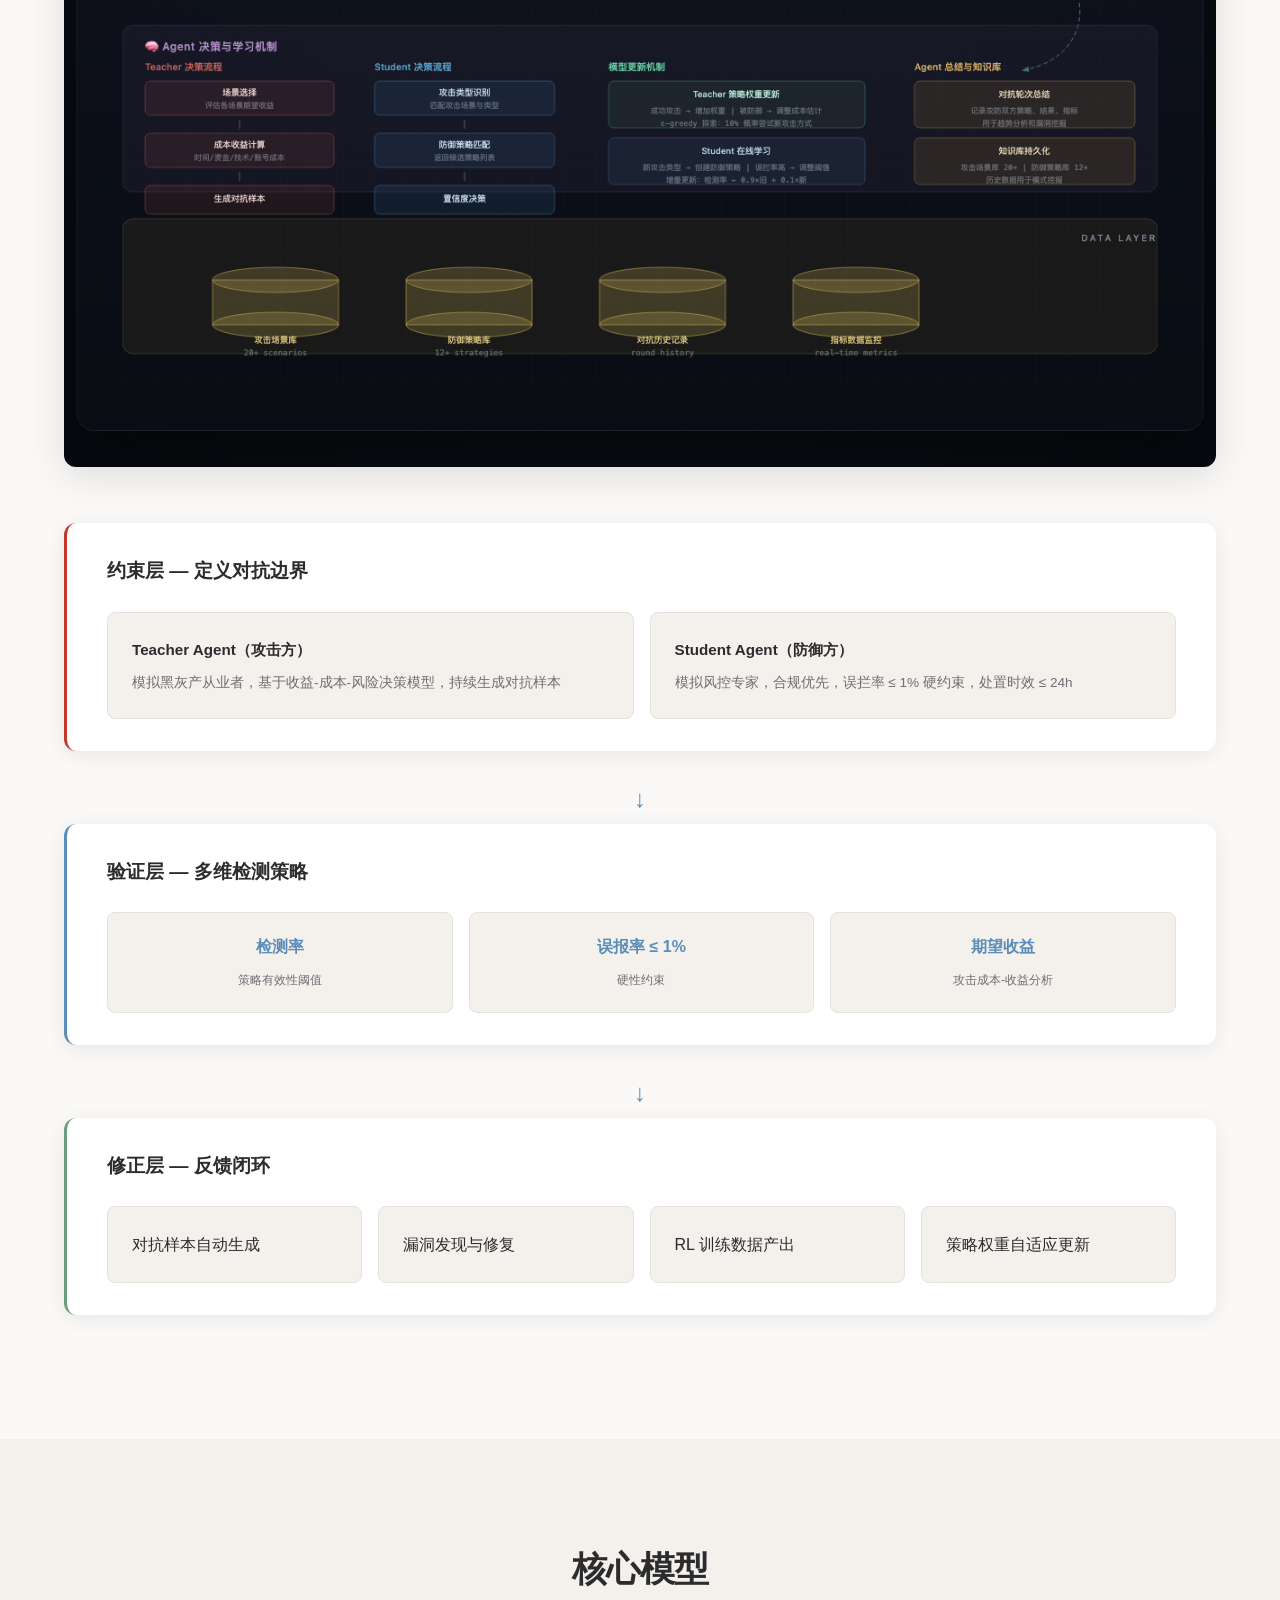
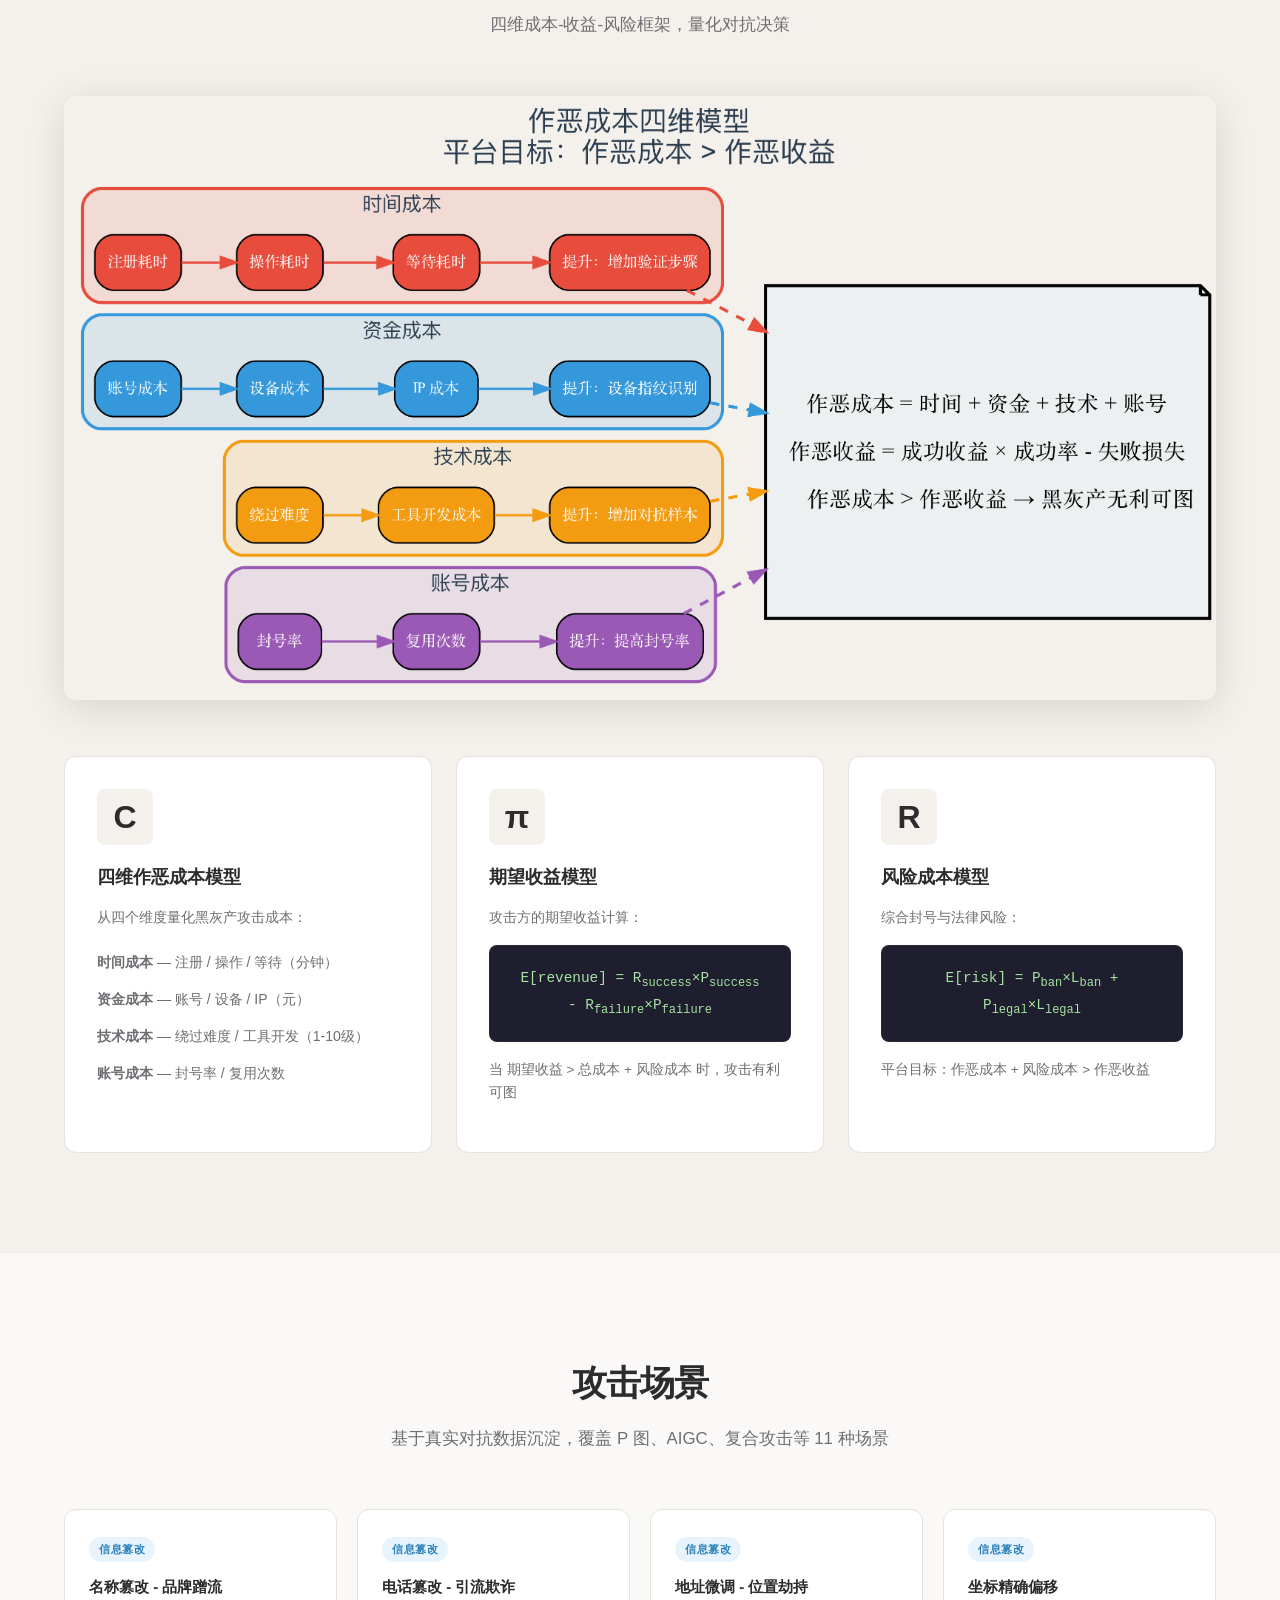
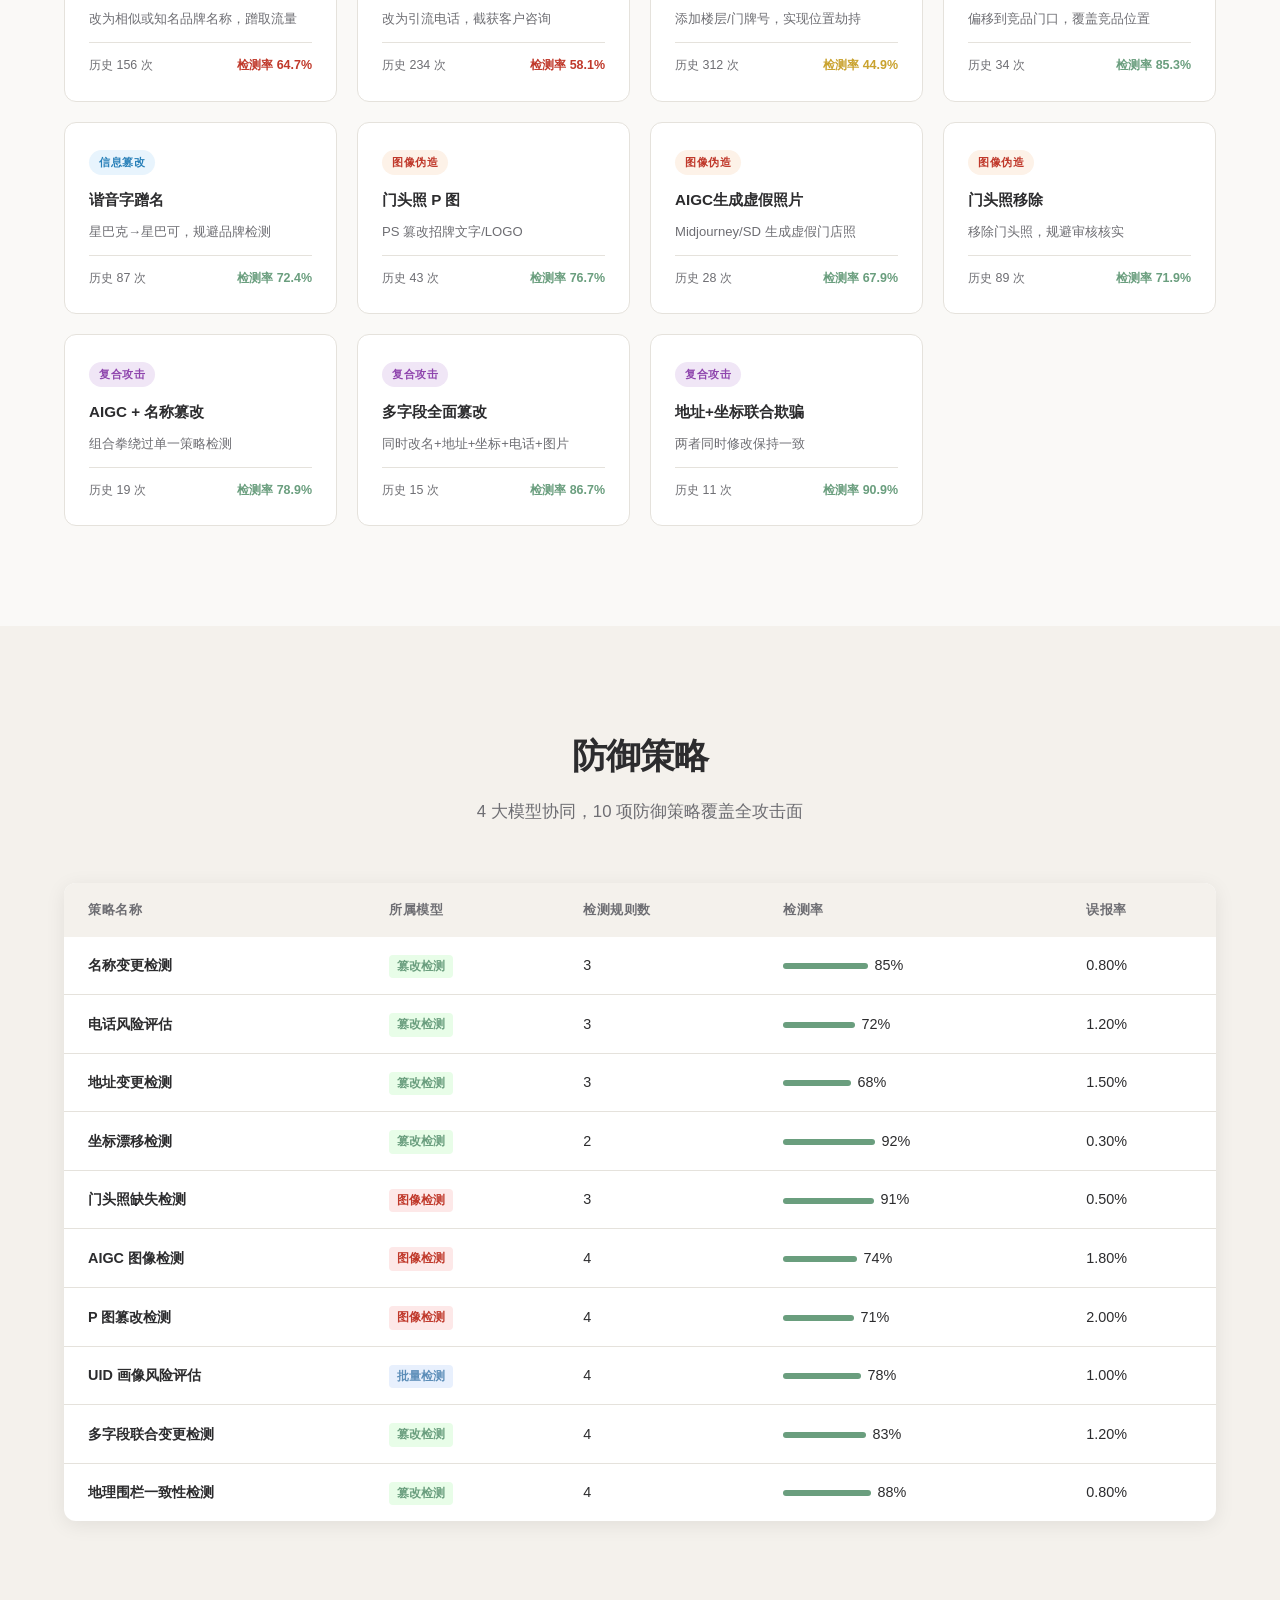
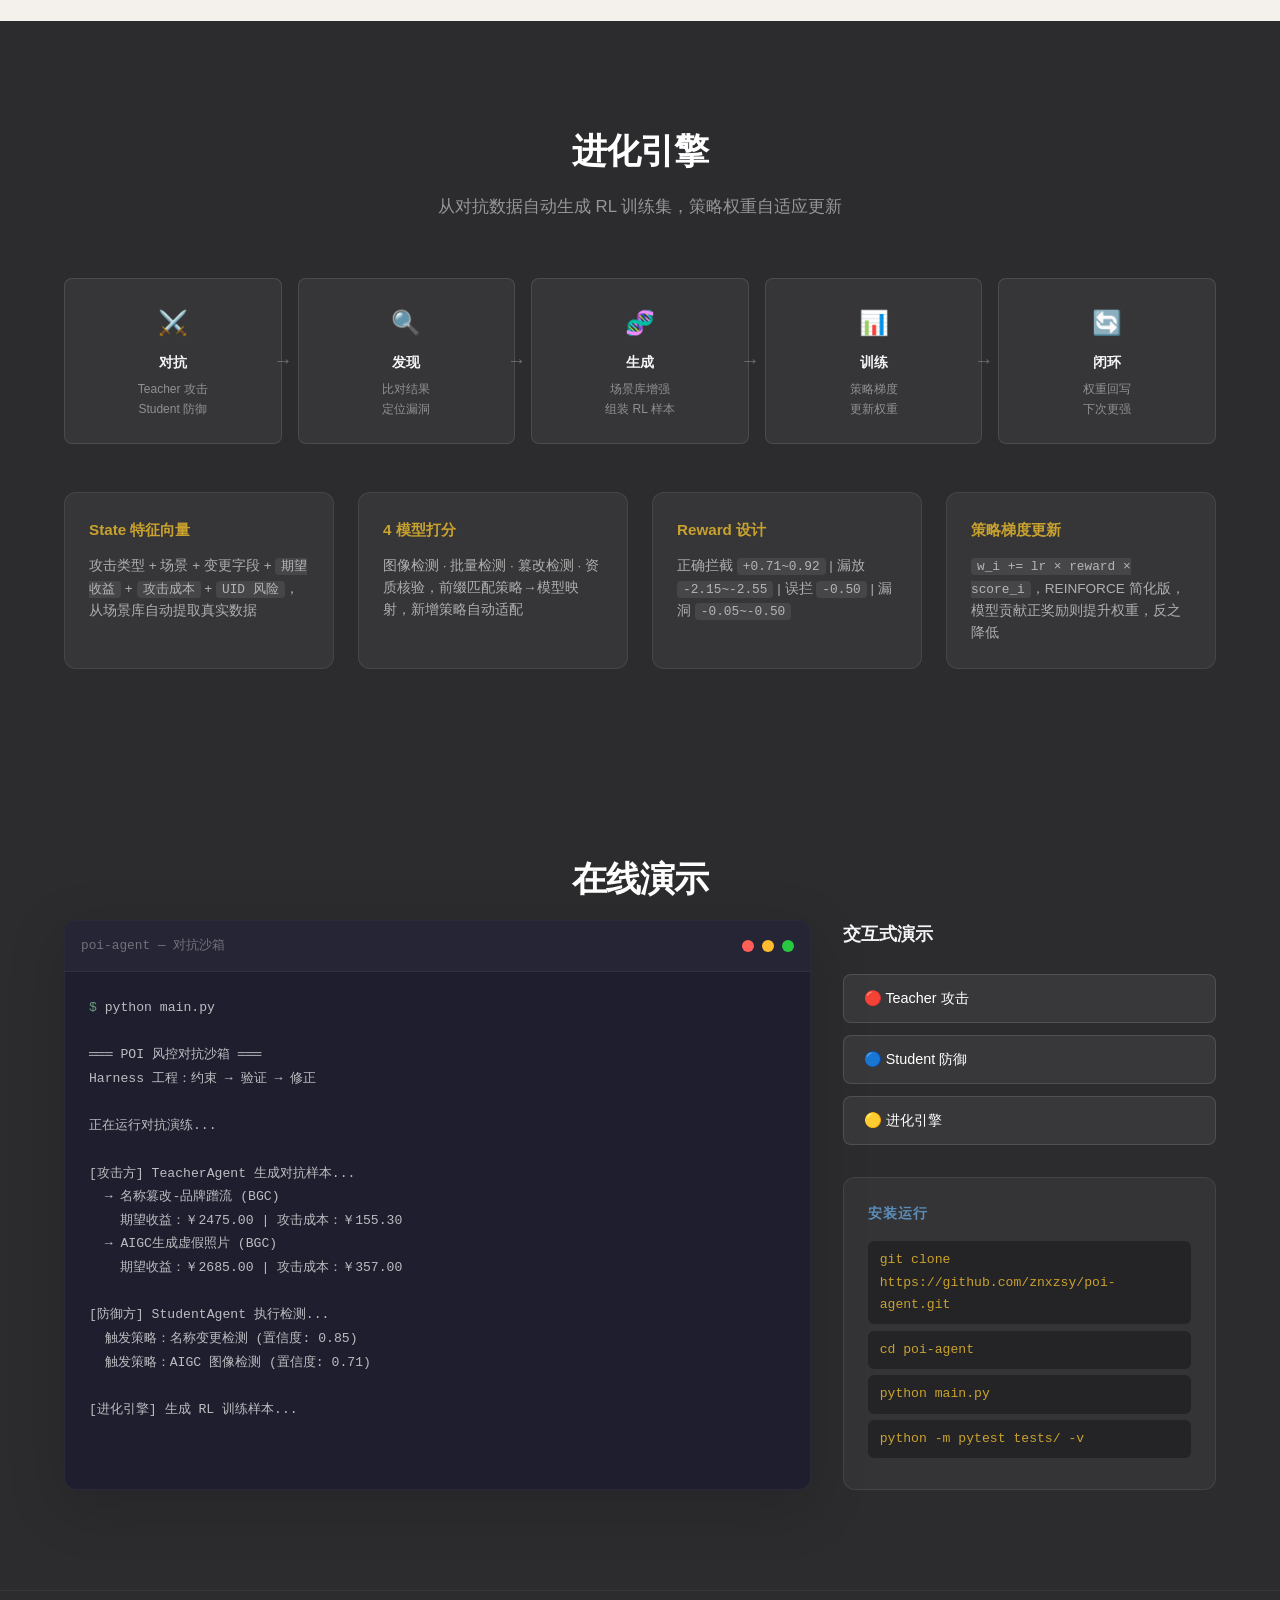
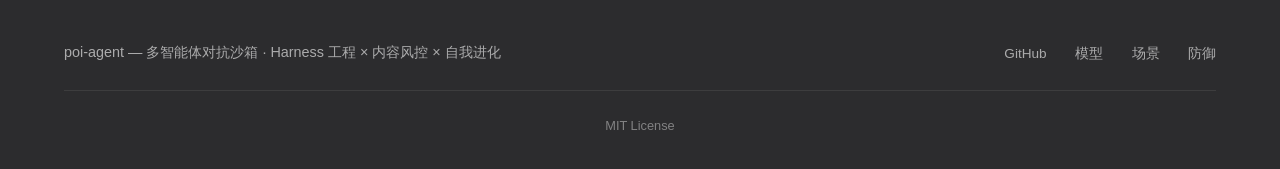
==== commit 339e3141: "fix: 修复公式下标渲染（&sub; → <sub>） Co-Authored-By: Claude Opus 4.7 <noreply@anthropic.com>" ====
--- a/website/index.html
+++ b/website/index.html
@@ -137,7 +137,7 @@
                     <h3>期望收益模型</h3>
                     <p>攻击方的期望收益计算：</p>
                     <div class="formula-box">
-                        E[revenue] = R&subsuccess;&times;P&subsuccess; - R&subfailure;&times;P&subfailure;
+                        E[revenue] = R<sub>success</sub>×P<sub>success</sub> - R<sub>failure</sub>×P<sub>failure</sub>
                     </div>
                     <p style="margin-top:1rem;font-size:0.85rem;color:var(--text-secondary);">
                         当 期望收益 &gt; 总成本 + 风险成本 时，攻击有利可图
@@ -148,7 +148,7 @@
                     <h3>风险成本模型</h3>
                     <p>综合封号与法律风险：</p>
                     <div class="formula-box">
-                        E[risk] = P&subban;&times;L&subban; + P&sublegal;&times;L&sublegal;
+                        E[risk] = P<sub>ban</sub>×L<sub>ban</sub> + P<sub>legal</sub>×L<sub>legal</sub>
                     </div>
                     <p style="margin-top:1rem;font-size:0.85rem;color:var(--text-secondary);">
                         平台目标：作恶成本 + 风险成本 &gt; 作恶收益
